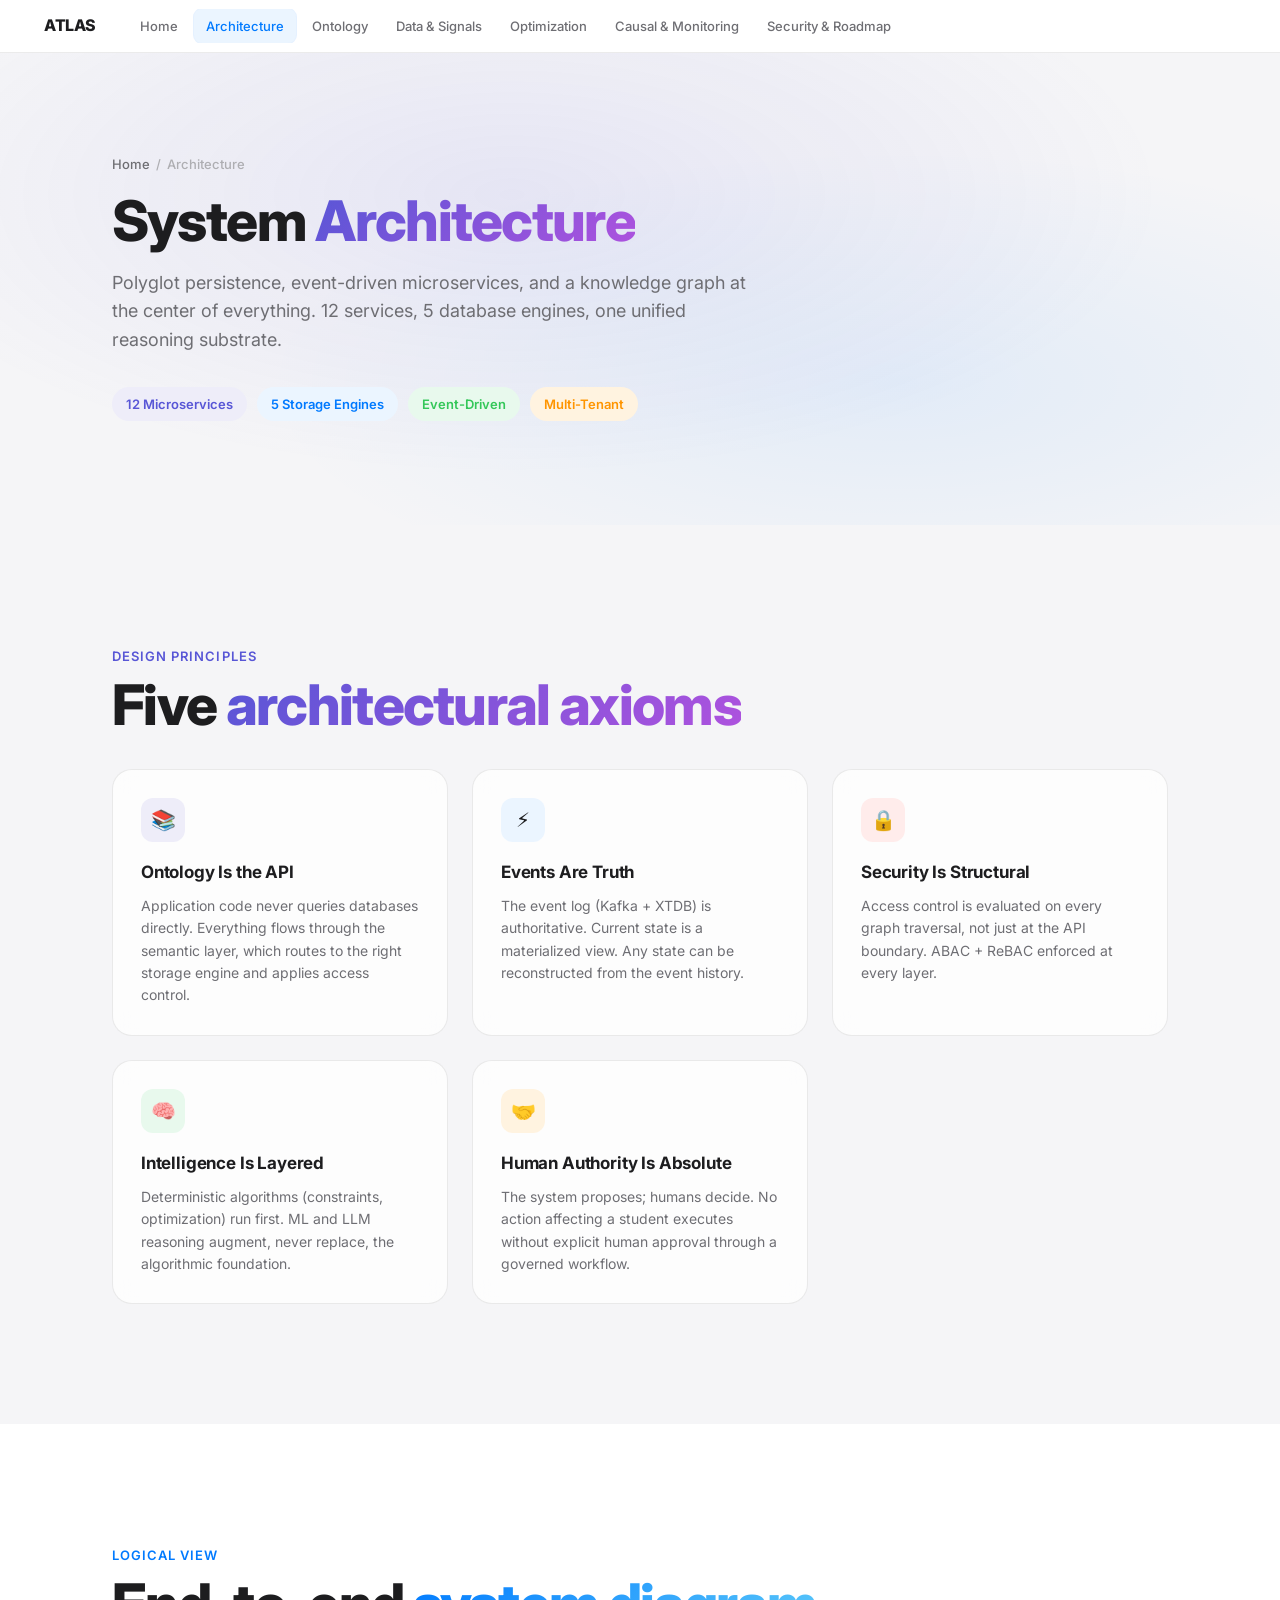
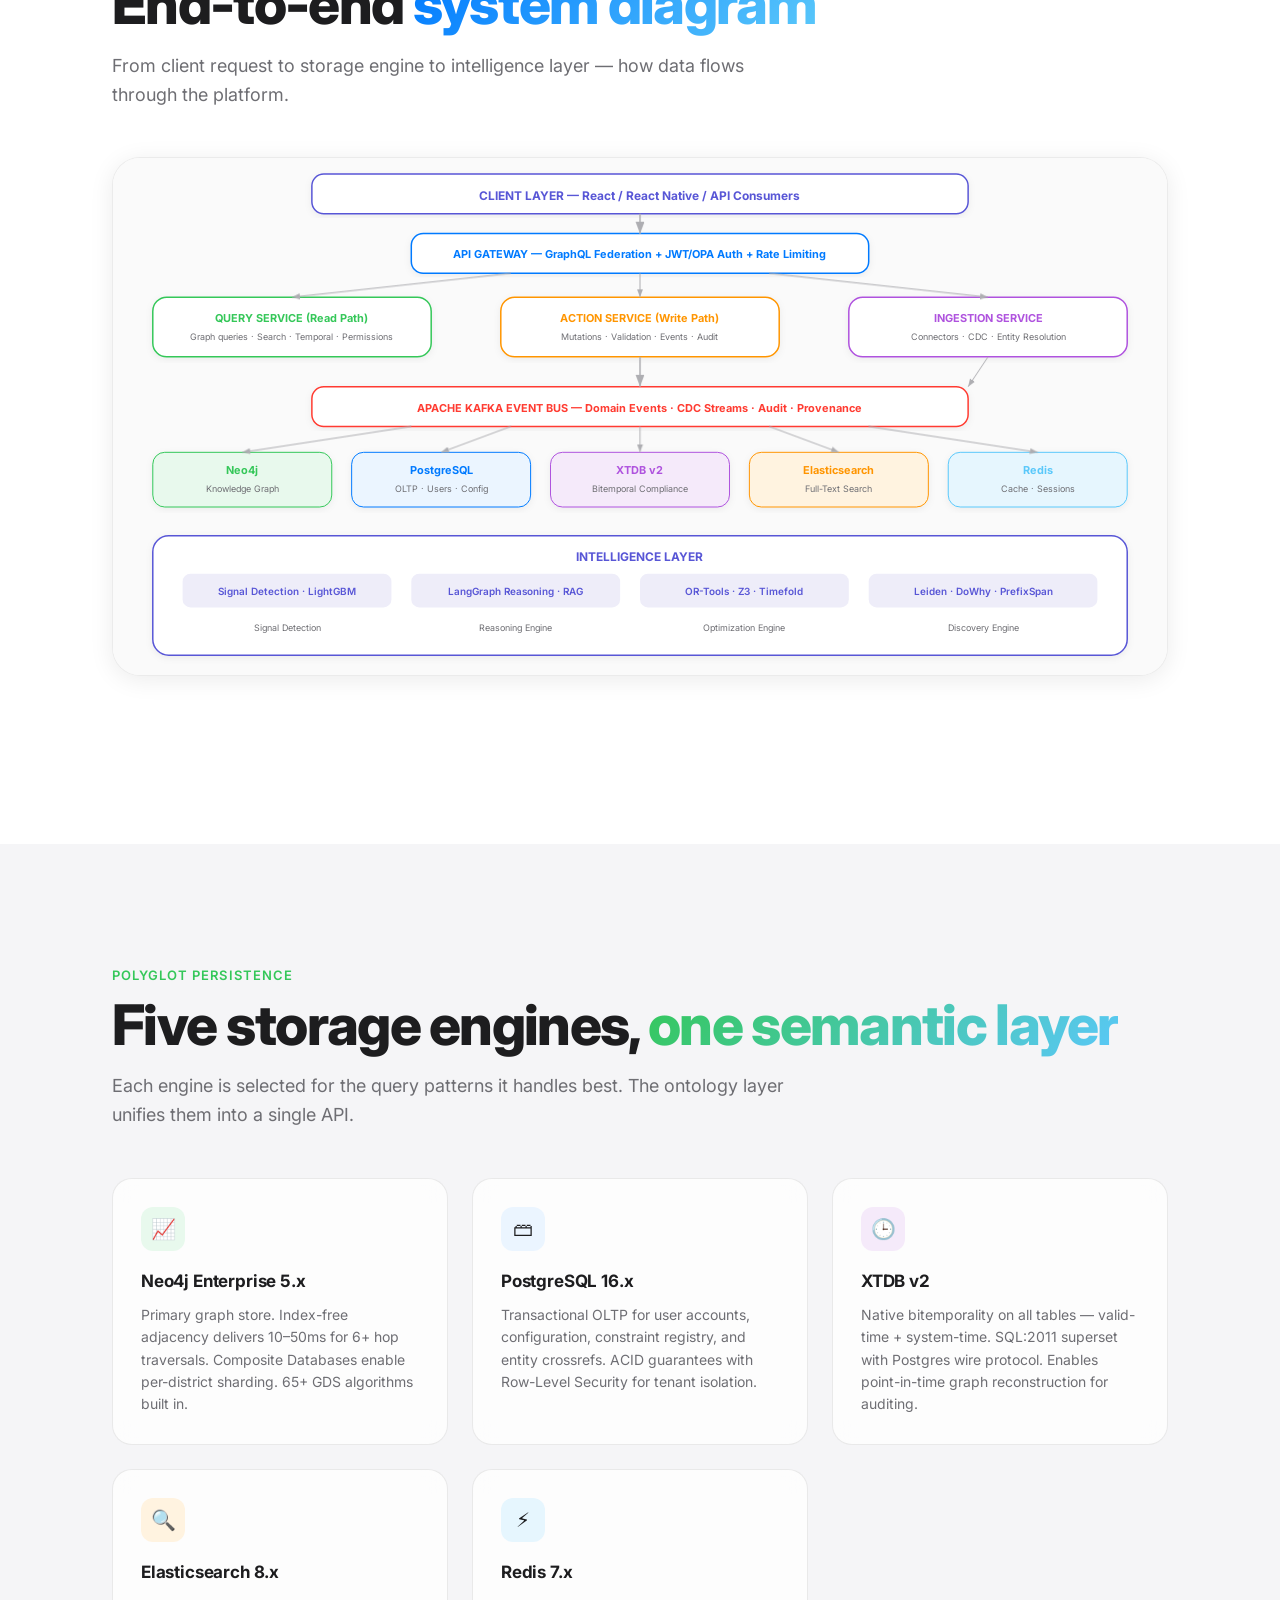
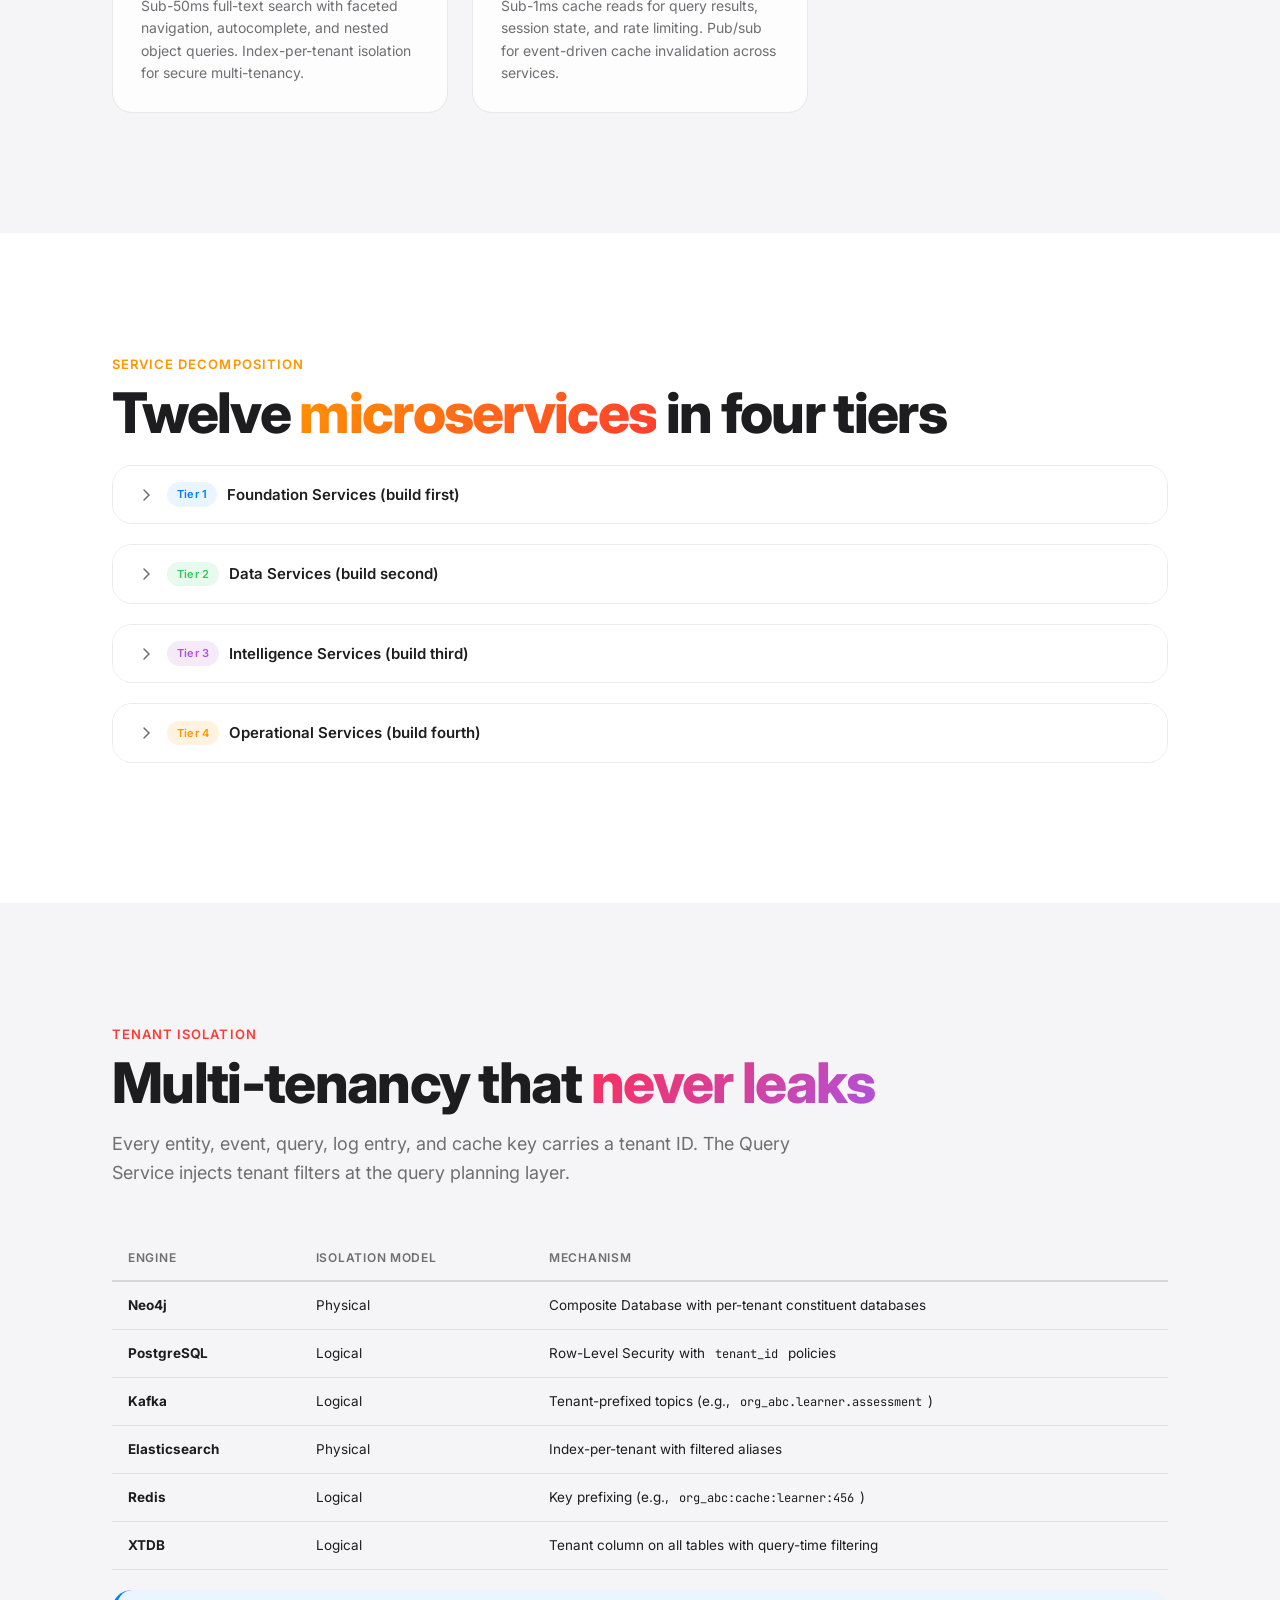
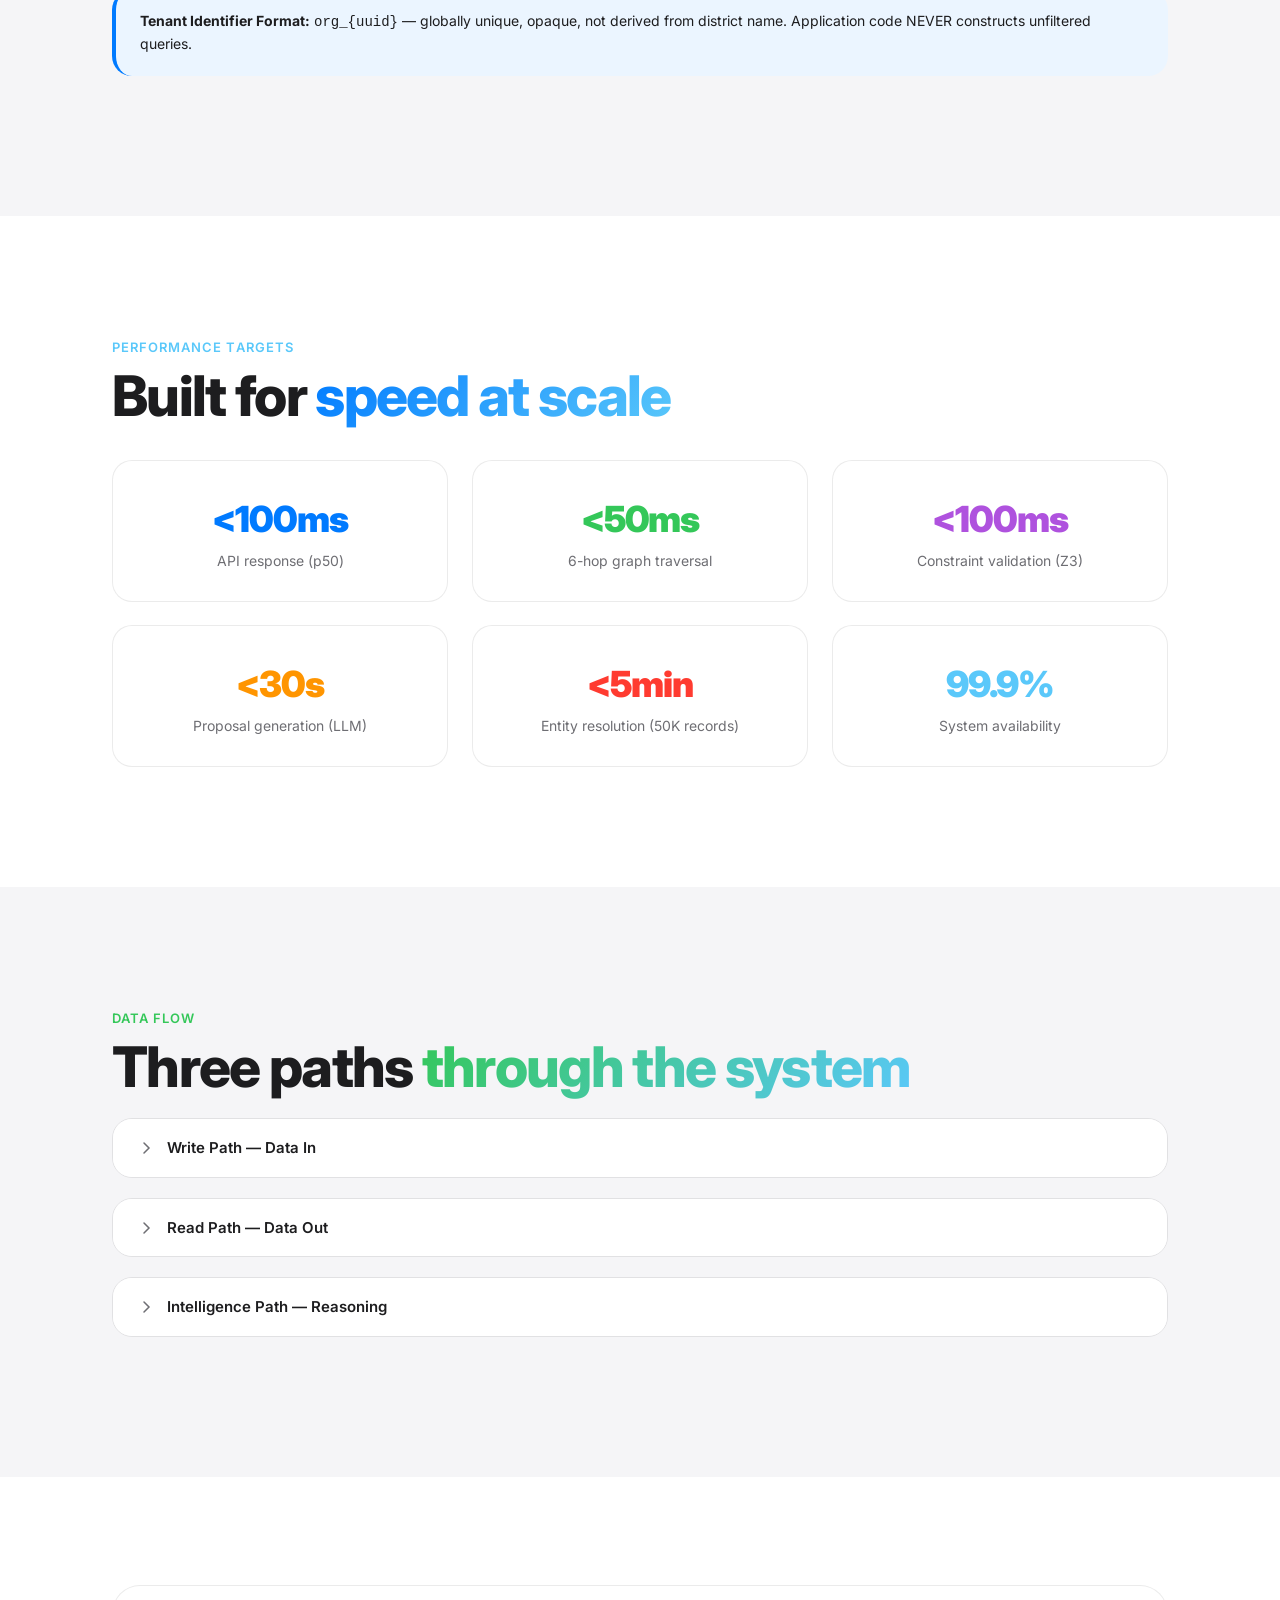
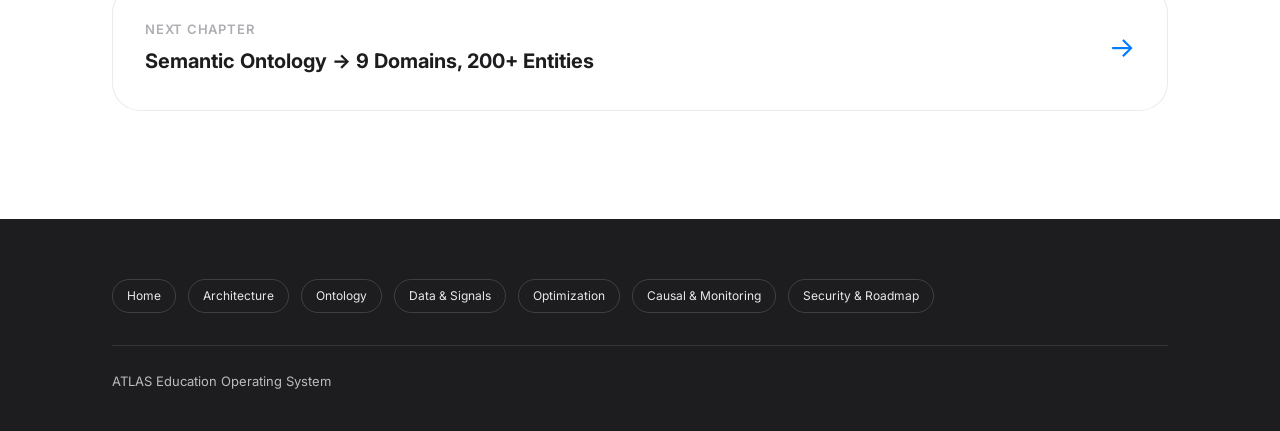
==== architecture.html @ ad6c28cb "Add all 6 ATLAS sub-pages: architecture, ontology, data pipeline, optimization, causal analysis, and" ====
<!DOCTYPE html>
<html lang="en">
<head>
<meta charset="UTF-8">
<meta name="viewport" content="width=device-width, initial-scale=1.0">
<title>System Architecture — ATLAS</title>
<link rel="stylesheet" href="atlas-design-system.css">
</head>
<body>
<div id="progress" style="width:0%"></div>

<!-- ═══════════════════════════════════ NAVIGATION ═══════════════════════════════════ -->
<nav>
<div class="nav-inner">
  <a href="index.html" class="nav-logo">ATLAS</a>
  <div class="nav-links">
    <a href="index.html">Home</a>
    <a href="architecture.html" class="active">Architecture</a>
    <a href="ontology.html">Ontology</a>
    <a href="data-intelligence.html">Data &amp; Signals</a>
    <a href="optimization.html">Optimization</a>
    <a href="causal-monitoring.html">Causal &amp; Monitoring</a>
    <a href="security-roadmap.html">Security &amp; Roadmap</a>
  </div>
  <button class="nav-hamburger" onclick="document.querySelector('.nav-links').classList.toggle('open')" aria-label="Menu">&#9776;</button>
</div>
</nav>

<!-- ═══════════════════════════════════ PAGE HERO ═══════════════════════════════════ -->
<section class="page-hero" style="background:var(--bg2)">
<div class="page-bg" style="background:radial-gradient(ellipse at 40% 30%, rgba(88,86,214,.1) 0%, transparent 60%),radial-gradient(ellipse at 70% 70%, rgba(0,122,255,.08) 0%, transparent 50%);"></div>
<div class="con">
  <div class="breadcrumb reveal"><a href="index.html">Home</a> <span class="sep">/</span> Architecture</div>
  <h1 class="page-title reveal">System <span class="grad-purple">Architecture</span></h1>
  <p class="page-sub reveal">Polyglot persistence, event-driven microservices, and a knowledge graph at the center of everything. 12 services, 5 database engines, one unified reasoning substrate.</p>
  <div class="pills reveal">
    <span class="mp" style="background:var(--indigo-bg);color:var(--indigo)">12 Microservices</span>
    <span class="mp" style="background:var(--blue-bg);color:var(--blue)">5 Storage Engines</span>
    <span class="mp" style="background:var(--green-bg);color:var(--green)">Event-Driven</span>
    <span class="mp" style="background:var(--orange-bg);color:var(--orange)">Multi-Tenant</span>
  </div>
</div>
</section>

<!-- ═══════════════════════════════════ PHILOSOPHY ═══════════════════════════════════ -->
<section>
<div class="con">
  <p class="sec-label reveal" style="color:var(--indigo)">Design Principles</p>
  <h2 class="sec-title reveal">Five <span class="grad-purple">architectural axioms</span></h2>
  <div class="g3 reveal" style="margin-top:32px">
    <div class="card">
      <div class="card-icon" style="background:var(--indigo-bg)">&#128218;</div>
      <h3>Ontology Is the API</h3>
      <p>Application code never queries databases directly. Everything flows through the semantic layer, which routes to the right storage engine and applies access control.</p>
    </div>
    <div class="card">
      <div class="card-icon" style="background:var(--blue-bg)">&#9889;</div>
      <h3>Events Are Truth</h3>
      <p>The event log (Kafka + XTDB) is authoritative. Current state is a materialized view. Any state can be reconstructed from the event history.</p>
    </div>
    <div class="card">
      <div class="card-icon" style="background:var(--red-bg)">&#128274;</div>
      <h3>Security Is Structural</h3>
      <p>Access control is evaluated on every graph traversal, not just at the API boundary. ABAC + ReBAC enforced at every layer.</p>
    </div>
    <div class="card">
      <div class="card-icon" style="background:var(--green-bg)">&#129504;</div>
      <h3>Intelligence Is Layered</h3>
      <p>Deterministic algorithms (constraints, optimization) run first. ML and LLM reasoning augment, never replace, the algorithmic foundation.</p>
    </div>
    <div class="card">
      <div class="card-icon" style="background:var(--orange-bg)">&#129309;</div>
      <h3>Human Authority Is Absolute</h3>
      <p>The system proposes; humans decide. No action affecting a student executes without explicit human approval through a governed workflow.</p>
    </div>
  </div>
</div>
</section>

<!-- ═══════════════════════════════════ LOGICAL ARCHITECTURE ═══════════════════════════════════ -->
<section>
<div class="con">
  <p class="sec-label reveal" style="color:var(--blue)">Logical View</p>
  <h2 class="sec-title reveal">End-to-end <span class="grad-blue">system diagram</span></h2>
  <p class="sec-sub reveal">From client request to storage engine to intelligence layer &mdash; how data flows through the platform.</p>

  <div class="dia dia-lg reveal">
    <svg viewBox="0 0 1060 520" xmlns="http://www.w3.org/2000/svg">
      <defs>
        <filter id="ds"><feDropShadow dx="0" dy="2" stdDeviation="4" flood-opacity=".06"/></filter>
        <marker id="arr" markerWidth="8" markerHeight="6" refX="8" refY="3" orient="auto">
          <path d="M0,0 L8,3 L0,6" fill="#AEAEB2"/>
        </marker>
      </defs>
      <rect width="1060" height="520" rx="20" fill="#FAFAFA"/>

      <!-- Client Layer -->
      <g class="svg-fade-in stagger-1" filter="url(#ds)">
        <rect x="200" y="16" width="660" height="40" rx="12" fill="#FFF" stroke="#5856D6" stroke-width="1.5"/>
        <text x="530" y="42" text-anchor="middle" font-family="Inter" font-size="12" font-weight="700" fill="#5856D6">CLIENT LAYER &mdash; React / React Native / API Consumers</text>
      </g>

      <!-- API Gateway -->
      <g class="svg-fade-in stagger-2" filter="url(#ds)">
        <rect x="300" y="76" width="460" height="40" rx="12" fill="#FFF" stroke="#007AFF" stroke-width="1.5"/>
        <text x="530" y="101" text-anchor="middle" font-family="Inter" font-size="11" font-weight="700" fill="#007AFF">API GATEWAY &mdash; GraphQL Federation + JWT/OPA Auth + Rate Limiting</text>
      </g>
      <line x1="530" y1="56" x2="530" y2="76" stroke="#AEAEB2" stroke-width="1.5" marker-end="url(#arr)"/>

      <!-- Three core services -->
      <g class="svg-fade-in stagger-3" filter="url(#ds)">
        <rect x="40" y="140" width="280" height="60" rx="14" fill="#FFF" stroke="#34C759" stroke-width="1.5"/>
        <text x="180" y="165" text-anchor="middle" font-family="Inter" font-size="11" font-weight="700" fill="#34C759">QUERY SERVICE (Read Path)</text>
        <text x="180" y="183" text-anchor="middle" font-family="Inter" font-size="9" fill="#6E6E73">Graph queries &middot; Search &middot; Temporal &middot; Permissions</text>
      </g>
      <g class="svg-fade-in stagger-3" filter="url(#ds)">
        <rect x="390" y="140" width="280" height="60" rx="14" fill="#FFF" stroke="#FF9500" stroke-width="1.5"/>
        <text x="530" y="165" text-anchor="middle" font-family="Inter" font-size="11" font-weight="700" fill="#FF9500">ACTION SERVICE (Write Path)</text>
        <text x="530" y="183" text-anchor="middle" font-family="Inter" font-size="9" fill="#6E6E73">Mutations &middot; Validation &middot; Events &middot; Audit</text>
      </g>
      <g class="svg-fade-in stagger-3" filter="url(#ds)">
        <rect x="740" y="140" width="280" height="60" rx="14" fill="#FFF" stroke="#AF52DE" stroke-width="1.5"/>
        <text x="880" y="165" text-anchor="middle" font-family="Inter" font-size="11" font-weight="700" fill="#AF52DE">INGESTION SERVICE</text>
        <text x="880" y="183" text-anchor="middle" font-family="Inter" font-size="9" fill="#6E6E73">Connectors &middot; CDC &middot; Entity Resolution</text>
      </g>
      <line x1="400" y1="116" x2="180" y2="140" stroke="#AEAEB2" stroke-width="1" marker-end="url(#arr)"/>
      <line x1="530" y1="116" x2="530" y2="140" stroke="#AEAEB2" stroke-width="1" marker-end="url(#arr)"/>
      <line x1="660" y1="116" x2="880" y2="140" stroke="#AEAEB2" stroke-width="1" marker-end="url(#arr)"/>

      <!-- Kafka Event Bus -->
      <g class="svg-fade-in stagger-4" filter="url(#ds)">
        <rect x="200" y="230" width="660" height="40" rx="12" fill="#FFF" stroke="#FF3B30" stroke-width="1.5"/>
        <text x="530" y="255" text-anchor="middle" font-family="Inter" font-size="11" font-weight="700" fill="#FF3B30">APACHE KAFKA EVENT BUS &mdash; Domain Events &middot; CDC Streams &middot; Audit &middot; Provenance</text>
      </g>
      <line x1="530" y1="200" x2="530" y2="230" stroke="#AEAEB2" stroke-width="1.5" marker-end="url(#arr)"/>
      <line x1="880" y1="200" x2="860" y2="230" stroke="#AEAEB2" stroke-width="1" marker-end="url(#arr)"/>

      <!-- Storage engines -->
      <g class="svg-fade-in stagger-5" filter="url(#ds)">
        <rect x="40" y="296" width="180" height="55" rx="12" fill="#E8F9ED" stroke="#34C759" stroke-width="1"/>
        <text x="130" y="318" text-anchor="middle" font-family="Inter" font-size="11" font-weight="700" fill="#34C759">Neo4j</text>
        <text x="130" y="336" text-anchor="middle" font-family="Inter" font-size="9" fill="#6E6E73">Knowledge Graph</text>
      </g>
      <g class="svg-fade-in stagger-5" filter="url(#ds)">
        <rect x="240" y="296" width="180" height="55" rx="12" fill="#EBF5FF" stroke="#007AFF" stroke-width="1"/>
        <text x="330" y="318" text-anchor="middle" font-family="Inter" font-size="11" font-weight="700" fill="#007AFF">PostgreSQL</text>
        <text x="330" y="336" text-anchor="middle" font-family="Inter" font-size="9" fill="#6E6E73">OLTP &middot; Users &middot; Config</text>
      </g>
      <g class="svg-fade-in stagger-6" filter="url(#ds)">
        <rect x="440" y="296" width="180" height="55" rx="12" fill="#F5EAFA" stroke="#AF52DE" stroke-width="1"/>
        <text x="530" y="318" text-anchor="middle" font-family="Inter" font-size="11" font-weight="700" fill="#AF52DE">XTDB v2</text>
        <text x="530" y="336" text-anchor="middle" font-family="Inter" font-size="9" fill="#6E6E73">Bitemporal Compliance</text>
      </g>
      <g class="svg-fade-in stagger-6" filter="url(#ds)">
        <rect x="640" y="296" width="180" height="55" rx="12" fill="#FFF3E0" stroke="#FF9500" stroke-width="1"/>
        <text x="730" y="318" text-anchor="middle" font-family="Inter" font-size="11" font-weight="700" fill="#FF9500">Elasticsearch</text>
        <text x="730" y="336" text-anchor="middle" font-family="Inter" font-size="9" fill="#6E6E73">Full-Text Search</text>
      </g>
      <g class="svg-fade-in stagger-7" filter="url(#ds)">
        <rect x="840" y="296" width="180" height="55" rx="12" fill="#E6F6FE" stroke="#5AC8FA" stroke-width="1"/>
        <text x="930" y="318" text-anchor="middle" font-family="Inter" font-size="11" font-weight="700" fill="#5AC8FA">Redis</text>
        <text x="930" y="336" text-anchor="middle" font-family="Inter" font-size="9" fill="#6E6E73">Cache &middot; Sessions</text>
      </g>

      <!-- Lines from Kafka to storage -->
      <line x1="300" y1="270" x2="130" y2="296" stroke="#AEAEB2" stroke-width="1" marker-end="url(#arr)"/>
      <line x1="400" y1="270" x2="330" y2="296" stroke="#AEAEB2" stroke-width="1" marker-end="url(#arr)"/>
      <line x1="530" y1="270" x2="530" y2="296" stroke="#AEAEB2" stroke-width="1" marker-end="url(#arr)"/>
      <line x1="660" y1="270" x2="730" y2="296" stroke="#AEAEB2" stroke-width="1" marker-end="url(#arr)"/>
      <line x1="760" y1="270" x2="930" y2="296" stroke="#AEAEB2" stroke-width="1" marker-end="url(#arr)"/>

      <!-- Intelligence Layer -->
      <g class="svg-fade-in stagger-8" filter="url(#ds)">
        <rect x="40" y="380" width="980" height="120" rx="16" fill="#FFF" stroke="#5856D6" stroke-width="1.5"/>
        <text x="530" y="405" text-anchor="middle" font-family="Inter" font-size="12" font-weight="700" fill="#5856D6">INTELLIGENCE LAYER</text>
        <rect x="70" y="418" width="210" height="34" rx="8" fill="#EEEDF9"/>
        <text x="175" y="440" text-anchor="middle" font-family="Inter" font-size="10" font-weight="600" fill="#5856D6">Signal Detection &middot; LightGBM</text>
        <rect x="300" y="418" width="210" height="34" rx="8" fill="#EEEDF9"/>
        <text x="405" y="440" text-anchor="middle" font-family="Inter" font-size="10" font-weight="600" fill="#5856D6">LangGraph Reasoning &middot; RAG</text>
        <rect x="530" y="418" width="210" height="34" rx="8" fill="#EEEDF9"/>
        <text x="635" y="440" text-anchor="middle" font-family="Inter" font-size="10" font-weight="600" fill="#5856D6">OR-Tools &middot; Z3 &middot; Timefold</text>
        <rect x="760" y="418" width="230" height="34" rx="8" fill="#EEEDF9"/>
        <text x="875" y="440" text-anchor="middle" font-family="Inter" font-size="10" font-weight="600" fill="#5856D6">Leiden &middot; DoWhy &middot; PrefixSpan</text>
        <text x="175" y="476" text-anchor="middle" font-family="Inter" font-size="9" fill="#6E6E73">Signal Detection</text>
        <text x="405" y="476" text-anchor="middle" font-family="Inter" font-size="9" fill="#6E6E73">Reasoning Engine</text>
        <text x="635" y="476" text-anchor="middle" font-family="Inter" font-size="9" fill="#6E6E73">Optimization Engine</text>
        <text x="875" y="476" text-anchor="middle" font-family="Inter" font-size="9" fill="#6E6E73">Discovery Engine</text>
      </g>
    </svg>
  </div>
</div>
</section>

<!-- ═══════════════════════════════════ STORAGE ENGINES ═══════════════════════════════════ -->
<section>
<div class="con">
  <p class="sec-label reveal" style="color:var(--green)">Polyglot Persistence</p>
  <h2 class="sec-title reveal">Five storage engines, <span class="grad-green">one semantic layer</span></h2>
  <p class="sec-sub reveal">Each engine is selected for the query patterns it handles best. The ontology layer unifies them into a single API.</p>

  <div class="g3 reveal" style="margin-top:32px">
    <div class="card">
      <div class="card-icon" style="background:var(--green-bg)">&#128200;</div>
      <h3>Neo4j Enterprise 5.x</h3>
      <p>Primary graph store. Index-free adjacency delivers 10&ndash;50ms for 6+ hop traversals. Composite Databases enable per-district sharding. 65+ GDS algorithms built in.</p>
    </div>
    <div class="card">
      <div class="card-icon" style="background:var(--blue-bg)">&#128451;</div>
      <h3>PostgreSQL 16.x</h3>
      <p>Transactional OLTP for user accounts, configuration, constraint registry, and entity crossrefs. ACID guarantees with Row-Level Security for tenant isolation.</p>
    </div>
    <div class="card">
      <div class="card-icon" style="background:var(--purple-bg)">&#128338;</div>
      <h3>XTDB v2</h3>
      <p>Native bitemporality on all tables &mdash; valid-time + system-time. SQL:2011 superset with Postgres wire protocol. Enables point-in-time graph reconstruction for auditing.</p>
    </div>
    <div class="card">
      <div class="card-icon" style="background:var(--orange-bg)">&#128269;</div>
      <h3>Elasticsearch 8.x</h3>
      <p>Sub-50ms full-text search with faceted navigation, autocomplete, and nested object queries. Index-per-tenant isolation for secure multi-tenancy.</p>
    </div>
    <div class="card">
      <div class="card-icon" style="background:var(--teal-bg)">&#9889;</div>
      <h3>Redis 7.x</h3>
      <p>Sub-1ms cache reads for query results, session state, and rate limiting. Pub/sub for event-driven cache invalidation across services.</p>
    </div>
  </div>
</div>
</section>

<!-- ═══════════════════════════════════ MICROSERVICES ═══════════════════════════════════ -->
<section>
<div class="con">
  <p class="sec-label reveal" style="color:var(--orange)">Service Decomposition</p>
  <h2 class="sec-title reveal">Twelve <span class="grad-orange">microservices</span> in four tiers</h2>

  <details class="deep reveal">
    <summary><span class="tag" style="background:var(--blue-bg);color:var(--blue)">Tier 1</span> Foundation Services (build first)</summary>
    <div class="deep-body">
      <h4>1. Ontology Metadata Service</h4>
      <p>Schema registry, entity type definitions, version control. Powers schema evolution without downtime. PostgreSQL + Redis.</p>
      <h4>2. Auth &amp; Security Service</h4>
      <p>Authentication (Keycloak/Auth0), authorization (OPA Rego policies), tenant management. Evaluates ABAC + ReBAC on every request. PostgreSQL.</p>
      <h4>3. Object Storage Service</h4>
      <p>CRUD operations on ontology objects, graph writes, relationship management. The primary interface to Neo4j for all application code.</p>
    </div>
  </details>

  <details class="deep reveal">
    <summary><span class="tag" style="background:var(--green-bg);color:var(--green)">Tier 2</span> Data Services (build second)</summary>
    <div class="deep-body">
      <h4>4. Ingestion Service</h4>
      <p>Source system connectors (Clever, PowerSchool, SEIS, MAP, Star), CDC consumers via Debezium, batch ETL, raw data landing zone in S3.</p>
      <h4>5. Entity Resolution Service</h4>
      <p>Splink probabilistic matching pipeline, golden record construction, crossref management. Resolves &ldquo;Johnathan Smith&rdquo; across 5 systems. Python + DuckDB.</p>
      <h4>6. Search Service</h4>
      <p>Full-text indexing, faceted filtering, autocomplete. Elasticsearch with index-per-tenant isolation.</p>
    </div>
  </details>

  <details class="deep reveal">
    <summary><span class="tag" style="background:var(--purple-bg);color:var(--purple)">Tier 3</span> Intelligence Services (build third)</summary>
    <div class="deep-body">
      <h4>7. Signal Detection Service</h4>
      <p>Feature engineering (48+ features per learner), threshold/trend/anomaly/convergent detection, LightGBM risk scoring. Python.</p>
      <h4>8. Reasoning Service</h4>
      <p>LLM agent orchestration via LangGraph, Think-on-Graph traversal, Graph-RAG, Graph-Constrained Reasoning, explanation generation. Python + Claude/GPT.</p>
      <h4>9. Constraint &amp; Optimization Service</h4>
      <p>Z3 real-time validation (&lt;100ms), OR-Tools scheduling, Timefold assignment, Drools rule engine. Python + Java.</p>
    </div>
  </details>

  <details class="deep reveal">
    <summary><span class="tag" style="background:var(--orange-bg);color:var(--orange)">Tier 4</span> Operational Services (build fourth)</summary>
    <div class="deep-body">
      <h4>10. Case &amp; Workflow Service</h4>
      <p>Case state machine (12 states), task management, Playbook execution engine. The operational backbone for managing student support cases.</p>
      <h4>11. Monitoring &amp; Adaptation Service</h4>
      <p>Bayesian growth projections, CUSUM divergence detection, adaptation triggers, Impact Ledger. The closed-loop intelligence layer.</p>
      <h4>12. Discovery Service</h4>
      <p>Leiden community detection, GraMi subgraph mining, PrefixSpan temporal patterns, causal analysis (DoWhy + EconML). Python + Neo4j GDS.</p>
    </div>
  </details>
</div>
</section>

<!-- ═══════════════════════════════════ MULTI-TENANCY ═══════════════════════════════════ -->
<section>
<div class="con">
  <p class="sec-label reveal" style="color:var(--red)">Tenant Isolation</p>
  <h2 class="sec-title reveal">Multi-tenancy that <span class="grad-pink">never leaks</span></h2>
  <p class="sec-sub reveal">Every entity, event, query, log entry, and cache key carries a tenant ID. The Query Service injects tenant filters at the query planning layer.</p>

  <table class="tbl reveal">
    <thead>
      <tr><th>Engine</th><th>Isolation Model</th><th>Mechanism</th></tr>
    </thead>
    <tbody>
      <tr><td><strong>Neo4j</strong></td><td>Physical</td><td>Composite Database with per-tenant constituent databases</td></tr>
      <tr><td><strong>PostgreSQL</strong></td><td>Logical</td><td>Row-Level Security with <code>tenant_id</code> policies</td></tr>
      <tr><td><strong>Kafka</strong></td><td>Logical</td><td>Tenant-prefixed topics (e.g., <code>org_abc.learner.assessment</code>)</td></tr>
      <tr><td><strong>Elasticsearch</strong></td><td>Physical</td><td>Index-per-tenant with filtered aliases</td></tr>
      <tr><td><strong>Redis</strong></td><td>Logical</td><td>Key prefixing (e.g., <code>org_abc:cache:learner:456</code>)</td></tr>
      <tr><td><strong>XTDB</strong></td><td>Logical</td><td>Tenant column on all tables with query-time filtering</td></tr>
    </tbody>
  </table>

  <div class="co co-blue reveal">
    <strong>Tenant Identifier Format:</strong> <code>org_{uuid}</code> &mdash; globally unique, opaque, not derived from district name. Application code NEVER constructs unfiltered queries.
  </div>
</div>
</section>

<!-- ═══════════════════════════════════ PERFORMANCE ═══════════════════════════════════ -->
<section>
<div class="con">
  <p class="sec-label reveal" style="color:var(--teal)">Performance Targets</p>
  <h2 class="sec-title reveal">Built for <span class="grad-blue">speed at scale</span></h2>

  <div class="g3 reveal" style="margin-top:32px">
    <div class="card" style="text-align:center">
      <div style="font-size:36px;font-weight:900;color:var(--blue);letter-spacing:-.03em">&lt;100ms</div>
      <p>API response (p50)</p>
    </div>
    <div class="card" style="text-align:center">
      <div style="font-size:36px;font-weight:900;color:var(--green);letter-spacing:-.03em">&lt;50ms</div>
      <p>6-hop graph traversal</p>
    </div>
    <div class="card" style="text-align:center">
      <div style="font-size:36px;font-weight:900;color:var(--purple);letter-spacing:-.03em">&lt;100ms</div>
      <p>Constraint validation (Z3)</p>
    </div>
    <div class="card" style="text-align:center">
      <div style="font-size:36px;font-weight:900;color:var(--orange);letter-spacing:-.03em">&lt;30s</div>
      <p>Proposal generation (LLM)</p>
    </div>
    <div class="card" style="text-align:center">
      <div style="font-size:36px;font-weight:900;color:var(--red);letter-spacing:-.03em">&lt;5min</div>
      <p>Entity resolution (50K records)</p>
    </div>
    <div class="card" style="text-align:center">
      <div style="font-size:36px;font-weight:900;color:var(--teal);letter-spacing:-.03em">99.9%</div>
      <p>System availability</p>
    </div>
  </div>
</div>
</section>

<!-- ═══════════════════════════════════ DATA FLOW ═══════════════════════════════════ -->
<section>
<div class="con">
  <p class="sec-label reveal" style="color:var(--green)">Data Flow</p>
  <h2 class="sec-title reveal">Three paths <span class="grad-green">through the system</span></h2>

  <details class="deep reveal">
    <summary>Write Path &mdash; Data In</summary>
    <div class="deep-body">
      <p>Source System &rarr; Connector &rarr; Raw Landing (S3) &rarr; Processing Pipeline (Kafka Streams) &rarr; Parse &amp; Validate &rarr; Normalize &rarr; Enrich &rarr; Entity Resolution &rarr; Graph Write</p>
      <p>Every write produces: a <strong>domain event</strong> on Kafka, a <strong>bitemporal record</strong> in XTDB, an <strong>audit log entry</strong>, and a <strong>search index update</strong> in Elasticsearch.</p>
    </div>
  </details>

  <details class="deep reveal">
    <summary>Read Path &mdash; Data Out</summary>
    <div class="deep-body">
      <p>Client Request &rarr; API Gateway &rarr; Auth Check (OPA) &rarr; Query Service &rarr; Route to appropriate store (Neo4j for graph traversal, Elasticsearch for search, XTDB for temporal, Redis for cache) &rarr; Apply field-level access control &rarr; Return.</p>
    </div>
  </details>

  <details class="deep reveal">
    <summary>Intelligence Path &mdash; Reasoning</summary>
    <div class="deep-body">
      <p>Signal Detected &rarr; Case created &rarr; LangGraph agent invoked &rarr; Agent queries ontology via governed tools &rarr; Think-on-Graph traversal &rarr; Constraint evaluation (Z3) &rarr; Resource matching &rarr; Proposal generation &rarr; Human review (LangGraph interrupt) &rarr; Action plan &rarr; Monitoring setup &rarr; CUSUM tracking.</p>
    </div>
  </details>
</div>
</section>

<!-- ═══════════════════════════════════ NEXT ═══════════════════════════════════ -->
<section style="padding:60px 0">
<div class="con">
  <a href="ontology.html" class="next-topic reveal">
    <div>
      <div class="next-label">Next Chapter</div>
      <div class="next-title">Semantic Ontology &rarr; 9 Domains, 200+ Entities</div>
    </div>
    <span class="next-arrow">&rarr;</span>
  </a>
</div>
</section>

<!-- ═══════════════════════════════════ FOOTER ═══════════════════════════════════ -->
<footer>
<div class="con">
  <div class="footer-grid">
    <a href="index.html" class="footer-pill">Home</a>
    <a href="architecture.html" class="footer-pill">Architecture</a>
    <a href="ontology.html" class="footer-pill">Ontology</a>
    <a href="data-intelligence.html" class="footer-pill">Data &amp; Signals</a>
    <a href="optimization.html" class="footer-pill">Optimization</a>
    <a href="causal-monitoring.html" class="footer-pill">Causal &amp; Monitoring</a>
    <a href="security-roadmap.html" class="footer-pill">Security &amp; Roadmap</a>
  </div>
  <div class="footer-bottom">ATLAS Education Operating System</div>
</div>
</footer>

<button id="top-btn" onclick="window.scrollTo({top:0,behavior:'smooth'})" aria-label="Back to top">&uarr;</button>

<script>
const obs=new IntersectionObserver(e=>{e.forEach(el=>{if(el.isIntersecting){el.target.classList.add('visible');obs.unobserve(el.target)}})},{threshold:.08,rootMargin:'0px 0px -60px 0px'});
document.querySelectorAll('.reveal').forEach(el=>obs.observe(el));
let t=false;window.addEventListener('scroll',()=>{if(!t){requestAnimationFrame(()=>{const h=document.documentElement.scrollHeight-window.innerHeight;if(h>0)document.getElementById('progress').style.width=(window.scrollY/h*100)+'%';t=false});t=true}});
const topBtn=document.getElementById('top-btn');let tt=false;window.addEventListener('scroll',()=>{if(!tt){requestAnimationFrame(()=>{topBtn.classList.toggle('show',window.scrollY>600);tt=false});tt=true}});
document.querySelectorAll('details.deep').forEach(d=>{d.addEventListener('toggle',()=>{if(d.open)setTimeout(()=>d.scrollIntoView({behavior:'smooth',block:'nearest'}),120)})});
</script>
</body>
</html>
---- atlas-design-system.css ----
/* ═══════════════════════════════════════════════════════════════
   ATLAS DESIGN SYSTEM v5 — Shared Multi-Page Light Mode
   Apple-inspired aesthetic  ·  Inter + JetBrains Mono
   ═══════════════════════════════════════════════════════════════ */

@import url('https://fonts.googleapis.com/css2?family=Inter:wght@300;400;500;600;700;800;900&family=JetBrains+Mono:wght@400;500;600&display=swap');

/* ── 1. Design Tokens ──────────────────────────────────── */
:root {
  /* Primary Palette */
  --blue:    #007AFF;  --blue2:   #409CFF;  --blue-bg:   #EBF5FF;
  --indigo:  #5856D6;  --indigo-bg: #EEEDF9;
  --purple:  #AF52DE;  --purple-bg: #F5EAFA;
  --red:     #FF3B30;  --red-bg:  #FFECEB;
  --orange:  #FF9500;  --orange-bg: #FFF3E0;
  --green:   #34C759;  --green-bg: #E8F9ED;
  --teal:    #5AC8FA;  --teal-bg: #E6F6FE;
  --pink:    #FF2D55;  --pink-bg: #FFE5EB;

  /* Surfaces */
  --bg:  #FFFFFF;  --bg2: #F5F5F7;  --bg3: #E8E8ED;
  --text: #1D1D1F;  --text2: #6E6E73;  --text3: #AEAEB2;
  --border:  rgba(0,0,0,.08);
  --border2: rgba(0,0,0,.12);

  /* Radius Scale */
  --r-s:  12px;  --r-m:  20px;  --r-l:  28px;  --r-xl: 36px;

  /* Shadow Scale */
  --shadow-s:  0 2px 8px rgba(0,0,0,.06);
  --shadow-m:  0 4px 24px rgba(0,0,0,.08);
  --shadow-l:  0 12px 48px rgba(0,0,0,.12);
  --shadow-xl: 0 24px 64px rgba(0,0,0,.16);

  /* Timing */
  --ease: cubic-bezier(.25,.46,.45,.94);
  --ease-out: cubic-bezier(.16,1,.3,1);
  --ease-spring: cubic-bezier(.34,1.56,.64,1);
}

/* ── 2. Reset & Base ───────────────────────────────────── */
*, *::before, *::after { margin: 0; padding: 0; box-sizing: border-box; }
html { scroll-behavior: smooth; scroll-padding-top: 80px; }
body {
  font-family: 'Inter', system-ui, -apple-system, sans-serif;
  color: var(--text); background: var(--bg);
  line-height: 1.7; -webkit-font-smoothing: antialiased;
  -moz-osx-font-smoothing: grayscale;
}
img, svg { display: block; max-width: 100%; }
a { color: var(--blue); text-decoration: none; }
a:hover { text-decoration: underline; }

/* ── 3. Progress Bar ───────────────────────────────────── */
#progress {
  position: fixed; top: 0; left: 0; height: 3px;
  background: linear-gradient(90deg, var(--blue), var(--purple), var(--blue));
  background-size: 200% 100%;
  animation: progressShimmer 3s ease-in-out infinite;
  z-index: 1001; transition: width .3s var(--ease);
  pointer-events: none;
}
@keyframes progressShimmer {
  0%   { background-position: 0% 0; }
  50%  { background-position: 100% 0; }
  100% { background-position: 0% 0; }
}

/* ── 4. Navigation ─────────────────────────────────────── */
nav {
  position: sticky; top: 0; z-index: 1000;
  background: rgba(255,255,255,.82);
  backdrop-filter: blur(20px); -webkit-backdrop-filter: blur(20px);
  border-bottom: 1px solid var(--border);
  padding: 0 32px;
}
nav .nav-inner {
  max-width: 1280px; margin: 0 auto;
  display: flex; align-items: center; height: 52px;
  gap: 4px; overflow-x: auto; scrollbar-width: none;
}
nav .nav-inner::-webkit-scrollbar { display: none; }
.nav-logo {
  font-weight: 800; font-size: 16px; color: var(--text);
  margin-right: 16px; letter-spacing: -.03em;
  text-decoration: none; flex-shrink: 0;
}
nav a {
  font-size: 13px; font-weight: 500; color: var(--text2);
  text-decoration: none; padding: 6px 12px; border-radius: 8px;
  white-space: nowrap; transition: all .25s var(--ease); flex-shrink: 0;
}
nav a:hover { color: var(--text); background: var(--bg2); text-decoration: none; }
nav a.active { color: var(--blue); background: var(--blue-bg); box-shadow: 0 0 0 1px rgba(0,122,255,.1); }

/* Hamburger (mobile) */
.nav-hamburger {
  display: none; background: none; border: none; cursor: pointer;
  width: 36px; height: 36px; border-radius: 8px;
  align-items: center; justify-content: center;
  color: var(--text); font-size: 20px; margin-left: auto;
}
.nav-hamburger:hover { background: var(--bg2); }
@media (max-width: 768px) {
  .nav-hamburger { display: flex; }
  nav .nav-links { display: none; }
  nav .nav-links.open {
    display: flex; flex-direction: column;
    position: absolute; top: 52px; left: 0; right: 0;
    background: rgba(255,255,255,.96); backdrop-filter: blur(20px);
    padding: 16px; border-bottom: 1px solid var(--border);
    gap: 4px; z-index: 999;
  }
}
@media (min-width: 769px) {
  nav .nav-links { display: flex; align-items: center; gap: 4px; overflow-x: auto; scrollbar-width: none; }
  nav .nav-links::-webkit-scrollbar { display: none; }
}

/* ── 5. Layout ─────────────────────────────────────────── */
.con { max-width: 1120px; margin: 0 auto; padding: 0 32px; }
.con-wide { max-width: 1280px; margin: 0 auto; padding: 0 32px; }
section { padding: 120px 0; }
section:nth-child(even of section) { background: var(--bg2); }
.sec-label {
  font-size: 13px; font-weight: 600; text-transform: uppercase;
  letter-spacing: .08em; margin-bottom: 8px;
}
.sec-title {
  font-size: clamp(36px, 5vw, 56px); font-weight: 800;
  letter-spacing: -.03em; line-height: 1.1; margin-bottom: 16px;
}
.sec-sub {
  font-size: 18px; color: var(--text2); max-width: 680px;
  line-height: 1.6; margin-bottom: 48px;
}
.text-center { text-align: center; }
.mx-auto { margin-left: auto; margin-right: auto; }

/* ── 6. Gradient Text ──────────────────────────────────── */
.grad-blue   { background: linear-gradient(135deg, var(--blue), var(--teal));   -webkit-background-clip: text; -webkit-text-fill-color: transparent; background-clip: text; }
.grad-purple { background: linear-gradient(135deg, var(--indigo), var(--purple));-webkit-background-clip: text; -webkit-text-fill-color: transparent; background-clip: text; }
.grad-green  { background: linear-gradient(135deg, var(--green), var(--teal));  -webkit-background-clip: text; -webkit-text-fill-color: transparent; background-clip: text; }
.grad-orange { background: linear-gradient(135deg, var(--orange), var(--red));  -webkit-background-clip: text; -webkit-text-fill-color: transparent; background-clip: text; }
.grad-pink   { background: linear-gradient(135deg, var(--pink), var(--purple)); -webkit-background-clip: text; -webkit-text-fill-color: transparent; background-clip: text; }

/* ── 7. Grid System ────────────────────────────────────── */
.g2 { display: grid; grid-template-columns: repeat(2, 1fr); gap: 24px; }
.g3 { display: grid; grid-template-columns: repeat(3, 1fr); gap: 24px; }
.g4 { display: grid; grid-template-columns: repeat(4, 1fr); gap: 20px; }
.g6 { display: grid; grid-template-columns: repeat(3, 1fr); gap: 24px; }
@media (max-width: 900px)  { .g2, .g3, .g4, .g6 { grid-template-columns: 1fr; } }
@media (min-width: 901px) and (max-width: 1100px) { .g3, .g6 { grid-template-columns: repeat(2, 1fr); } .g4 { grid-template-columns: repeat(2, 1fr); } }

/* ── 8. Cards ──────────────────────────────────────────── */
.card {
  background: rgba(255,255,255,.75); backdrop-filter: blur(12px);
  border: 1px solid var(--border); border-radius: var(--r-m);
  padding: 28px; transition: all .4s var(--ease-out);
  position: relative;
}
.card:hover { transform: translateY(-4px) scale(1.01); box-shadow: var(--shadow-l); border-color: var(--border2); }
.card-icon {
  width: 44px; height: 44px; border-radius: 12px;
  display: flex; align-items: center; justify-content: center;
  font-size: 20px; margin-bottom: 16px;
}
.card h3 { font-size: 17px; font-weight: 700; margin-bottom: 8px; letter-spacing: -.01em; }
.card p  { font-size: 14px; color: var(--text2); line-height: 1.6; }

/* ── Persona Cards (Homepage) ──────────────────────────── */
.persona-card {
  background: rgba(255,255,255,.85); backdrop-filter: blur(16px);
  border: 1px solid var(--border); border-radius: var(--r-l);
  padding: 36px; transition: all .4s var(--ease);
  position: relative; overflow: hidden;
}
.persona-card::before {
  content: ''; position: absolute; top: 0; left: 0; right: 0;
  height: 4px; opacity: 0; transition: opacity .3s;
}
.persona-card:hover { transform: translateY(-6px) scale(1.01); box-shadow: var(--shadow-xl); }
.persona-card:hover::before { opacity: 1; }
.persona-card .persona-emoji { font-size: 40px; margin-bottom: 16px; display: block; }
.persona-card h3 { font-size: 20px; font-weight: 800; margin-bottom: 8px; letter-spacing: -.02em; }
.persona-card p  { font-size: 15px; color: var(--text2); line-height: 1.6; }
.persona-card.blue::before  { background: linear-gradient(90deg, var(--blue), var(--teal)); }
.persona-card.indigo::before { background: linear-gradient(90deg, var(--indigo), var(--purple)); }
.persona-card.green::before { background: linear-gradient(90deg, var(--green), var(--teal)); }
.persona-card.orange::before { background: linear-gradient(90deg, var(--orange), var(--red)); }

/* ── Section Preview Cards (Homepage) ──────────────────── */
.preview-card {
  background: var(--bg); border: 1px solid var(--border);
  border-radius: var(--r-l); padding: 0; overflow: hidden;
  transition: all .4s var(--ease); display: flex; flex-direction: column;
  text-decoration: none; color: var(--text);
}
.preview-card:hover { transform: translateY(-6px) scale(1.01); box-shadow: var(--shadow-xl); text-decoration: none; border-color: var(--border2); }
.preview-card:hover .preview-visual svg { transform: scale(1.05); }
.preview-card .preview-visual svg { transition: transform .5s var(--ease-out); }
.preview-card .preview-visual {
  height: 200px; overflow: hidden; position: relative;
  display: flex; align-items: center; justify-content: center;
}
.preview-card .preview-visual svg { width: 90%; height: auto; max-height: 180px; }
.preview-card .preview-body { padding: 24px 28px 28px; flex: 1; display: flex; flex-direction: column; }
.preview-card .preview-label { font-size: 12px; font-weight: 600; text-transform: uppercase; letter-spacing: .06em; margin-bottom: 6px; }
.preview-card h3 { font-size: 19px; font-weight: 700; margin-bottom: 8px; letter-spacing: -.01em; }
.preview-card p  { font-size: 14px; color: var(--text2); line-height: 1.6; margin-bottom: 16px; flex: 1; }
.preview-card .cta { font-size: 14px; font-weight: 600; color: var(--blue); display: flex; align-items: center; gap: 6px; }
.preview-card .cta::after { content: '→'; transition: transform .2s; }
.preview-card:hover .cta::after { transform: translateX(4px); }

/* ── 9. Metric Pills ──────────────────────────────────── */
.mp {
  display: inline-flex; align-items: center; gap: 6px;
  padding: 6px 14px; border-radius: 100px;
  font-size: 13px; font-weight: 600;
}
.pills { display: flex; flex-wrap: wrap; gap: 10px; margin: 24px 0; }

/* ── 10. Diagram Container ─────────────────────────────── */
.dia {
  border-radius: var(--r-l); overflow: hidden; margin: 32px 0;
  box-shadow: var(--shadow-s); border: 1px solid var(--border);
  background: var(--bg); transition: box-shadow .4s var(--ease), border-color .4s;
}
.dia:hover { box-shadow: var(--shadow-m); border-color: var(--border2); }
.dia svg { display: block; width: 100%; height: auto; }
.dia-lg { margin: 48px 0; box-shadow: var(--shadow-m); }
.dia-lg:hover { box-shadow: var(--shadow-l); }

/* ── 11. Deep Dive (Details/Summary) ───────────────────── */
details.deep {
  margin: 20px 0; border: 1px solid var(--border);
  border-radius: var(--r-m); overflow: hidden; transition: all .3s;
}
details.deep[open] { box-shadow: var(--shadow-s); border-color: var(--border2); }
details.deep summary {
  padding: 16px 24px; font-size: 15px; font-weight: 600;
  cursor: pointer; display: flex; align-items: center; gap: 10px;
  background: var(--bg); transition: background .2s; list-style: none;
}
details.deep summary::-webkit-details-marker { display: none; }
details.deep summary::before {
  content: ''; width: 20px; height: 20px;
  background: url("data:image/svg+xml,%3Csvg viewBox='0 0 20 20' fill='%236E6E73' xmlns='http://www.w3.org/2000/svg'%3E%3Cpath d='M7 5l5 5-5 5' stroke='%236E6E73' stroke-width='1.5' fill='none' stroke-linecap='round'/%3E%3C/svg%3E") center/contain no-repeat;
  transition: transform .3s; flex-shrink: 0;
}
details.deep[open] summary::before { transform: rotate(90deg); }
details.deep summary:hover { background: var(--bg2); }
details.deep .deep-body {
  padding: 24px; background: var(--bg);
  border-top: 1px solid var(--border);
}
details.deep .deep-body p  { margin-bottom: 12px; font-size: 14px; color: var(--text2); line-height: 1.7; }
details.deep .deep-body h4 { font-size: 15px; font-weight: 700; margin: 20px 0 8px; color: var(--text); }
details.deep .deep-body h4:first-child { margin-top: 0; }

/* ── 12. Code Blocks ───────────────────────────────────── */
.code-block {
  background: var(--bg2); border: 1px solid var(--border);
  border-radius: var(--r-s); padding: 16px 20px; margin: 12px 0;
  overflow-x: auto; font-family: 'JetBrains Mono', monospace;
  font-size: 12.5px; line-height: 1.7; color: var(--text);
  white-space: pre-wrap;
}

/* ── 13. Tables ────────────────────────────────────────── */
.tbl { width: 100%; border-collapse: collapse; margin: 16px 0; font-size: 13.5px; }
.tbl th {
  text-align: left; padding: 12px 16px; background: var(--bg2);
  font-weight: 600; font-size: 12px; text-transform: uppercase;
  letter-spacing: .06em; color: var(--text2);
  border-bottom: 2px solid var(--border2);
}
.tbl td { padding: 12px 16px; border-bottom: 1px solid var(--border); vertical-align: top; }
.tbl tr:hover td { background: rgba(0,122,255,.03); }
.tbl code {
  font-family: 'JetBrains Mono', monospace; font-size: 12px;
  background: var(--bg2); padding: 2px 6px; border-radius: 4px;
}

/* ── 14. Journey Cards ─────────────────────────────────── */
.journey {
  background: linear-gradient(135deg, var(--blue-bg), var(--indigo-bg));
  border: 1px solid rgba(88,86,214,.15);
  border-radius: var(--r-m); padding: 28px; margin: 20px 0;
}
.journey h4 { font-size: 14px; font-weight: 700; color: var(--indigo); margin-bottom: 12px; }
.journey .steps { display: flex; flex-direction: column; gap: 12px; }
.journey .step { display: flex; gap: 12px; align-items: flex-start; }
.journey .step-num {
  width: 28px; height: 28px; border-radius: 50%;
  background: var(--indigo); color: #fff;
  display: flex; align-items: center; justify-content: center;
  font-size: 12px; font-weight: 700; flex-shrink: 0;
}
.journey .step-text { font-size: 14px; color: var(--text); line-height: 1.5; }

/* ── 15. Before / After ────────────────────────────────── */
.ba { display: grid; grid-template-columns: 1fr 1fr; gap: 24px; margin: 24px 0; }
.ba-before, .ba-after { padding: 24px; border-radius: var(--r-m); }
.ba-before { background: var(--red-bg); border: 1px solid rgba(255,59,48,.15); }
.ba-after  { background: var(--green-bg); border: 1px solid rgba(52,199,89,.15); }
.ba h4 { font-size: 13px; font-weight: 700; text-transform: uppercase; letter-spacing: .06em; margin-bottom: 12px; }
.ba-before h4 { color: var(--red); }
.ba-after  h4 { color: var(--green); }
.ba p, .ba li { font-size: 14px; color: var(--text2); line-height: 1.6; }
.ba ul { list-style: none; padding: 0; }
.ba li { padding: 4px 0; }
.ba li::before { content: '→ '; color: var(--text3); }
@media (max-width: 700px) { .ba { grid-template-columns: 1fr; } }

/* ── 16. Callouts ──────────────────────────────────────── */
.co { padding: 20px 24px; border-radius: var(--r-m); margin: 20px 0; font-size: 14px; line-height: 1.6; }
.co-blue   { background: var(--blue-bg);   border-left: 4px solid var(--blue);   color: var(--text); }
.co-green  { background: var(--green-bg);  border-left: 4px solid var(--green);  color: var(--text); }
.co-orange { background: var(--orange-bg); border-left: 4px solid var(--orange); color: var(--text); }
.co-purple { background: var(--purple-bg); border-left: 4px solid var(--purple); color: var(--text); }
.co-red    { background: var(--red-bg);    border-left: 4px solid var(--red);    color: var(--text); }
.co strong { font-weight: 700; }

/* ── 17. Feature Rows ──────────────────────────────────── */
.feat-row { display: flex; gap: 20px; align-items: flex-start; padding: 20px 0; border-bottom: 1px solid var(--border); }
.feat-row:last-child { border-bottom: none; }
.feat-icon {
  width: 40px; height: 40px; border-radius: 10px;
  display: flex; align-items: center; justify-content: center;
  flex-shrink: 0; font-size: 18px;
}
.feat-content h4 { font-size: 15px; font-weight: 700; margin-bottom: 4px; }
.feat-content p  { font-size: 13.5px; color: var(--text2); line-height: 1.6; }

/* ── 18. Defense Stack ─────────────────────────────────── */
.def-stack { display: flex; flex-direction: column; gap: 8px; margin: 20px 0; }
.def-layer {
  display: flex; align-items: center; gap: 16px;
  padding: 14px 20px; border-radius: var(--r-s);
  font-size: 14px; font-weight: 500;
  transition: transform .2s;
}
.def-layer:hover { transform: translateX(4px); }

/* ── 19. Tags ──────────────────────────────────────────── */
.tag {
  display: inline-block; padding: 3px 10px; border-radius: 100px;
  font-size: 11px; font-weight: 600; letter-spacing: .02em;
}

/* ── 20. CTA Buttons ───────────────────────────────────── */
.cta-btn {
  display: inline-flex; align-items: center; gap: 8px;
  padding: 14px 28px; border-radius: 100px;
  font-size: 15px; font-weight: 600; text-decoration: none;
  transition: all .3s var(--ease); cursor: pointer; border: none;
}
.cta-btn:hover { text-decoration: none; }
.cta-primary {
  background: var(--text); color: #fff;
  position: relative; overflow: hidden;
}
.cta-primary::after {
  content: ''; position: absolute; inset: 0;
  background: linear-gradient(90deg, transparent, rgba(255,255,255,.1), transparent);
  transform: translateX(-100%); transition: transform .5s;
}
.cta-primary:hover { background: #000; transform: translateY(-2px); box-shadow: var(--shadow-l); }
.cta-primary:hover::after { transform: translateX(100%); }
.cta-secondary {
  background: transparent; color: var(--blue);
  border: 1.5px solid var(--blue);
}
.cta-secondary:hover { background: var(--blue-bg); }

/* ── 21. Hero (Homepage) ───────────────────────────────── */
.hero {
  padding: 140px 0 120px; position: relative; overflow: hidden;
}
.hero-bg {
  position: absolute; inset: -20%; width: 140%; height: 140%;
  background:
    radial-gradient(ellipse at 30% 20%, rgba(0,122,255,.1) 0%, transparent 50%),
    radial-gradient(ellipse at 70% 80%, rgba(175,82,222,.1) 0%, transparent 50%),
    radial-gradient(ellipse at 80% 20%, rgba(90,200,250,.08) 0%, transparent 40%);
  z-index: 0;
  animation: heroBgDrift 20s ease-in-out infinite alternate;
}
@keyframes heroBgDrift {
  0%   { transform: translate(0, 0) scale(1); }
  33%  { transform: translate(-2%, 1%) scale(1.02); }
  66%  { transform: translate(1%, -1%) scale(0.99); }
  100% { transform: translate(-1%, 2%) scale(1.01); }
}
.hero .con { position: relative; z-index: 1; }
.hero-badge {
  display: inline-flex; align-items: center; gap: 8px;
  padding: 8px 16px; border-radius: 100px;
  background: rgba(0,122,255,.08); border: 1px solid rgba(0,122,255,.15);
  font-size: 13px; font-weight: 600; color: var(--blue);
  margin-bottom: 24px;
  animation: badgeFadeIn .8s var(--ease-out) both;
}
@keyframes badgeFadeIn {
  from { opacity: 0; transform: translateY(12px) scale(.95); }
  to   { opacity: 1; transform: translateY(0) scale(1); }
}
.hero-title {
  font-size: clamp(44px, 6.5vw, 72px); font-weight: 900;
  letter-spacing: -.04em; line-height: 1.05; margin-bottom: 20px;
}
.hero-sub {
  font-size: 20px; color: var(--text2); max-width: 600px;
  line-height: 1.6; margin-bottom: 32px;
}
.hero-actions { display: flex; gap: 16px; flex-wrap: wrap; margin-bottom: 48px; }

/* ── 22. Page Header (Deep-dive pages) ─────────────────── */
.page-hero {
  padding: 100px 0 80px; position: relative; overflow: hidden;
}
.page-hero .page-bg {
  position: absolute; inset: 0; z-index: 0;
}
.page-hero .con { position: relative; z-index: 1; }
.breadcrumb {
  font-size: 13px; font-weight: 500; color: var(--text3);
  margin-bottom: 16px; display: flex; align-items: center; gap: 6px;
}
.breadcrumb a { color: var(--text2); text-decoration: none; }
.breadcrumb a:hover { color: var(--blue); }
.breadcrumb .sep { color: var(--text3); }
.page-title {
  font-size: clamp(36px, 5vw, 56px); font-weight: 800;
  letter-spacing: -.03em; line-height: 1.1; margin-bottom: 16px;
}
.page-sub {
  font-size: 18px; color: var(--text2); max-width: 640px;
  line-height: 1.6; margin-bottom: 32px;
}

/* ── 23. Next Topic Link ───────────────────────────────── */
.next-topic {
  display: flex; align-items: center; justify-content: space-between;
  padding: 32px; border-radius: var(--r-l);
  background: var(--bg); border: 1px solid var(--border);
  margin: 48px 0; transition: all .3s var(--ease);
  text-decoration: none; color: var(--text);
}
.next-topic:hover { transform: translateY(-2px); box-shadow: var(--shadow-m); border-color: var(--border2); text-decoration: none; }
.next-topic .next-label { font-size: 13px; font-weight: 600; color: var(--text3); text-transform: uppercase; letter-spacing: .06em; margin-bottom: 4px; }
.next-topic .next-title { font-size: 20px; font-weight: 700; }
.next-topic .next-arrow { font-size: 28px; color: var(--blue); transition: transform .2s; }
.next-topic:hover .next-arrow { transform: translateX(6px); }

/* ── 24. Footer ────────────────────────────────────────── */
footer {
  background: var(--text); color: rgba(255,255,255,.7);
  padding: 60px 0 40px;
}
footer a { color: rgba(255,255,255,.9); text-decoration: none; }
footer a:hover { text-decoration: underline; }
.footer-grid { display: flex; flex-wrap: wrap; gap: 12px; margin-bottom: 32px; }
.footer-pill {
  padding: 6px 14px; border-radius: 100px;
  border: 1px solid rgba(255,255,255,.15); font-size: 12px;
  transition: all .3s var(--ease);
}
.footer-pill:hover { background: rgba(255,255,255,.1); border-color: rgba(255,255,255,.3); transform: translateY(-1px); }
.footer-bottom {
  border-top: 1px solid rgba(255,255,255,.1);
  padding-top: 24px; font-size: 13px;
}

/* ── 25. Back to Top ───────────────────────────────────── */
#top-btn {
  position: fixed; bottom: 32px; right: 32px;
  width: 44px; height: 44px; border-radius: 50%;
  background: var(--text); color: #fff; border: none;
  cursor: pointer; align-items: center;
  justify-content: center; box-shadow: var(--shadow-m);
  z-index: 999; font-size: 18px;
  transition: transform .3s var(--ease-spring), opacity .3s var(--ease);
  opacity: 0; pointer-events: none; display: flex;
}
#top-btn.show { opacity: 1; pointer-events: auto; }
#top-btn:hover { transform: scale(1.15) translateY(-2px); box-shadow: var(--shadow-l); }

/* ── 26. Scroll Reveal ─────────────────────────────────── */
.reveal {
  opacity: 0; transform: translateY(28px);
  transition: opacity .8s var(--ease-out), transform .8s var(--ease-out);
}
.reveal.visible { opacity: 1; transform: translateY(0); }
.reveal-delay-1 { transition-delay: .1s; }
.reveal-delay-2 { transition-delay: .2s; }
.reveal-delay-3 { transition-delay: .3s; }
.reveal-delay-4 { transition-delay: .4s; }

/* Staggered children — grids and card groups animate in sequence */
.reveal.visible > .card:nth-child(1),
.reveal.visible > .persona-card:nth-child(1),
.reveal.visible > .preview-card:nth-child(1) { animation: cardIn .6s var(--ease-out) .05s both; }
.reveal.visible > .card:nth-child(2),
.reveal.visible > .persona-card:nth-child(2),
.reveal.visible > .preview-card:nth-child(2) { animation: cardIn .6s var(--ease-out) .12s both; }
.reveal.visible > .card:nth-child(3),
.reveal.visible > .persona-card:nth-child(3),
.reveal.visible > .preview-card:nth-child(3) { animation: cardIn .6s var(--ease-out) .19s both; }
.reveal.visible > .card:nth-child(4),
.reveal.visible > .persona-card:nth-child(4),
.reveal.visible > .preview-card:nth-child(4) { animation: cardIn .6s var(--ease-out) .26s both; }
.reveal.visible > .card:nth-child(5),
.reveal.visible > .preview-card:nth-child(5) { animation: cardIn .6s var(--ease-out) .33s both; }
.reveal.visible > .card:nth-child(6),
.reveal.visible > .preview-card:nth-child(6) { animation: cardIn .6s var(--ease-out) .40s both; }
@keyframes cardIn {
  from { opacity: 0; transform: translateY(20px) scale(.97); }
  to   { opacity: 1; transform: translateY(0) scale(1); }
}

/* Flow steps stagger */
.reveal.visible > .flow-step:nth-child(1) { animation: stepIn .5s var(--ease-out) .1s both; }
.reveal.visible > .flow-step:nth-child(2) { animation: stepIn .5s var(--ease-out) .2s both; }
.reveal.visible > .flow-step:nth-child(3) { animation: stepIn .5s var(--ease-out) .3s both; }
.reveal.visible > .flow-step:nth-child(4) { animation: stepIn .5s var(--ease-out) .4s both; }
.reveal.visible > .flow-step:nth-child(5) { animation: stepIn .5s var(--ease-out) .5s both; }
@keyframes stepIn {
  from { opacity: 0; transform: translateX(-16px); }
  to   { opacity: 1; transform: translateX(0); }
}

/* Hero stat pills stagger */
.reveal.visible > .hero-stat:nth-child(1) { animation: pillIn .5s var(--ease-spring) .1s both; }
.reveal.visible > .hero-stat:nth-child(2) { animation: pillIn .5s var(--ease-spring) .18s both; }
.reveal.visible > .hero-stat:nth-child(3) { animation: pillIn .5s var(--ease-spring) .26s both; }
.reveal.visible > .hero-stat:nth-child(4) { animation: pillIn .5s var(--ease-spring) .34s both; }
.reveal.visible > .hero-stat:nth-child(5) { animation: pillIn .5s var(--ease-spring) .42s both; }
.reveal.visible > .hero-stat:nth-child(6) { animation: pillIn .5s var(--ease-spring) .50s both; }
@keyframes pillIn {
  from { opacity: 0; transform: translateY(12px) scale(.9); }
  to   { opacity: 1; transform: translateY(0) scale(1); }
}

/* ── 27. SVG Animations ────────────────────────────────── */
@keyframes fadeInUp {
  from { opacity: 0; transform: translateY(16px); }
  to   { opacity: 1; transform: translateY(0); }
}
@keyframes fadeIn {
  from { opacity: 0; }
  to   { opacity: 1; }
}
@keyframes slideRight {
  from { opacity: 0; transform: translateX(-20px); }
  to   { opacity: 1; transform: translateX(0); }
}
@keyframes scaleIn {
  from { opacity: 0; transform: scale(.85); }
  to   { opacity: 1; transform: scale(1); }
}
@keyframes flowPulse {
  0%, 100% { opacity: .3; }
  50%      { opacity: 1; }
}
@keyframes drawLine {
  from { stroke-dashoffset: 1000; }
  to   { stroke-dashoffset: 0; }
}
@keyframes float {
  0%, 100% { transform: translateY(0); }
  50%      { transform: translateY(-8px); }
}
@keyframes shimmer {
  0%   { background-position: -200% 0; }
  100% { background-position: 200% 0; }
}
@keyframes spin {
  from { transform: rotate(0deg); }
  to   { transform: rotate(360deg); }
}

/* SVG animation utility classes */
.svg-fade-in   { animation: fadeIn .8s var(--ease) both; }
.svg-scale-in  { animation: scaleIn .6s var(--ease-out) both; }
.svg-slide-r   { animation: slideRight .6s var(--ease-out) both; }
.svg-float     { animation: float 3s ease-in-out infinite; }
.svg-pulse     { animation: flowPulse 2s ease-in-out infinite; }
.svg-draw      { stroke-dasharray: 1000; stroke-dashoffset: 1000; animation: drawLine 2s var(--ease) forwards; }

/* Staggered animation delays for SVG groups */
.stagger-1 { animation-delay: .1s; }
.stagger-2 { animation-delay: .2s; }
.stagger-3 { animation-delay: .3s; }
.stagger-4 { animation-delay: .4s; }
.stagger-5 { animation-delay: .5s; }
.stagger-6 { animation-delay: .6s; }
.stagger-7 { animation-delay: .7s; }
.stagger-8 { animation-delay: .8s; }

/* ── 28. Stat Counter (Homepage) ───────────────────────── */
.stat-row {
  display: flex; justify-content: center; flex-wrap: wrap;
  gap: 40px; margin: 40px 0;
}
.stat-item {
  text-align: center; transition: transform .3s var(--ease);
}
.stat-item:hover { transform: translateY(-4px); }
.stat-num {
  font-size: clamp(36px, 4.5vw, 52px); font-weight: 900;
  letter-spacing: -.03em; line-height: 1;
  transition: transform .3s var(--ease-spring);
}
.stat-item:hover .stat-num { transform: scale(1.05); }
.stat-label { font-size: 13px; color: var(--text2); margin-top: 8px; font-weight: 500; letter-spacing: .01em; }

/* ── 29. Print Styles ──────────────────────────────────── */
@media print {
  nav, #progress, #top-btn { display: none !important; }
  body { font-size: 12px; }
  .card, .persona-card, .preview-card { break-inside: avoid; }
  details.deep { break-inside: avoid; }
  .reveal { opacity: 1 !important; transform: none !important; }
}

/* ── 30. Reduced Motion ────────────────────────────────── */
@media (prefers-reduced-motion: reduce) {
  *, *::before, *::after {
    animation-duration: 0.01ms !important;
    animation-iteration-count: 1 !important;
    transition-duration: 0.01ms !important;
  }
  .reveal { opacity: 1; transform: none; }
  html { scroll-behavior: auto; }
}
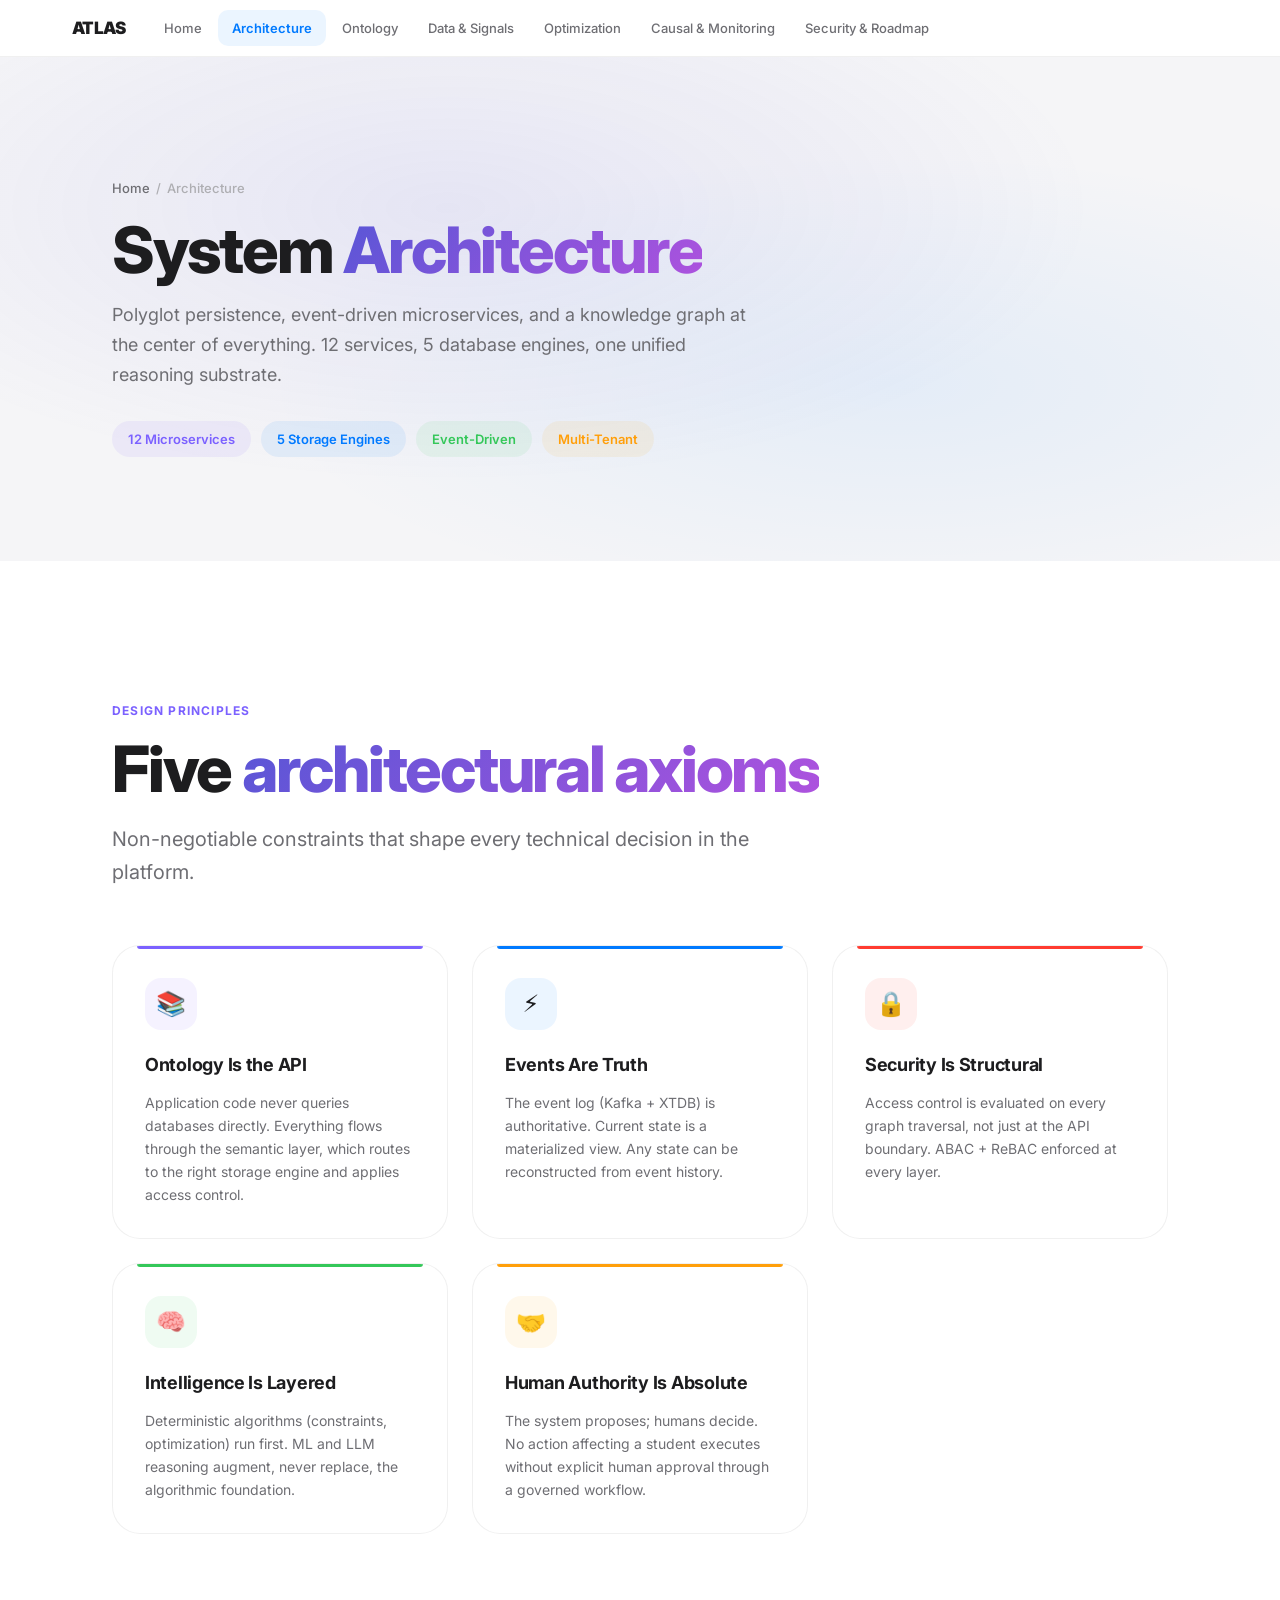
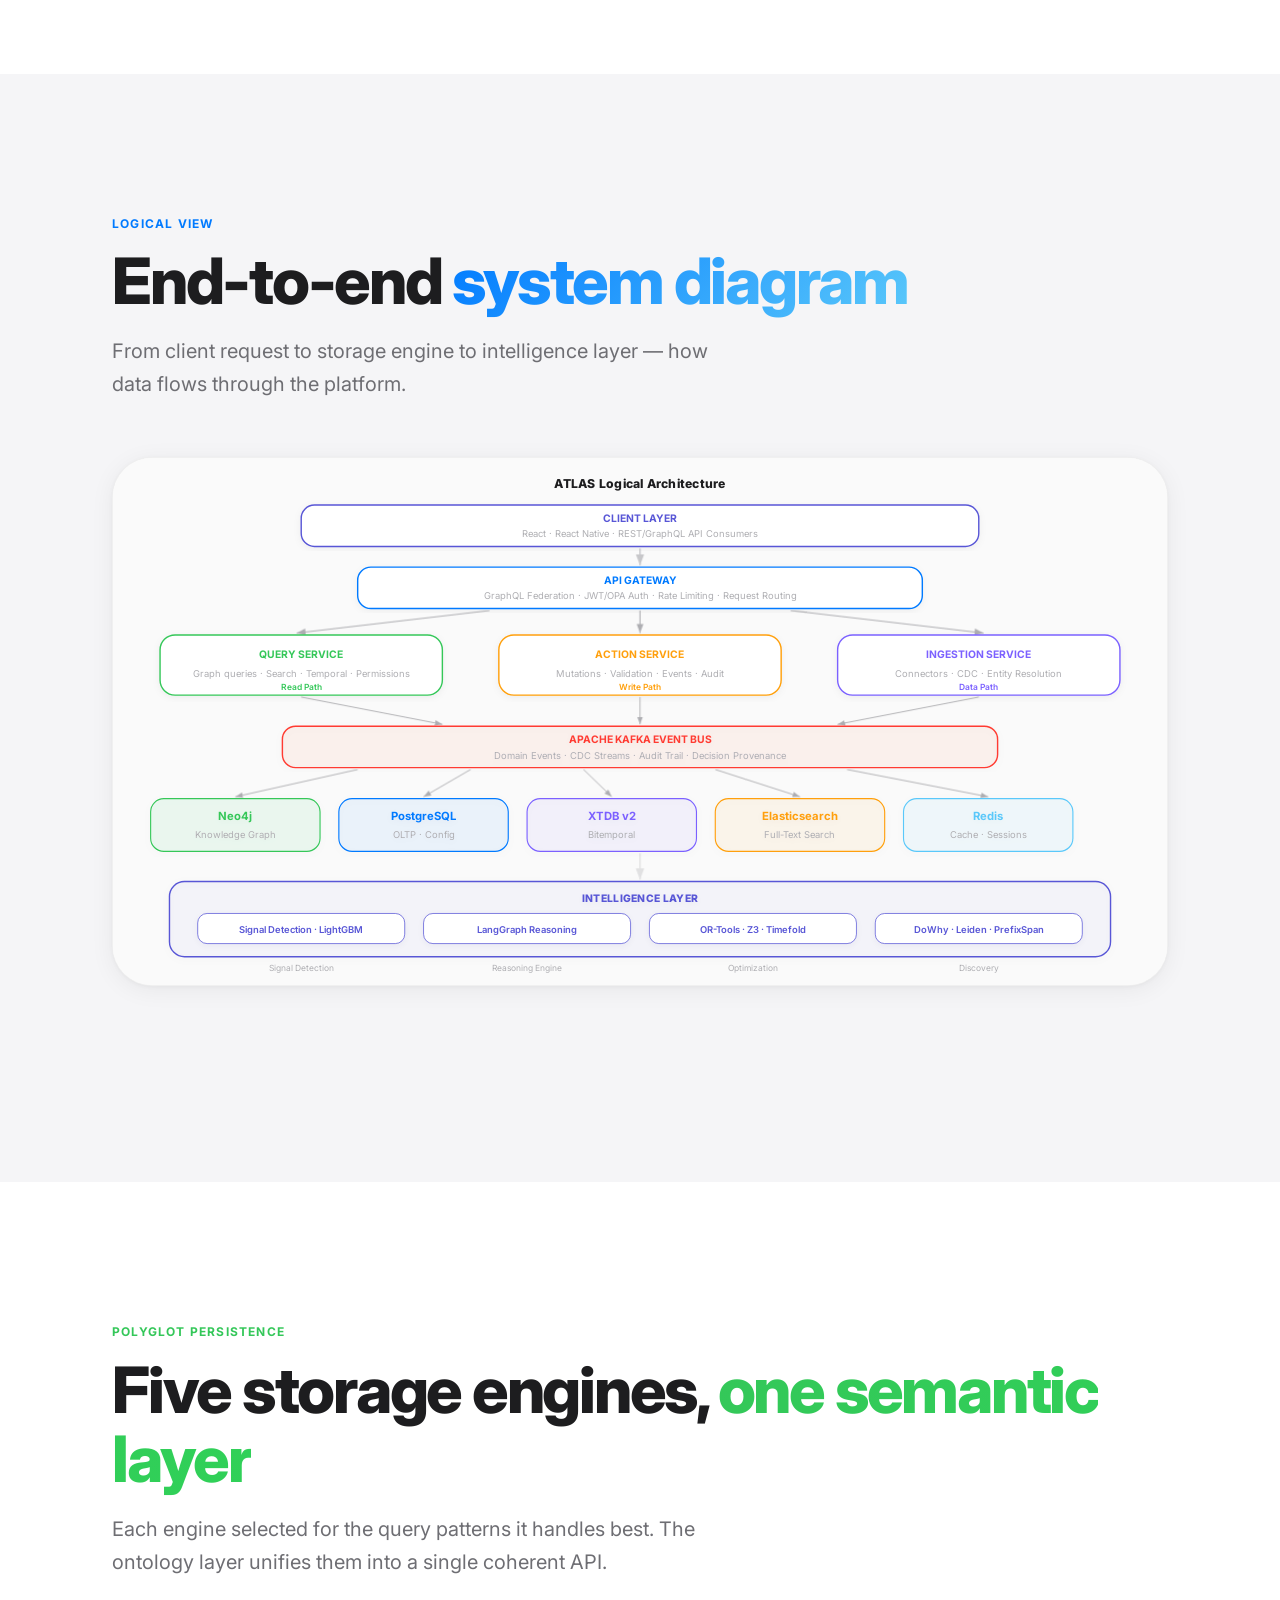
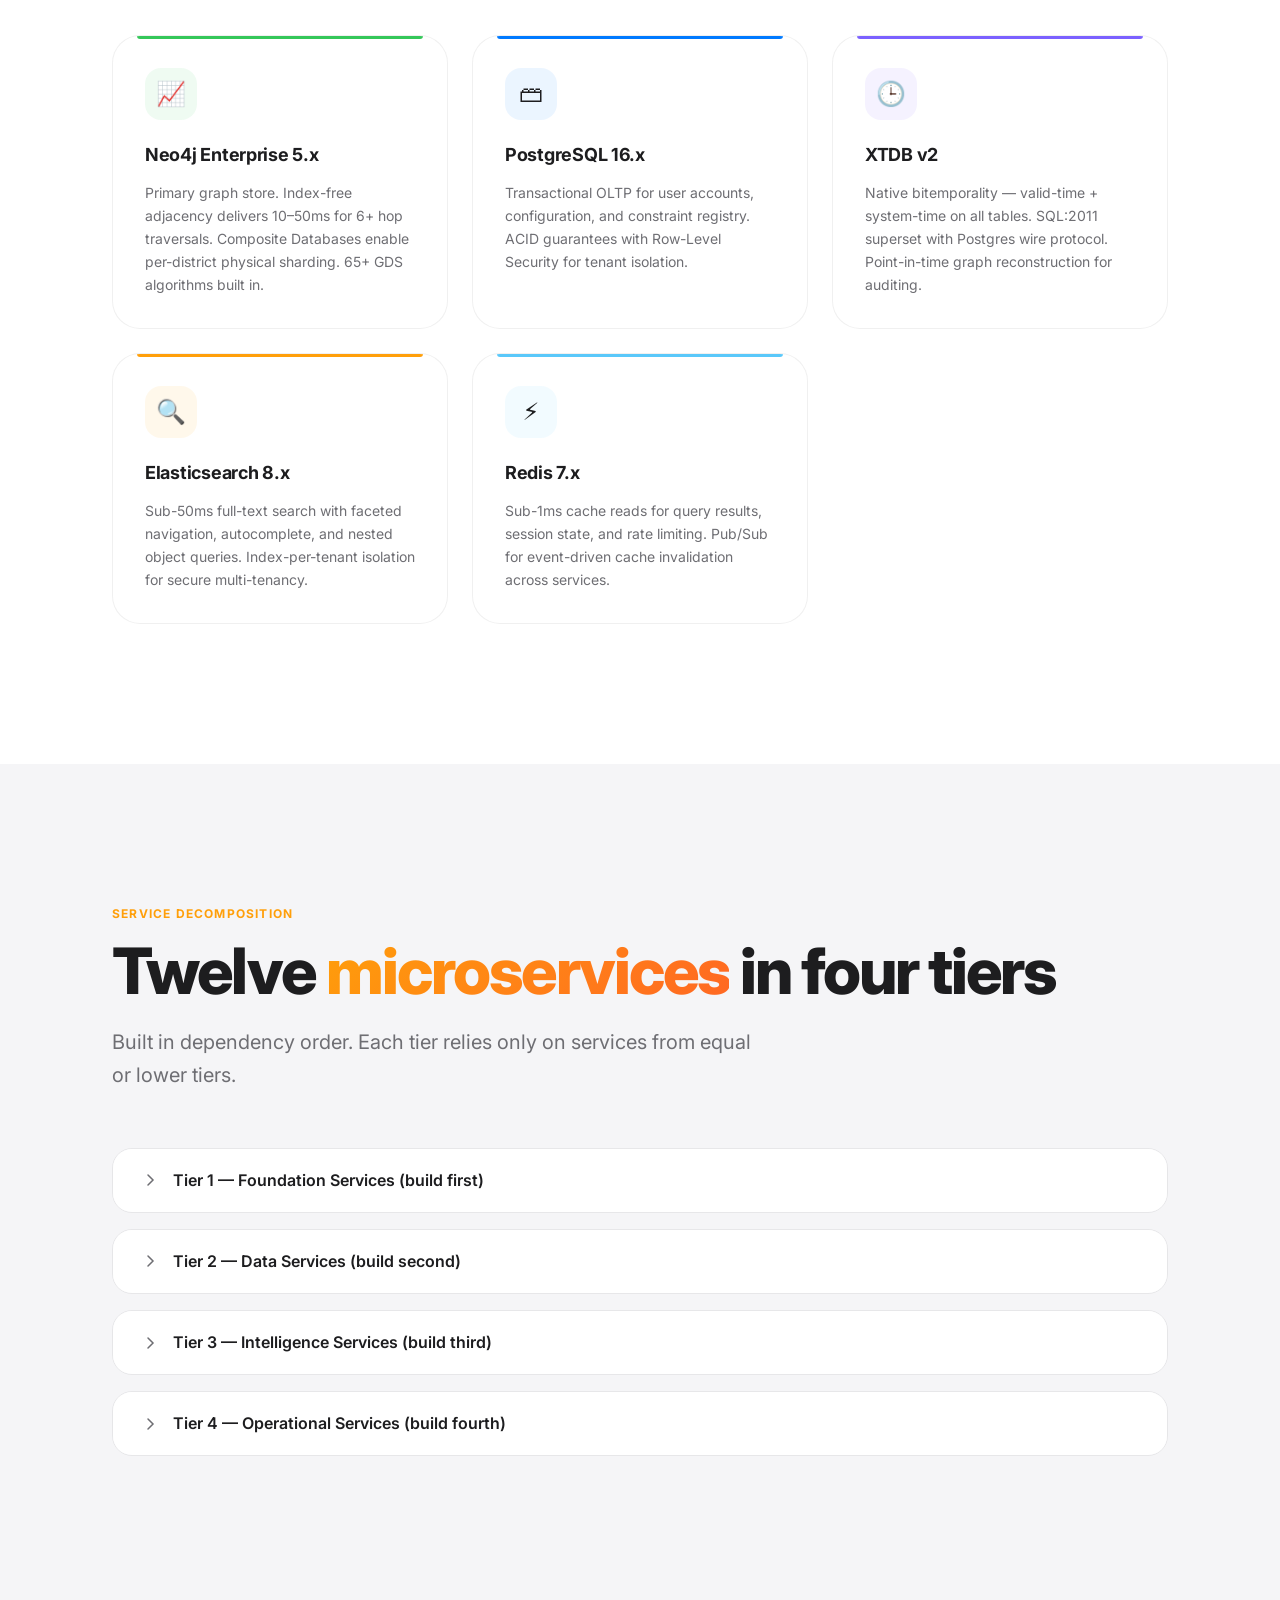
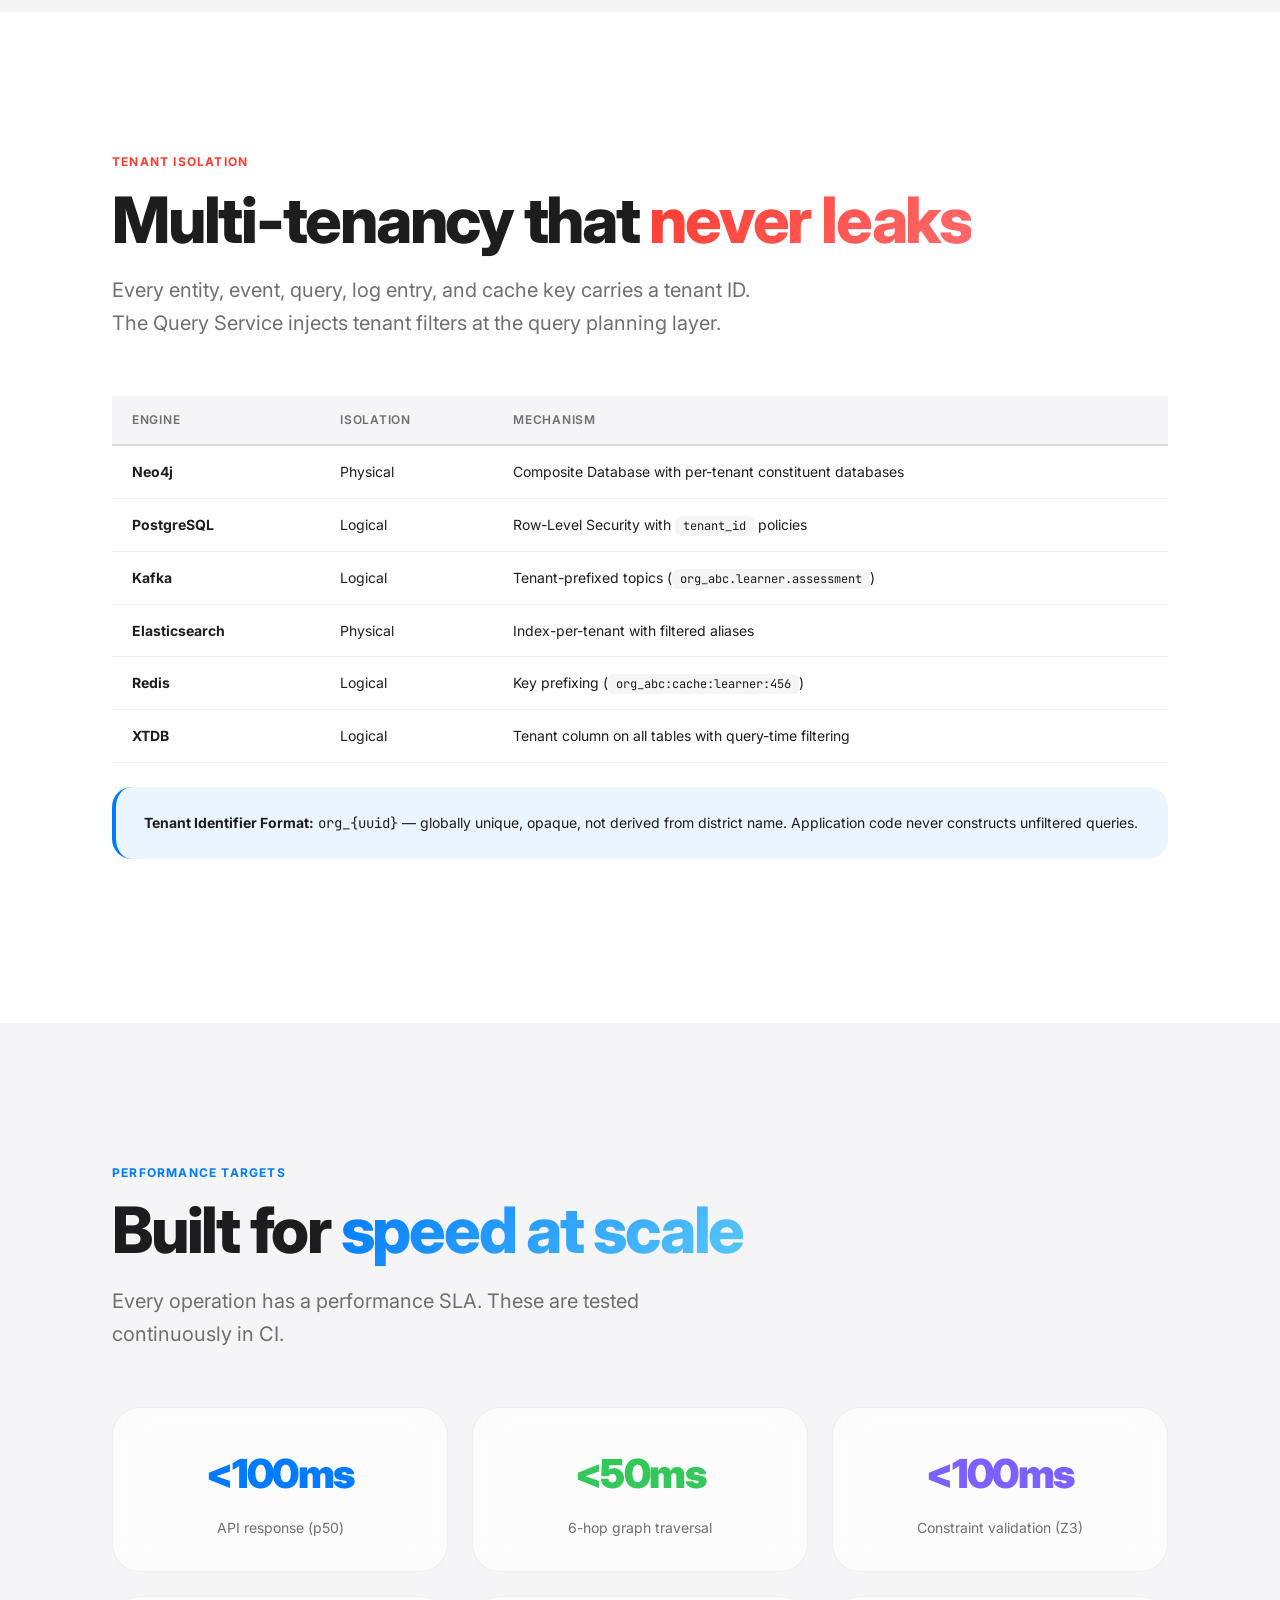
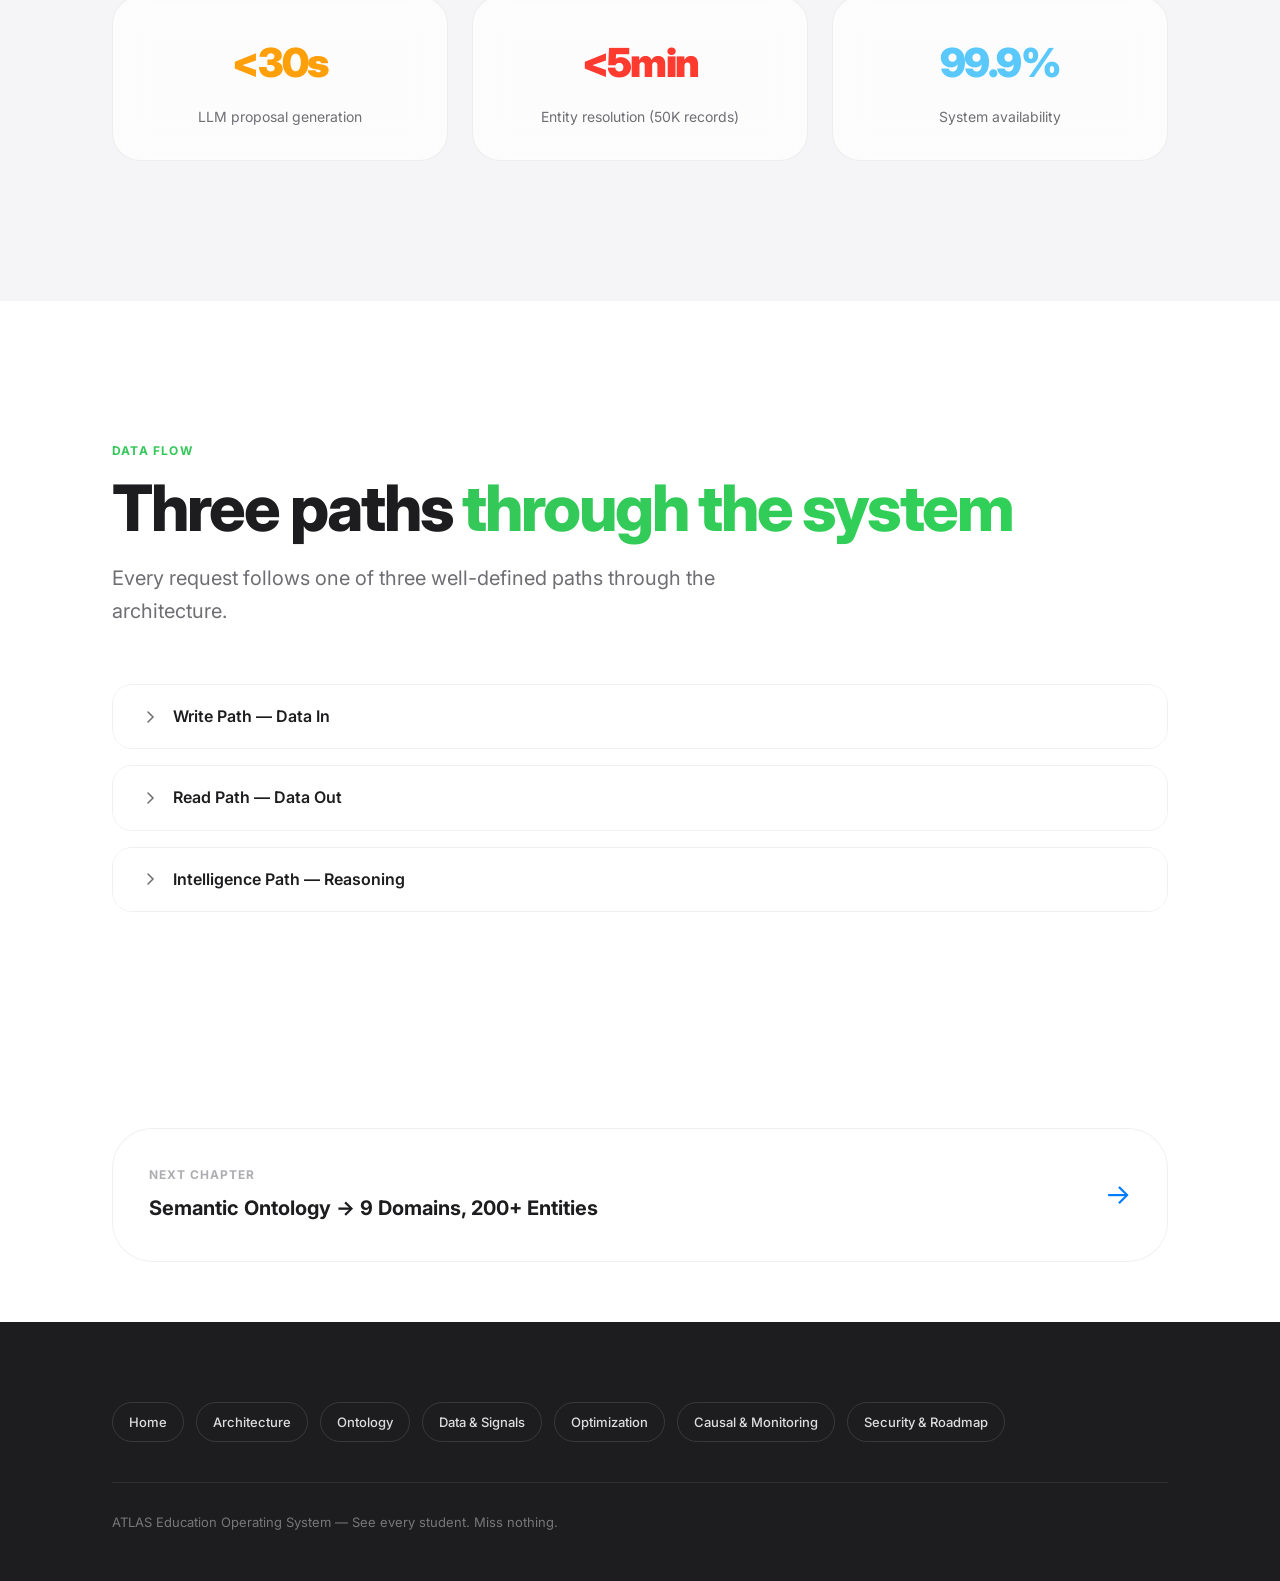
==== commit d4b708cf: "Redesign: rewrite architecture.html with unified design system v6 - Updated to use new CSS classes (" ====
--- a/architecture.html
+++ b/architecture.html
@@ -9,7 +9,6 @@
 <body>
 <div id="progress" style="width:0%"></div>
 
-<!-- ═══════════════════════════════════ NAVIGATION ═══════════════════════════════════ -->
 <nav>
 <div class="nav-inner">
   <a href="index.html" class="nav-logo">ATLAS</a>
@@ -28,48 +27,55 @@
 
 <!-- ═══════════════════════════════════ PAGE HERO ═══════════════════════════════════ -->
 <section class="page-hero" style="background:var(--bg2)">
-<div class="page-bg" style="background:radial-gradient(ellipse at 40% 30%, rgba(88,86,214,.1) 0%, transparent 60%),radial-gradient(ellipse at 70% 70%, rgba(0,122,255,.08) 0%, transparent 50%);"></div>
+<div class="page-bg" style="background:radial-gradient(ellipse at 35% 30%, rgba(88,86,214,.1) 0%, transparent 55%),radial-gradient(ellipse at 70% 65%, rgba(0,122,255,.07) 0%, transparent 50%);"></div>
 <div class="con">
   <div class="breadcrumb reveal"><a href="index.html">Home</a> <span class="sep">/</span> Architecture</div>
   <h1 class="page-title reveal">System <span class="grad-purple">Architecture</span></h1>
   <p class="page-sub reveal">Polyglot persistence, event-driven microservices, and a knowledge graph at the center of everything. 12 services, 5 database engines, one unified reasoning substrate.</p>
   <div class="pills reveal">
-    <span class="mp" style="background:var(--indigo-bg);color:var(--indigo)">12 Microservices</span>
+    <span class="mp" style="background:var(--purple-bg);color:var(--purple)">12 Microservices</span>
     <span class="mp" style="background:var(--blue-bg);color:var(--blue)">5 Storage Engines</span>
     <span class="mp" style="background:var(--green-bg);color:var(--green)">Event-Driven</span>
-    <span class="mp" style="background:var(--orange-bg);color:var(--orange)">Multi-Tenant</span>
-  </div>
-</div>
-</section>
-
-<!-- ═══════════════════════════════════ PHILOSOPHY ═══════════════════════════════════ -->
+    <span class="mp" style="background:var(--amber-bg);color:var(--amber)">Multi-Tenant</span>
+  </div>
+</div>
+</section>
+
+<!-- ═══════════════════════════════════ DESIGN PRINCIPLES ═══════════════════════════════════ -->
 <section>
 <div class="con">
-  <p class="sec-label reveal" style="color:var(--indigo)">Design Principles</p>
+  <p class="sec-label reveal" style="color:var(--purple)">Design Principles</p>
   <h2 class="sec-title reveal">Five <span class="grad-purple">architectural axioms</span></h2>
-  <div class="g3 reveal" style="margin-top:32px">
-    <div class="card">
-      <div class="card-icon" style="background:var(--indigo-bg)">&#128218;</div>
+  <p class="sec-sub reveal">Non-negotiable constraints that shape every technical decision in the platform.</p>
+
+  <div class="g3 reveal" style="margin-top:40px">
+    <div class="card" style="position:relative;overflow:hidden">
+      <div style="position:absolute;top:0;left:24px;right:24px;height:3px;border-radius:0 0 3px 3px;background:var(--purple)"></div>
+      <div class="card-icon" style="background:var(--purple-bg)">&#128218;</div>
       <h3>Ontology Is the API</h3>
       <p>Application code never queries databases directly. Everything flows through the semantic layer, which routes to the right storage engine and applies access control.</p>
     </div>
-    <div class="card">
+    <div class="card" style="position:relative;overflow:hidden">
+      <div style="position:absolute;top:0;left:24px;right:24px;height:3px;border-radius:0 0 3px 3px;background:var(--blue)"></div>
       <div class="card-icon" style="background:var(--blue-bg)">&#9889;</div>
       <h3>Events Are Truth</h3>
-      <p>The event log (Kafka + XTDB) is authoritative. Current state is a materialized view. Any state can be reconstructed from the event history.</p>
-    </div>
-    <div class="card">
+      <p>The event log (Kafka + XTDB) is authoritative. Current state is a materialized view. Any state can be reconstructed from event history.</p>
+    </div>
+    <div class="card" style="position:relative;overflow:hidden">
+      <div style="position:absolute;top:0;left:24px;right:24px;height:3px;border-radius:0 0 3px 3px;background:var(--red)"></div>
       <div class="card-icon" style="background:var(--red-bg)">&#128274;</div>
       <h3>Security Is Structural</h3>
       <p>Access control is evaluated on every graph traversal, not just at the API boundary. ABAC + ReBAC enforced at every layer.</p>
     </div>
-    <div class="card">
+    <div class="card" style="position:relative;overflow:hidden">
+      <div style="position:absolute;top:0;left:24px;right:24px;height:3px;border-radius:0 0 3px 3px;background:var(--green)"></div>
       <div class="card-icon" style="background:var(--green-bg)">&#129504;</div>
       <h3>Intelligence Is Layered</h3>
       <p>Deterministic algorithms (constraints, optimization) run first. ML and LLM reasoning augment, never replace, the algorithmic foundation.</p>
     </div>
-    <div class="card">
-      <div class="card-icon" style="background:var(--orange-bg)">&#129309;</div>
+    <div class="card" style="position:relative;overflow:hidden">
+      <div style="position:absolute;top:0;left:24px;right:24px;height:3px;border-radius:0 0 3px 3px;background:var(--amber)"></div>
+      <div class="card-icon" style="background:var(--amber-bg)">&#129309;</div>
       <h3>Human Authority Is Absolute</h3>
       <p>The system proposes; humans decide. No action affecting a student executes without explicit human approval through a governed workflow.</p>
     </div>
@@ -78,114 +84,137 @@
 </section>
 
 <!-- ═══════════════════════════════════ LOGICAL ARCHITECTURE ═══════════════════════════════════ -->
-<section>
+<section class="section-alt">
 <div class="con">
   <p class="sec-label reveal" style="color:var(--blue)">Logical View</p>
   <h2 class="sec-title reveal">End-to-end <span class="grad-blue">system diagram</span></h2>
   <p class="sec-sub reveal">From client request to storage engine to intelligence layer &mdash; how data flows through the platform.</p>
 
-  <div class="dia dia-lg reveal">
-    <svg viewBox="0 0 1060 520" xmlns="http://www.w3.org/2000/svg">
+  <div class="dia dia-hero reveal">
+    <svg viewBox="0 0 1120 560" xmlns="http://www.w3.org/2000/svg">
       <defs>
-        <filter id="ds"><feDropShadow dx="0" dy="2" stdDeviation="4" flood-opacity=".06"/></filter>
-        <marker id="arr" markerWidth="8" markerHeight="6" refX="8" refY="3" orient="auto">
-          <path d="M0,0 L8,3 L0,6" fill="#AEAEB2"/>
-        </marker>
+        <filter id="ds"><feDropShadow dx="0" dy="2" stdDeviation="4" flood-opacity=".05"/></filter>
+        <marker id="arr" markerWidth="8" markerHeight="6" refX="8" refY="3" orient="auto"><path d="M0,0 L8,3 L0,6" fill="#AEAEB2"/></marker>
       </defs>
-      <rect width="1060" height="520" rx="20" fill="#FAFAFA"/>
-
-      <!-- Client Layer -->
-      <g class="svg-fade-in stagger-1" filter="url(#ds)">
-        <rect x="200" y="16" width="660" height="40" rx="12" fill="#FFF" stroke="#5856D6" stroke-width="1.5"/>
-        <text x="530" y="42" text-anchor="middle" font-family="Inter" font-size="12" font-weight="700" fill="#5856D6">CLIENT LAYER &mdash; React / React Native / API Consumers</text>
-      </g>
-
-      <!-- API Gateway -->
-      <g class="svg-fade-in stagger-2" filter="url(#ds)">
-        <rect x="300" y="76" width="460" height="40" rx="12" fill="#FFF" stroke="#007AFF" stroke-width="1.5"/>
-        <text x="530" y="101" text-anchor="middle" font-family="Inter" font-size="11" font-weight="700" fill="#007AFF">API GATEWAY &mdash; GraphQL Federation + JWT/OPA Auth + Rate Limiting</text>
-      </g>
-      <line x1="530" y1="56" x2="530" y2="76" stroke="#AEAEB2" stroke-width="1.5" marker-end="url(#arr)"/>
-
-      <!-- Three core services -->
-      <g class="svg-fade-in stagger-3" filter="url(#ds)">
-        <rect x="40" y="140" width="280" height="60" rx="14" fill="#FFF" stroke="#34C759" stroke-width="1.5"/>
-        <text x="180" y="165" text-anchor="middle" font-family="Inter" font-size="11" font-weight="700" fill="#34C759">QUERY SERVICE (Read Path)</text>
-        <text x="180" y="183" text-anchor="middle" font-family="Inter" font-size="9" fill="#6E6E73">Graph queries &middot; Search &middot; Temporal &middot; Permissions</text>
-      </g>
-      <g class="svg-fade-in stagger-3" filter="url(#ds)">
-        <rect x="390" y="140" width="280" height="60" rx="14" fill="#FFF" stroke="#FF9500" stroke-width="1.5"/>
-        <text x="530" y="165" text-anchor="middle" font-family="Inter" font-size="11" font-weight="700" fill="#FF9500">ACTION SERVICE (Write Path)</text>
-        <text x="530" y="183" text-anchor="middle" font-family="Inter" font-size="9" fill="#6E6E73">Mutations &middot; Validation &middot; Events &middot; Audit</text>
-      </g>
-      <g class="svg-fade-in stagger-3" filter="url(#ds)">
-        <rect x="740" y="140" width="280" height="60" rx="14" fill="#FFF" stroke="#AF52DE" stroke-width="1.5"/>
-        <text x="880" y="165" text-anchor="middle" font-family="Inter" font-size="11" font-weight="700" fill="#AF52DE">INGESTION SERVICE</text>
-        <text x="880" y="183" text-anchor="middle" font-family="Inter" font-size="9" fill="#6E6E73">Connectors &middot; CDC &middot; Entity Resolution</text>
-      </g>
-      <line x1="400" y1="116" x2="180" y2="140" stroke="#AEAEB2" stroke-width="1" marker-end="url(#arr)"/>
-      <line x1="530" y1="116" x2="530" y2="140" stroke="#AEAEB2" stroke-width="1" marker-end="url(#arr)"/>
-      <line x1="660" y1="116" x2="880" y2="140" stroke="#AEAEB2" stroke-width="1" marker-end="url(#arr)"/>
-
-      <!-- Kafka Event Bus -->
-      <g class="svg-fade-in stagger-4" filter="url(#ds)">
-        <rect x="200" y="230" width="660" height="40" rx="12" fill="#FFF" stroke="#FF3B30" stroke-width="1.5"/>
-        <text x="530" y="255" text-anchor="middle" font-family="Inter" font-size="11" font-weight="700" fill="#FF3B30">APACHE KAFKA EVENT BUS &mdash; Domain Events &middot; CDC Streams &middot; Audit &middot; Provenance</text>
-      </g>
-      <line x1="530" y1="200" x2="530" y2="230" stroke="#AEAEB2" stroke-width="1.5" marker-end="url(#arr)"/>
-      <line x1="880" y1="200" x2="860" y2="230" stroke="#AEAEB2" stroke-width="1" marker-end="url(#arr)"/>
-
-      <!-- Storage engines -->
-      <g class="svg-fade-in stagger-5" filter="url(#ds)">
-        <rect x="40" y="296" width="180" height="55" rx="12" fill="#E8F9ED" stroke="#34C759" stroke-width="1"/>
-        <text x="130" y="318" text-anchor="middle" font-family="Inter" font-size="11" font-weight="700" fill="#34C759">Neo4j</text>
-        <text x="130" y="336" text-anchor="middle" font-family="Inter" font-size="9" fill="#6E6E73">Knowledge Graph</text>
-      </g>
-      <g class="svg-fade-in stagger-5" filter="url(#ds)">
-        <rect x="240" y="296" width="180" height="55" rx="12" fill="#EBF5FF" stroke="#007AFF" stroke-width="1"/>
-        <text x="330" y="318" text-anchor="middle" font-family="Inter" font-size="11" font-weight="700" fill="#007AFF">PostgreSQL</text>
-        <text x="330" y="336" text-anchor="middle" font-family="Inter" font-size="9" fill="#6E6E73">OLTP &middot; Users &middot; Config</text>
-      </g>
-      <g class="svg-fade-in stagger-6" filter="url(#ds)">
-        <rect x="440" y="296" width="180" height="55" rx="12" fill="#F5EAFA" stroke="#AF52DE" stroke-width="1"/>
-        <text x="530" y="318" text-anchor="middle" font-family="Inter" font-size="11" font-weight="700" fill="#AF52DE">XTDB v2</text>
-        <text x="530" y="336" text-anchor="middle" font-family="Inter" font-size="9" fill="#6E6E73">Bitemporal Compliance</text>
-      </g>
-      <g class="svg-fade-in stagger-6" filter="url(#ds)">
-        <rect x="640" y="296" width="180" height="55" rx="12" fill="#FFF3E0" stroke="#FF9500" stroke-width="1"/>
-        <text x="730" y="318" text-anchor="middle" font-family="Inter" font-size="11" font-weight="700" fill="#FF9500">Elasticsearch</text>
-        <text x="730" y="336" text-anchor="middle" font-family="Inter" font-size="9" fill="#6E6E73">Full-Text Search</text>
-      </g>
-      <g class="svg-fade-in stagger-7" filter="url(#ds)">
-        <rect x="840" y="296" width="180" height="55" rx="12" fill="#E6F6FE" stroke="#5AC8FA" stroke-width="1"/>
-        <text x="930" y="318" text-anchor="middle" font-family="Inter" font-size="11" font-weight="700" fill="#5AC8FA">Redis</text>
-        <text x="930" y="336" text-anchor="middle" font-family="Inter" font-size="9" fill="#6E6E73">Cache &middot; Sessions</text>
-      </g>
-
-      <!-- Lines from Kafka to storage -->
-      <line x1="300" y1="270" x2="130" y2="296" stroke="#AEAEB2" stroke-width="1" marker-end="url(#arr)"/>
-      <line x1="400" y1="270" x2="330" y2="296" stroke="#AEAEB2" stroke-width="1" marker-end="url(#arr)"/>
-      <line x1="530" y1="270" x2="530" y2="296" stroke="#AEAEB2" stroke-width="1" marker-end="url(#arr)"/>
-      <line x1="660" y1="270" x2="730" y2="296" stroke="#AEAEB2" stroke-width="1" marker-end="url(#arr)"/>
-      <line x1="760" y1="270" x2="930" y2="296" stroke="#AEAEB2" stroke-width="1" marker-end="url(#arr)"/>
-
-      <!-- Intelligence Layer -->
-      <g class="svg-fade-in stagger-8" filter="url(#ds)">
-        <rect x="40" y="380" width="980" height="120" rx="16" fill="#FFF" stroke="#5856D6" stroke-width="1.5"/>
-        <text x="530" y="405" text-anchor="middle" font-family="Inter" font-size="12" font-weight="700" fill="#5856D6">INTELLIGENCE LAYER</text>
-        <rect x="70" y="418" width="210" height="34" rx="8" fill="#EEEDF9"/>
-        <text x="175" y="440" text-anchor="middle" font-family="Inter" font-size="10" font-weight="600" fill="#5856D6">Signal Detection &middot; LightGBM</text>
-        <rect x="300" y="418" width="210" height="34" rx="8" fill="#EEEDF9"/>
-        <text x="405" y="440" text-anchor="middle" font-family="Inter" font-size="10" font-weight="600" fill="#5856D6">LangGraph Reasoning &middot; RAG</text>
-        <rect x="530" y="418" width="210" height="34" rx="8" fill="#EEEDF9"/>
-        <text x="635" y="440" text-anchor="middle" font-family="Inter" font-size="10" font-weight="600" fill="#5856D6">OR-Tools &middot; Z3 &middot; Timefold</text>
-        <rect x="760" y="418" width="230" height="34" rx="8" fill="#EEEDF9"/>
-        <text x="875" y="440" text-anchor="middle" font-family="Inter" font-size="10" font-weight="600" fill="#5856D6">Leiden &middot; DoWhy &middot; PrefixSpan</text>
-        <text x="175" y="476" text-anchor="middle" font-family="Inter" font-size="9" fill="#6E6E73">Signal Detection</text>
-        <text x="405" y="476" text-anchor="middle" font-family="Inter" font-size="9" fill="#6E6E73">Reasoning Engine</text>
-        <text x="635" y="476" text-anchor="middle" font-family="Inter" font-size="9" fill="#6E6E73">Optimization Engine</text>
-        <text x="875" y="476" text-anchor="middle" font-family="Inter" font-size="9" fill="#6E6E73">Discovery Engine</text>
-      </g>
+      <rect width="1120" height="560" fill="#FAFAFA"/>
+
+      <!-- Title -->
+      <text x="560" y="32" text-anchor="middle" font-family="Inter" font-size="13" font-weight="800" fill="#1D1D1F" letter-spacing=".02em">ATLAS Logical Architecture</text>
+
+      <!-- Layer 1: Client -->
+      <g class="svg-fade stagger-1" filter="url(#ds)">
+        <rect x="200" y="50" width="720" height="44" rx="14" fill="#FFF" stroke="#5856D6" stroke-width="1.5"/>
+        <text x="560" y="68" text-anchor="middle" font-family="Inter" font-size="11" font-weight="700" fill="#5856D6">CLIENT LAYER</text>
+        <text x="560" y="84" text-anchor="middle" font-family="Inter" font-size="10" fill="#AEAEB2">React &#183; React Native &#183; REST/GraphQL API Consumers</text>
+      </g>
+
+      <!-- Arrow -->
+      <line x1="560" y1="96" x2="560" y2="114" stroke="#AEAEB2" stroke-width="1.5" marker-end="url(#arr)">
+        <animate attributeName="opacity" values=".3;.8;.3" dur="2.5s" repeatCount="indefinite"/>
+      </line>
+
+      <!-- Layer 2: Gateway -->
+      <g class="svg-fade stagger-2" filter="url(#ds)">
+        <rect x="260" y="116" width="600" height="44" rx="14" fill="#FFF" stroke="#007AFF" stroke-width="1.5"/>
+        <text x="560" y="134" text-anchor="middle" font-family="Inter" font-size="11" font-weight="700" fill="#007AFF">API GATEWAY</text>
+        <text x="560" y="150" text-anchor="middle" font-family="Inter" font-size="10" fill="#AEAEB2">GraphQL Federation &#183; JWT/OPA Auth &#183; Rate Limiting &#183; Request Routing</text>
+      </g>
+
+      <!-- Arrows to 3 services -->
+      <line x1="400" y1="162" x2="195" y2="186" stroke="#AEAEB2" stroke-width="1.2" marker-end="url(#arr)"/>
+      <line x1="560" y1="162" x2="560" y2="186" stroke="#AEAEB2" stroke-width="1.2" marker-end="url(#arr)"/>
+      <line x1="720" y1="162" x2="925" y2="186" stroke="#AEAEB2" stroke-width="1.2" marker-end="url(#arr)"/>
+
+      <!-- Layer 3: Core Services -->
+      <g class="svg-fade stagger-3" filter="url(#ds)">
+        <rect x="50" y="188" width="300" height="64" rx="16" fill="#FFF" stroke="#34C759" stroke-width="1.5"/>
+        <text x="200" y="213" text-anchor="middle" font-family="Inter" font-size="11" font-weight="700" fill="#34C759">QUERY SERVICE</text>
+        <text x="200" y="233" text-anchor="middle" font-family="Inter" font-size="10" fill="#AEAEB2">Graph queries &#183; Search &#183; Temporal &#183; Permissions</text>
+        <text x="200" y="246" text-anchor="middle" font-family="Inter" font-size="9" font-weight="600" fill="#34C759">Read Path</text>
+      </g>
+      <g class="svg-fade stagger-4" filter="url(#ds)">
+        <rect x="410" y="188" width="300" height="64" rx="16" fill="#FFF" stroke="#FF9F0A" stroke-width="1.5"/>
+        <text x="560" y="213" text-anchor="middle" font-family="Inter" font-size="11" font-weight="700" fill="#FF9F0A">ACTION SERVICE</text>
+        <text x="560" y="233" text-anchor="middle" font-family="Inter" font-size="10" fill="#AEAEB2">Mutations &#183; Validation &#183; Events &#183; Audit</text>
+        <text x="560" y="246" text-anchor="middle" font-family="Inter" font-size="9" font-weight="600" fill="#FF9F0A">Write Path</text>
+      </g>
+      <g class="svg-fade stagger-5" filter="url(#ds)">
+        <rect x="770" y="188" width="300" height="64" rx="16" fill="#FFF" stroke="#7B61FF" stroke-width="1.5"/>
+        <text x="920" y="213" text-anchor="middle" font-family="Inter" font-size="11" font-weight="700" fill="#7B61FF">INGESTION SERVICE</text>
+        <text x="920" y="233" text-anchor="middle" font-family="Inter" font-size="10" fill="#AEAEB2">Connectors &#183; CDC &#183; Entity Resolution</text>
+        <text x="920" y="246" text-anchor="middle" font-family="Inter" font-size="9" font-weight="600" fill="#7B61FF">Data Path</text>
+      </g>
+
+      <!-- Arrows to Kafka -->
+      <line x1="200" y1="254" x2="350" y2="283" stroke="#AEAEB2" stroke-width="1" marker-end="url(#arr)"/>
+      <line x1="560" y1="254" x2="560" y2="283" stroke="#AEAEB2" stroke-width="1" marker-end="url(#arr)"/>
+      <line x1="920" y1="254" x2="770" y2="283" stroke="#AEAEB2" stroke-width="1" marker-end="url(#arr)"/>
+
+      <!-- Layer 4: Kafka -->
+      <g class="svg-fade stagger-6" filter="url(#ds)">
+        <rect x="180" y="285" width="760" height="44" rx="14" fill="#FF3B30" fill-opacity=".05" stroke="#FF3B30" stroke-width="1.5"/>
+        <text x="560" y="303" text-anchor="middle" font-family="Inter" font-size="11" font-weight="700" fill="#FF3B30">APACHE KAFKA EVENT BUS</text>
+        <text x="560" y="320" text-anchor="middle" font-family="Inter" font-size="10" fill="#AEAEB2">Domain Events &#183; CDC Streams &#183; Audit Trail &#183; Decision Provenance</text>
+      </g>
+
+      <!-- Arrows to databases -->
+      <line x1="260" y1="331" x2="130" y2="360" stroke="#AEAEB2" stroke-width="1" marker-end="url(#arr)"/>
+      <line x1="380" y1="331" x2="330" y2="360" stroke="#AEAEB2" stroke-width="1" marker-end="url(#arr)"/>
+      <line x1="500" y1="331" x2="530" y2="360" stroke="#AEAEB2" stroke-width="1" marker-end="url(#arr)"/>
+      <line x1="640" y1="331" x2="730" y2="360" stroke="#AEAEB2" stroke-width="1" marker-end="url(#arr)"/>
+      <line x1="780" y1="331" x2="930" y2="360" stroke="#AEAEB2" stroke-width="1" marker-end="url(#arr)"/>
+
+      <!-- Layer 5: Storage Engines -->
+      <g class="svg-fade stagger-7" filter="url(#ds)">
+        <rect x="40" y="362" width="180" height="56" rx="14" fill="#34C759" fill-opacity=".06" stroke="#34C759" stroke-width="1.2"/>
+        <text x="130" y="385" text-anchor="middle" font-family="Inter" font-size="12" font-weight="700" fill="#34C759">Neo4j</text>
+        <text x="130" y="404" text-anchor="middle" font-family="Inter" font-size="10" fill="#AEAEB2">Knowledge Graph</text>
+      </g>
+      <g class="svg-fade stagger-7" filter="url(#ds)">
+        <rect x="240" y="362" width="180" height="56" rx="14" fill="#007AFF" fill-opacity=".06" stroke="#007AFF" stroke-width="1.2"/>
+        <text x="330" y="385" text-anchor="middle" font-family="Inter" font-size="12" font-weight="700" fill="#007AFF">PostgreSQL</text>
+        <text x="330" y="404" text-anchor="middle" font-family="Inter" font-size="10" fill="#AEAEB2">OLTP &#183; Config</text>
+      </g>
+      <g class="svg-fade stagger-8" filter="url(#ds)">
+        <rect x="440" y="362" width="180" height="56" rx="14" fill="#7B61FF" fill-opacity=".06" stroke="#7B61FF" stroke-width="1.2"/>
+        <text x="530" y="385" text-anchor="middle" font-family="Inter" font-size="12" font-weight="700" fill="#7B61FF">XTDB v2</text>
+        <text x="530" y="404" text-anchor="middle" font-family="Inter" font-size="10" fill="#AEAEB2">Bitemporal</text>
+      </g>
+      <g class="svg-fade stagger-8" filter="url(#ds)">
+        <rect x="640" y="362" width="180" height="56" rx="14" fill="#FF9F0A" fill-opacity=".06" stroke="#FF9F0A" stroke-width="1.2"/>
+        <text x="730" y="385" text-anchor="middle" font-family="Inter" font-size="12" font-weight="700" fill="#FF9F0A">Elasticsearch</text>
+        <text x="730" y="404" text-anchor="middle" font-family="Inter" font-size="10" fill="#AEAEB2">Full-Text Search</text>
+      </g>
+      <g class="svg-fade stagger-9" filter="url(#ds)">
+        <rect x="840" y="362" width="180" height="56" rx="14" fill="#5AC8FA" fill-opacity=".06" stroke="#5AC8FA" stroke-width="1.2"/>
+        <text x="930" y="385" text-anchor="middle" font-family="Inter" font-size="12" font-weight="700" fill="#5AC8FA">Redis</text>
+        <text x="930" y="404" text-anchor="middle" font-family="Inter" font-size="10" fill="#AEAEB2">Cache &#183; Sessions</text>
+      </g>
+
+      <!-- Arrows to Intelligence -->
+      <line x1="560" y1="420" x2="560" y2="448" stroke="#AEAEB2" stroke-width="1.5" marker-end="url(#arr)">
+        <animate attributeName="opacity" values=".3;.8;.3" dur="2.5s" begin="1s" repeatCount="indefinite"/>
+      </line>
+
+      <!-- Layer 6: Intelligence -->
+      <g class="svg-fade stagger-10" filter="url(#ds)">
+        <rect x="60" y="450" width="1000" height="80" rx="16" fill="#5856D6" fill-opacity=".04" stroke="#5856D6" stroke-width="1.5"/>
+        <text x="560" y="472" text-anchor="middle" font-family="Inter" font-size="11" font-weight="800" fill="#5856D6" letter-spacing=".03em">INTELLIGENCE LAYER</text>
+        <rect x="90" y="484" width="220" height="32" rx="10" fill="#FFF" stroke="#5856D6" stroke-width=".8"/>
+        <text x="200" y="505" text-anchor="middle" font-family="Inter" font-size="10" font-weight="600" fill="#5856D6">Signal Detection &#183; LightGBM</text>
+        <rect x="330" y="484" width="220" height="32" rx="10" fill="#FFF" stroke="#5856D6" stroke-width=".8"/>
+        <text x="440" y="505" text-anchor="middle" font-family="Inter" font-size="10" font-weight="600" fill="#5856D6">LangGraph Reasoning</text>
+        <rect x="570" y="484" width="220" height="32" rx="10" fill="#FFF" stroke="#5856D6" stroke-width=".8"/>
+        <text x="680" y="505" text-anchor="middle" font-family="Inter" font-size="10" font-weight="600" fill="#5856D6">OR-Tools &#183; Z3 &#183; Timefold</text>
+        <rect x="810" y="484" width="220" height="32" rx="10" fill="#FFF" stroke="#5856D6" stroke-width=".8"/>
+        <text x="920" y="505" text-anchor="middle" font-family="Inter" font-size="10" font-weight="600" fill="#5856D6">DoWhy &#183; Leiden &#183; PrefixSpan</text>
+      </g>
+
+      <!-- Labels -->
+      <text x="200" y="545" text-anchor="middle" font-family="Inter" font-size="9" fill="#AEAEB2">Signal Detection</text>
+      <text x="440" y="545" text-anchor="middle" font-family="Inter" font-size="9" fill="#AEAEB2">Reasoning Engine</text>
+      <text x="680" y="545" text-anchor="middle" font-family="Inter" font-size="9" fill="#AEAEB2">Optimization</text>
+      <text x="920" y="545" text-anchor="middle" font-family="Inter" font-size="9" fill="#AEAEB2">Discovery</text>
     </svg>
   </div>
 </div>
@@ -196,89 +225,95 @@
 <div class="con">
   <p class="sec-label reveal" style="color:var(--green)">Polyglot Persistence</p>
   <h2 class="sec-title reveal">Five storage engines, <span class="grad-green">one semantic layer</span></h2>
-  <p class="sec-sub reveal">Each engine is selected for the query patterns it handles best. The ontology layer unifies them into a single API.</p>
-
-  <div class="g3 reveal" style="margin-top:32px">
-    <div class="card">
+  <p class="sec-sub reveal">Each engine selected for the query patterns it handles best. The ontology layer unifies them into a single coherent API.</p>
+
+  <div class="g3 reveal" style="margin-top:40px">
+    <div class="card" style="position:relative;overflow:hidden">
+      <div style="position:absolute;top:0;left:24px;right:24px;height:3px;border-radius:0 0 3px 3px;background:var(--green)"></div>
       <div class="card-icon" style="background:var(--green-bg)">&#128200;</div>
       <h3>Neo4j Enterprise 5.x</h3>
-      <p>Primary graph store. Index-free adjacency delivers 10&ndash;50ms for 6+ hop traversals. Composite Databases enable per-district sharding. 65+ GDS algorithms built in.</p>
-    </div>
-    <div class="card">
+      <p>Primary graph store. Index-free adjacency delivers 10&ndash;50ms for 6+ hop traversals. Composite Databases enable per-district physical sharding. 65+ GDS algorithms built in.</p>
+    </div>
+    <div class="card" style="position:relative;overflow:hidden">
+      <div style="position:absolute;top:0;left:24px;right:24px;height:3px;border-radius:0 0 3px 3px;background:var(--blue)"></div>
       <div class="card-icon" style="background:var(--blue-bg)">&#128451;</div>
       <h3>PostgreSQL 16.x</h3>
-      <p>Transactional OLTP for user accounts, configuration, constraint registry, and entity crossrefs. ACID guarantees with Row-Level Security for tenant isolation.</p>
-    </div>
-    <div class="card">
+      <p>Transactional OLTP for user accounts, configuration, and constraint registry. ACID guarantees with Row-Level Security for tenant isolation.</p>
+    </div>
+    <div class="card" style="position:relative;overflow:hidden">
+      <div style="position:absolute;top:0;left:24px;right:24px;height:3px;border-radius:0 0 3px 3px;background:var(--purple)"></div>
       <div class="card-icon" style="background:var(--purple-bg)">&#128338;</div>
       <h3>XTDB v2</h3>
-      <p>Native bitemporality on all tables &mdash; valid-time + system-time. SQL:2011 superset with Postgres wire protocol. Enables point-in-time graph reconstruction for auditing.</p>
-    </div>
-    <div class="card">
-      <div class="card-icon" style="background:var(--orange-bg)">&#128269;</div>
+      <p>Native bitemporality &mdash; valid-time + system-time on all tables. SQL:2011 superset with Postgres wire protocol. Point-in-time graph reconstruction for auditing.</p>
+    </div>
+    <div class="card" style="position:relative;overflow:hidden">
+      <div style="position:absolute;top:0;left:24px;right:24px;height:3px;border-radius:0 0 3px 3px;background:var(--amber)"></div>
+      <div class="card-icon" style="background:var(--amber-bg)">&#128269;</div>
       <h3>Elasticsearch 8.x</h3>
       <p>Sub-50ms full-text search with faceted navigation, autocomplete, and nested object queries. Index-per-tenant isolation for secure multi-tenancy.</p>
     </div>
-    <div class="card">
-      <div class="card-icon" style="background:var(--teal-bg)">&#9889;</div>
+    <div class="card" style="position:relative;overflow:hidden">
+      <div style="position:absolute;top:0;left:24px;right:24px;height:3px;border-radius:0 0 3px 3px;background:#5AC8FA"></div>
+      <div class="card-icon" style="background:rgba(90,200,250,.08)">&#9889;</div>
       <h3>Redis 7.x</h3>
-      <p>Sub-1ms cache reads for query results, session state, and rate limiting. Pub/sub for event-driven cache invalidation across services.</p>
+      <p>Sub-1ms cache reads for query results, session state, and rate limiting. Pub/Sub for event-driven cache invalidation across services.</p>
     </div>
   </div>
 </div>
 </section>
 
 <!-- ═══════════════════════════════════ MICROSERVICES ═══════════════════════════════════ -->
-<section>
-<div class="con">
-  <p class="sec-label reveal" style="color:var(--orange)">Service Decomposition</p>
-  <h2 class="sec-title reveal">Twelve <span class="grad-orange">microservices</span> in four tiers</h2>
-
-  <details class="deep reveal">
-    <summary><span class="tag" style="background:var(--blue-bg);color:var(--blue)">Tier 1</span> Foundation Services (build first)</summary>
+<section class="section-alt">
+<div class="con">
+  <p class="sec-label reveal" style="color:var(--amber)">Service Decomposition</p>
+  <h2 class="sec-title reveal">Twelve <span class="grad-amber">microservices</span> in four tiers</h2>
+  <p class="sec-sub reveal">Built in dependency order. Each tier relies only on services from equal or lower tiers.</p>
+
+  <details class="deep reveal">
+    <summary>Tier 1 &mdash; Foundation Services (build first)</summary>
     <div class="deep-body">
       <h4>1. Ontology Metadata Service</h4>
-      <p>Schema registry, entity type definitions, version control. Powers schema evolution without downtime. PostgreSQL + Redis.</p>
+      <p>Schema registry, entity type definitions, version control. Powers schema evolution without downtime. PostgreSQL + Redis backed.</p>
       <h4>2. Auth &amp; Security Service</h4>
-      <p>Authentication (Keycloak/Auth0), authorization (OPA Rego policies), tenant management. Evaluates ABAC + ReBAC on every request. PostgreSQL.</p>
+      <p>Authentication (Keycloak/Auth0), authorization (OPA Rego policies), tenant management. Evaluates ABAC + ReBAC on every request.</p>
       <h4>3. Object Storage Service</h4>
       <p>CRUD operations on ontology objects, graph writes, relationship management. The primary interface to Neo4j for all application code.</p>
     </div>
   </details>
 
   <details class="deep reveal">
-    <summary><span class="tag" style="background:var(--green-bg);color:var(--green)">Tier 2</span> Data Services (build second)</summary>
+    <summary>Tier 2 &mdash; Data Services (build second)</summary>
     <div class="deep-body">
       <h4>4. Ingestion Service</h4>
-      <p>Source system connectors (Clever, PowerSchool, SEIS, MAP, Star), CDC consumers via Debezium, batch ETL, raw data landing zone in S3.</p>
+      <p>Source system connectors (Clever, PowerSchool, SEIS, MAP, Star), CDC consumers via Debezium, batch ETL. Raw data landing zone in S3.</p>
       <h4>5. Entity Resolution Service</h4>
-      <p>Splink probabilistic matching pipeline, golden record construction, crossref management. Resolves &ldquo;Johnathan Smith&rdquo; across 5 systems. Python + DuckDB.</p>
+      <p>Splink probabilistic matching pipeline, golden record construction, crossref management. Resolves &ldquo;Johnathan Smith&rdquo; across 5 systems.</p>
       <h4>6. Search Service</h4>
       <p>Full-text indexing, faceted filtering, autocomplete. Elasticsearch with index-per-tenant isolation.</p>
     </div>
   </details>
 
   <details class="deep reveal">
-    <summary><span class="tag" style="background:var(--purple-bg);color:var(--purple)">Tier 3</span> Intelligence Services (build third)</summary>
+    <summary>Tier 3 &mdash; Intelligence Services (build third)</summary>
     <div class="deep-body">
       <h4>7. Signal Detection Service</h4>
-      <p>Feature engineering (48+ features per learner), threshold/trend/anomaly/convergent detection, LightGBM risk scoring. Python.</p>
+      <p>Feature engineering (48+ features per learner), threshold/trend/anomaly/convergent/GNN detection, LightGBM risk scoring.</p>
       <h4>8. Reasoning Service</h4>
-      <p>LLM agent orchestration via LangGraph, Think-on-Graph traversal, Graph-RAG, Graph-Constrained Reasoning, explanation generation. Python + Claude/GPT.</p>
+      <p>LLM agent orchestration via LangGraph, Think-on-Graph traversal, Graph-RAG, Graph-Constrained Reasoning, explanation generation.</p>
       <h4>9. Constraint &amp; Optimization Service</h4>
-      <p>Z3 real-time validation (&lt;100ms), OR-Tools scheduling, Timefold assignment, Drools rule engine. Python + Java.</p>
-    </div>
-  </details>
-
-  <details class="deep reveal">
-    <summary><span class="tag" style="background:var(--orange-bg);color:var(--orange)">Tier 4</span> Operational Services (build fourth)</summary>
+      <p>Z3 real-time validation (&lt;100ms), OR-Tools CP-SAT scheduling, Timefold assignment, Gurobi MILP. 12 optimization models.</p>
+    </div>
+  </details>
+
+  <details class="deep reveal">
+    <summary>Tier 4 &mdash; Operational Services (build fourth)</summary>
     <div class="deep-body">
       <h4>10. Case &amp; Workflow Service</h4>
-      <p>Case state machine (12 states), task management, Playbook execution engine. The operational backbone for managing student support cases.</p>
+      <p>Case state machine (12 states), task management, Playbook execution engine. The operational backbone for student support cases.</p>
       <h4>11. Monitoring &amp; Adaptation Service</h4>
       <p>Bayesian growth projections, CUSUM divergence detection, adaptation triggers, Impact Ledger. The closed-loop intelligence layer.</p>
       <h4>12. Discovery Service</h4>
-      <p>Leiden community detection, GraMi subgraph mining, PrefixSpan temporal patterns, causal analysis (DoWhy + EconML). Python + Neo4j GDS.</p>
+      <p>Leiden community detection, GraMi subgraph mining, PrefixSpan temporal patterns, causal analysis (DoWhy + EconML).</p>
     </div>
   </details>
 </div>
@@ -288,59 +323,60 @@
 <section>
 <div class="con">
   <p class="sec-label reveal" style="color:var(--red)">Tenant Isolation</p>
-  <h2 class="sec-title reveal">Multi-tenancy that <span class="grad-pink">never leaks</span></h2>
+  <h2 class="sec-title reveal">Multi-tenancy that <span class="grad-red">never leaks</span></h2>
   <p class="sec-sub reveal">Every entity, event, query, log entry, and cache key carries a tenant ID. The Query Service injects tenant filters at the query planning layer.</p>
 
   <table class="tbl reveal">
     <thead>
-      <tr><th>Engine</th><th>Isolation Model</th><th>Mechanism</th></tr>
+      <tr><th>Engine</th><th>Isolation</th><th>Mechanism</th></tr>
     </thead>
     <tbody>
       <tr><td><strong>Neo4j</strong></td><td>Physical</td><td>Composite Database with per-tenant constituent databases</td></tr>
       <tr><td><strong>PostgreSQL</strong></td><td>Logical</td><td>Row-Level Security with <code>tenant_id</code> policies</td></tr>
-      <tr><td><strong>Kafka</strong></td><td>Logical</td><td>Tenant-prefixed topics (e.g., <code>org_abc.learner.assessment</code>)</td></tr>
+      <tr><td><strong>Kafka</strong></td><td>Logical</td><td>Tenant-prefixed topics (<code>org_abc.learner.assessment</code>)</td></tr>
       <tr><td><strong>Elasticsearch</strong></td><td>Physical</td><td>Index-per-tenant with filtered aliases</td></tr>
-      <tr><td><strong>Redis</strong></td><td>Logical</td><td>Key prefixing (e.g., <code>org_abc:cache:learner:456</code>)</td></tr>
+      <tr><td><strong>Redis</strong></td><td>Logical</td><td>Key prefixing (<code>org_abc:cache:learner:456</code>)</td></tr>
       <tr><td><strong>XTDB</strong></td><td>Logical</td><td>Tenant column on all tables with query-time filtering</td></tr>
     </tbody>
   </table>
 
-  <div class="co co-blue reveal">
-    <strong>Tenant Identifier Format:</strong> <code>org_{uuid}</code> &mdash; globally unique, opaque, not derived from district name. Application code NEVER constructs unfiltered queries.
+  <div class="co reveal" style="background:var(--blue-bg);border-left-color:var(--blue)">
+    <strong>Tenant Identifier Format:</strong> <code>org_{uuid}</code> &mdash; globally unique, opaque, not derived from district name. Application code never constructs unfiltered queries.
   </div>
 </div>
 </section>
 
 <!-- ═══════════════════════════════════ PERFORMANCE ═══════════════════════════════════ -->
-<section>
-<div class="con">
-  <p class="sec-label reveal" style="color:var(--teal)">Performance Targets</p>
+<section class="section-alt">
+<div class="con">
+  <p class="sec-label reveal" style="color:var(--blue)">Performance Targets</p>
   <h2 class="sec-title reveal">Built for <span class="grad-blue">speed at scale</span></h2>
-
-  <div class="g3 reveal" style="margin-top:32px">
-    <div class="card" style="text-align:center">
-      <div style="font-size:36px;font-weight:900;color:var(--blue);letter-spacing:-.03em">&lt;100ms</div>
-      <p>API response (p50)</p>
-    </div>
-    <div class="card" style="text-align:center">
-      <div style="font-size:36px;font-weight:900;color:var(--green);letter-spacing:-.03em">&lt;50ms</div>
-      <p>6-hop graph traversal</p>
-    </div>
-    <div class="card" style="text-align:center">
-      <div style="font-size:36px;font-weight:900;color:var(--purple);letter-spacing:-.03em">&lt;100ms</div>
-      <p>Constraint validation (Z3)</p>
-    </div>
-    <div class="card" style="text-align:center">
-      <div style="font-size:36px;font-weight:900;color:var(--orange);letter-spacing:-.03em">&lt;30s</div>
-      <p>Proposal generation (LLM)</p>
-    </div>
-    <div class="card" style="text-align:center">
-      <div style="font-size:36px;font-weight:900;color:var(--red);letter-spacing:-.03em">&lt;5min</div>
-      <p>Entity resolution (50K records)</p>
-    </div>
-    <div class="card" style="text-align:center">
-      <div style="font-size:36px;font-weight:900;color:var(--teal);letter-spacing:-.03em">99.9%</div>
-      <p>System availability</p>
+  <p class="sec-sub reveal">Every operation has a performance SLA. These are tested continuously in CI.</p>
+
+  <div class="g3 reveal" style="margin-top:40px">
+    <div class="card" style="text-align:center">
+      <div style="font-size:40px;font-weight:900;color:var(--blue);letter-spacing:-.04em">&lt;100ms</div>
+      <p style="margin-top:8px">API response (p50)</p>
+    </div>
+    <div class="card" style="text-align:center">
+      <div style="font-size:40px;font-weight:900;color:var(--green);letter-spacing:-.04em">&lt;50ms</div>
+      <p style="margin-top:8px">6-hop graph traversal</p>
+    </div>
+    <div class="card" style="text-align:center">
+      <div style="font-size:40px;font-weight:900;color:var(--purple);letter-spacing:-.04em">&lt;100ms</div>
+      <p style="margin-top:8px">Constraint validation (Z3)</p>
+    </div>
+    <div class="card" style="text-align:center">
+      <div style="font-size:40px;font-weight:900;color:var(--amber);letter-spacing:-.04em">&lt;30s</div>
+      <p style="margin-top:8px">LLM proposal generation</p>
+    </div>
+    <div class="card" style="text-align:center">
+      <div style="font-size:40px;font-weight:900;color:var(--red);letter-spacing:-.04em">&lt;5min</div>
+      <p style="margin-top:8px">Entity resolution (50K records)</p>
+    </div>
+    <div class="card" style="text-align:center">
+      <div style="font-size:40px;font-weight:900;color:#5AC8FA;letter-spacing:-.04em">99.9%</div>
+      <p style="margin-top:8px">System availability</p>
     </div>
   </div>
 </div>
@@ -351,26 +387,29 @@
 <div class="con">
   <p class="sec-label reveal" style="color:var(--green)">Data Flow</p>
   <h2 class="sec-title reveal">Three paths <span class="grad-green">through the system</span></h2>
+  <p class="sec-sub reveal">Every request follows one of three well-defined paths through the architecture.</p>
 
   <details class="deep reveal">
     <summary>Write Path &mdash; Data In</summary>
     <div class="deep-body">
-      <p>Source System &rarr; Connector &rarr; Raw Landing (S3) &rarr; Processing Pipeline (Kafka Streams) &rarr; Parse &amp; Validate &rarr; Normalize &rarr; Enrich &rarr; Entity Resolution &rarr; Graph Write</p>
-      <p>Every write produces: a <strong>domain event</strong> on Kafka, a <strong>bitemporal record</strong> in XTDB, an <strong>audit log entry</strong>, and a <strong>search index update</strong> in Elasticsearch.</p>
+      <p><strong>Source System &rarr; Connector &rarr; Raw Landing (S3) &rarr; Processing Pipeline &rarr; Parse &amp; Validate &rarr; Normalize &rarr; Enrich &rarr; Entity Resolution &rarr; Graph Write</strong></p>
+      <p>Every write produces: a domain event on Kafka, a bitemporal record in XTDB, an audit log entry, and a search index update in Elasticsearch.</p>
     </div>
   </details>
 
   <details class="deep reveal">
     <summary>Read Path &mdash; Data Out</summary>
     <div class="deep-body">
-      <p>Client Request &rarr; API Gateway &rarr; Auth Check (OPA) &rarr; Query Service &rarr; Route to appropriate store (Neo4j for graph traversal, Elasticsearch for search, XTDB for temporal, Redis for cache) &rarr; Apply field-level access control &rarr; Return.</p>
+      <p><strong>Client Request &rarr; API Gateway &rarr; Auth Check (OPA) &rarr; Query Service &rarr; Route to Store &rarr; Field-Level Access Control &rarr; Response</strong></p>
+      <p>The Query Service routes to Neo4j for graph traversals, Elasticsearch for search, XTDB for temporal queries, and Redis for cached results &mdash; all transparently.</p>
     </div>
   </details>
 
   <details class="deep reveal">
     <summary>Intelligence Path &mdash; Reasoning</summary>
     <div class="deep-body">
-      <p>Signal Detected &rarr; Case created &rarr; LangGraph agent invoked &rarr; Agent queries ontology via governed tools &rarr; Think-on-Graph traversal &rarr; Constraint evaluation (Z3) &rarr; Resource matching &rarr; Proposal generation &rarr; Human review (LangGraph interrupt) &rarr; Action plan &rarr; Monitoring setup &rarr; CUSUM tracking.</p>
+      <p><strong>Signal Detected &rarr; Case Created &rarr; LangGraph Agent &rarr; Graph Traversal via Tools &rarr; Constraint Check (Z3) &rarr; Optimization Solve &rarr; Proposal Generation &rarr; Human Review &rarr; Action Plan &rarr; CUSUM Monitoring</strong></p>
+      <p>The agent operates within strict governance: whitelisted tools, token budgets, hallucination checks, and mandatory human approval at the decision point.</p>
     </div>
   </details>
 </div>
@@ -389,7 +428,6 @@
 </div>
 </section>
 
-<!-- ═══════════════════════════════════ FOOTER ═══════════════════════════════════ -->
 <footer>
 <div class="con">
   <div class="footer-grid">
@@ -401,14 +439,14 @@
     <a href="causal-monitoring.html" class="footer-pill">Causal &amp; Monitoring</a>
     <a href="security-roadmap.html" class="footer-pill">Security &amp; Roadmap</a>
   </div>
-  <div class="footer-bottom">ATLAS Education Operating System</div>
+  <div class="footer-bottom">ATLAS Education Operating System &mdash; See every student. Miss nothing.</div>
 </div>
 </footer>
 
 <button id="top-btn" onclick="window.scrollTo({top:0,behavior:'smooth'})" aria-label="Back to top">&uarr;</button>
 
 <script>
-const obs=new IntersectionObserver(e=>{e.forEach(el=>{if(el.isIntersecting){el.target.classList.add('visible');obs.unobserve(el.target)}})},{threshold:.08,rootMargin:'0px 0px -60px 0px'});
+const obs=new IntersectionObserver(e=>{e.forEach(el=>{if(el.isIntersecting){el.target.classList.add('visible');obs.unobserve(el.target)}})},{threshold:.06,rootMargin:'0px 0px -80px 0px'});
 document.querySelectorAll('.reveal').forEach(el=>obs.observe(el));
 let t=false;window.addEventListener('scroll',()=>{if(!t){requestAnimationFrame(()=>{const h=document.documentElement.scrollHeight-window.innerHeight;if(h>0)document.getElementById('progress').style.width=(window.scrollY/h*100)+'%';t=false});t=true}});
 const topBtn=document.getElementById('top-btn');let tt=false;window.addEventListener('scroll',()=>{if(!tt){requestAnimationFrame(()=>{topBtn.classList.toggle('show',window.scrollY>600);tt=false});tt=true}});
--- a/atlas-design-system.css
+++ b/atlas-design-system.css
@@ -1,41 +1,70 @@
 /* ═══════════════════════════════════════════════════════════════
-   ATLAS DESIGN SYSTEM v5 — Shared Multi-Page Light Mode
-   Apple-inspired aesthetic  ·  Inter + JetBrains Mono
+   ATLAS DESIGN SYSTEM v6 — Unified Cohesive Redesign
+   Apple-grade aesthetic  ·  Inter + JetBrains Mono
+   4 primary colors · 6 type sizes · scroll-driven animations
    ═══════════════════════════════════════════════════════════════ */
 
 @import url('https://fonts.googleapis.com/css2?family=Inter:wght@300;400;500;600;700;800;900&family=JetBrains+Mono:wght@400;500;600&display=swap');
 
 /* ── 1. Design Tokens ──────────────────────────────────── */
 :root {
-  /* Primary Palette */
-  --blue:    #007AFF;  --blue2:   #409CFF;  --blue-bg:   #EBF5FF;
-  --indigo:  #5856D6;  --indigo-bg: #EEEDF9;
-  --purple:  #AF52DE;  --purple-bg: #F5EAFA;
-  --red:     #FF3B30;  --red-bg:  #FFECEB;
-  --orange:  #FF9500;  --orange-bg: #FFF3E0;
-  --green:   #34C759;  --green-bg: #E8F9ED;
-  --teal:    #5AC8FA;  --teal-bg: #E6F6FE;
-  --pink:    #FF2D55;  --pink-bg: #FFE5EB;
+  /* 4 Primary Colors */
+  --blue:    #007AFF;
+  --purple:  #7B61FF;
+  --green:   #34C759;
+  --amber:   #FF9F0A;
+
+  /* Extended (sparingly) */
+  --red:     #FF3B30;
+  --teal:    #5AC8FA;
+  --indigo:  #5856D6;
+
+  /* Tints (8% opacity backgrounds) */
+  --blue-bg:   rgba(0,122,255,.08);
+  --purple-bg: rgba(123,97,255,.08);
+  --green-bg:  rgba(52,199,89,.08);
+  --amber-bg:  rgba(255,159,10,.08);
+  --red-bg:    rgba(255,59,48,.08);
 
   /* Surfaces */
-  --bg:  #FFFFFF;  --bg2: #F5F5F7;  --bg3: #E8E8ED;
-  --text: #1D1D1F;  --text2: #6E6E73;  --text3: #AEAEB2;
-  --border:  rgba(0,0,0,.08);
+  --bg:      #FFFFFF;
+  --bg2:     #F5F5F7;
+  --bg3:     #E8E8ED;
+  --tx:      #1D1D1F;
+  --tx2:     #6E6E73;
+  --tx3:     #AEAEB2;
+  --border:  rgba(0,0,0,.06);
   --border2: rgba(0,0,0,.12);
 
-  /* Radius Scale */
-  --r-s:  12px;  --r-m:  20px;  --r-l:  28px;  --r-xl: 36px;
-
-  /* Shadow Scale */
-  --shadow-s:  0 2px 8px rgba(0,0,0,.06);
-  --shadow-m:  0 4px 24px rgba(0,0,0,.08);
-  --shadow-l:  0 12px 48px rgba(0,0,0,.12);
-  --shadow-xl: 0 24px 64px rgba(0,0,0,.16);
+  /* Glassmorphism */
+  --glass:   rgba(255,255,255,.72);
+  --glass-border: rgba(255,255,255,.5);
+
+  /* Radius */
+  --r-s: 12px;
+  --r-m: 20px;
+  --r-l: 28px;
+  --r-xl: 40px;
+
+  /* Shadows */
+  --sh-s:  0 2px 8px rgba(0,0,0,.04), 0 1px 2px rgba(0,0,0,.06);
+  --sh-m:  0 4px 24px rgba(0,0,0,.06), 0 1px 4px rgba(0,0,0,.04);
+  --sh-l:  0 12px 48px rgba(0,0,0,.08), 0 2px 8px rgba(0,0,0,.04);
+  --sh-xl: 0 24px 80px rgba(0,0,0,.12), 0 4px 16px rgba(0,0,0,.04);
 
   /* Timing */
-  --ease: cubic-bezier(.25,.46,.45,.94);
+  --ease:    cubic-bezier(.25,.46,.45,.94);
   --ease-out: cubic-bezier(.16,1,.3,1);
   --ease-spring: cubic-bezier(.34,1.56,.64,1);
+
+  /* Type Scale (6 sizes) */
+  --t-display: clamp(48px, 7vw, 88px);
+  --t-h1:      clamp(36px, 5vw, 64px);
+  --t-h2:      clamp(24px, 3.5vw, 44px);
+  --t-body-lg: 20px;
+  --t-body:    16px;
+  --t-small:   14px;
+  --t-xs:      12px;
 }
 
 /* ── 2. Reset & Base ───────────────────────────────────── */
@@ -43,508 +72,623 @@
 html { scroll-behavior: smooth; scroll-padding-top: 80px; }
 body {
   font-family: 'Inter', system-ui, -apple-system, sans-serif;
-  color: var(--text); background: var(--bg);
-  line-height: 1.7; -webkit-font-smoothing: antialiased;
+  color: var(--tx); background: var(--bg);
+  font-size: var(--t-body); line-height: 1.7;
+  -webkit-font-smoothing: antialiased;
   -moz-osx-font-smoothing: grayscale;
+  overflow-x: hidden;
 }
 img, svg { display: block; max-width: 100%; }
 a { color: var(--blue); text-decoration: none; }
 a:hover { text-decoration: underline; }
+ul, ol { list-style: none; }
+code { font-family: 'JetBrains Mono', monospace; }
 
 /* ── 3. Progress Bar ───────────────────────────────────── */
 #progress {
   position: fixed; top: 0; left: 0; height: 3px;
-  background: linear-gradient(90deg, var(--blue), var(--purple), var(--blue));
+  background: linear-gradient(90deg, var(--blue), var(--purple), var(--green));
   background-size: 200% 100%;
-  animation: progressShimmer 3s ease-in-out infinite;
+  animation: shimmer 4s ease-in-out infinite;
   z-index: 1001; transition: width .3s var(--ease);
   pointer-events: none;
-}
-@keyframes progressShimmer {
-  0%   { background-position: 0% 0; }
-  50%  { background-position: 100% 0; }
-  100% { background-position: 0% 0; }
 }
 
 /* ── 4. Navigation ─────────────────────────────────────── */
 nav {
   position: sticky; top: 0; z-index: 1000;
   background: rgba(255,255,255,.82);
-  backdrop-filter: blur(20px); -webkit-backdrop-filter: blur(20px);
+  backdrop-filter: blur(24px); -webkit-backdrop-filter: blur(24px);
   border-bottom: 1px solid var(--border);
-  padding: 0 32px;
-}
-nav .nav-inner {
-  max-width: 1280px; margin: 0 auto;
-  display: flex; align-items: center; height: 52px;
-  gap: 4px; overflow-x: auto; scrollbar-width: none;
-}
-nav .nav-inner::-webkit-scrollbar { display: none; }
+}
+.nav-inner {
+  max-width: 1200px; margin: 0 auto;
+  display: flex; align-items: center; height: 56px;
+  padding: 0 32px; gap: 4px;
+}
 .nav-logo {
-  font-weight: 800; font-size: 16px; color: var(--text);
-  margin-right: 16px; letter-spacing: -.03em;
-  text-decoration: none; flex-shrink: 0;
-}
-nav a {
-  font-size: 13px; font-weight: 500; color: var(--text2);
-  text-decoration: none; padding: 6px 12px; border-radius: 8px;
-  white-space: nowrap; transition: all .25s var(--ease); flex-shrink: 0;
-}
-nav a:hover { color: var(--text); background: var(--bg2); text-decoration: none; }
-nav a.active { color: var(--blue); background: var(--blue-bg); box-shadow: 0 0 0 1px rgba(0,122,255,.1); }
-
-/* Hamburger (mobile) */
+  font-weight: 900; font-size: 17px; color: var(--tx);
+  letter-spacing: -.04em; text-decoration: none;
+  margin-right: 20px; flex-shrink: 0;
+}
+.nav-links {
+  display: flex; align-items: center; gap: 2px;
+  overflow-x: auto; scrollbar-width: none;
+}
+.nav-links::-webkit-scrollbar { display: none; }
+.nav-links a {
+  font-size: 13px; font-weight: 500; color: var(--tx2);
+  padding: 7px 14px; border-radius: 10px;
+  white-space: nowrap; transition: all .2s var(--ease);
+  text-decoration: none;
+}
+.nav-links a:hover { color: var(--tx); background: var(--bg2); text-decoration: none; }
+.nav-links a.active {
+  color: var(--blue); background: var(--blue-bg);
+  font-weight: 600;
+}
 .nav-hamburger {
   display: none; background: none; border: none; cursor: pointer;
-  width: 36px; height: 36px; border-radius: 8px;
+  width: 40px; height: 40px; border-radius: 10px;
   align-items: center; justify-content: center;
-  color: var(--text); font-size: 20px; margin-left: auto;
+  color: var(--tx); font-size: 22px; margin-left: auto;
 }
 .nav-hamburger:hover { background: var(--bg2); }
+
 @media (max-width: 768px) {
   .nav-hamburger { display: flex; }
-  nav .nav-links { display: none; }
-  nav .nav-links.open {
+  .nav-links { display: none; }
+  .nav-links.open {
     display: flex; flex-direction: column;
-    position: absolute; top: 52px; left: 0; right: 0;
-    background: rgba(255,255,255,.96); backdrop-filter: blur(20px);
-    padding: 16px; border-bottom: 1px solid var(--border);
-    gap: 4px; z-index: 999;
+    position: absolute; top: 56px; left: 0; right: 0;
+    background: rgba(255,255,255,.96); backdrop-filter: blur(24px);
+    padding: 12px 16px; border-bottom: 1px solid var(--border);
+    gap: 2px; z-index: 999;
   }
-}
-@media (min-width: 769px) {
-  nav .nav-links { display: flex; align-items: center; gap: 4px; overflow-x: auto; scrollbar-width: none; }
-  nav .nav-links::-webkit-scrollbar { display: none; }
 }
 
 /* ── 5. Layout ─────────────────────────────────────────── */
 .con { max-width: 1120px; margin: 0 auto; padding: 0 32px; }
+.con-narrow { max-width: 800px; margin: 0 auto; padding: 0 32px; }
 .con-wide { max-width: 1280px; margin: 0 auto; padding: 0 32px; }
-section { padding: 120px 0; }
-section:nth-child(even of section) { background: var(--bg2); }
+section { padding: 140px 0; position: relative; }
+.section-alt { background: var(--bg2); }
+
+/* ── 6. Typography ─────────────────────────────────────── */
+.t-display {
+  font-size: var(--t-display); font-weight: 900;
+  letter-spacing: -.045em; line-height: 1.0;
+}
+.t-h1 {
+  font-size: var(--t-h1); font-weight: 800;
+  letter-spacing: -.035em; line-height: 1.08;
+}
+.t-h2 {
+  font-size: var(--t-h2); font-weight: 700;
+  letter-spacing: -.025em; line-height: 1.15;
+}
 .sec-label {
-  font-size: 13px; font-weight: 600; text-transform: uppercase;
-  letter-spacing: .08em; margin-bottom: 8px;
+  font-size: var(--t-xs); font-weight: 700;
+  text-transform: uppercase; letter-spacing: .1em;
+  margin-bottom: 12px; display: block;
 }
 .sec-title {
-  font-size: clamp(36px, 5vw, 56px); font-weight: 800;
-  letter-spacing: -.03em; line-height: 1.1; margin-bottom: 16px;
+  font-size: var(--t-h1); font-weight: 800;
+  letter-spacing: -.035em; line-height: 1.08;
+  margin-bottom: 20px;
 }
 .sec-sub {
-  font-size: 18px; color: var(--text2); max-width: 680px;
-  line-height: 1.6; margin-bottom: 48px;
+  font-size: var(--t-body-lg); color: var(--tx2);
+  max-width: 640px; line-height: 1.65;
+  margin-bottom: 56px;
 }
 .text-center { text-align: center; }
 .mx-auto { margin-left: auto; margin-right: auto; }
 
-/* ── 6. Gradient Text ──────────────────────────────────── */
-.grad-blue   { background: linear-gradient(135deg, var(--blue), var(--teal));   -webkit-background-clip: text; -webkit-text-fill-color: transparent; background-clip: text; }
-.grad-purple { background: linear-gradient(135deg, var(--indigo), var(--purple));-webkit-background-clip: text; -webkit-text-fill-color: transparent; background-clip: text; }
-.grad-green  { background: linear-gradient(135deg, var(--green), var(--teal));  -webkit-background-clip: text; -webkit-text-fill-color: transparent; background-clip: text; }
-.grad-orange { background: linear-gradient(135deg, var(--orange), var(--red));  -webkit-background-clip: text; -webkit-text-fill-color: transparent; background-clip: text; }
-.grad-pink   { background: linear-gradient(135deg, var(--pink), var(--purple)); -webkit-background-clip: text; -webkit-text-fill-color: transparent; background-clip: text; }
-
-/* ── 7. Grid System ────────────────────────────────────── */
+/* ── 7. Gradient Text ──────────────────────────────────── */
+.grad-blue   { background: linear-gradient(135deg, #007AFF, #5AC8FA); -webkit-background-clip: text; -webkit-text-fill-color: transparent; background-clip: text; }
+.grad-purple { background: linear-gradient(135deg, #5856D6, #AF52DE); -webkit-background-clip: text; -webkit-text-fill-color: transparent; background-clip: text; }
+.grad-green  { background: linear-gradient(135deg, #34C759, #30D158); -webkit-background-clip: text; -webkit-text-fill-color: transparent; background-clip: text; }
+.grad-amber  { background: linear-gradient(135deg, #FF9F0A, #FF6723); -webkit-background-clip: text; -webkit-text-fill-color: transparent; background-clip: text; }
+.grad-red    { background: linear-gradient(135deg, #FF3B30, #FF6B6B); -webkit-background-clip: text; -webkit-text-fill-color: transparent; background-clip: text; }
+.grad-multi  { background: linear-gradient(135deg, #007AFF, #7B61FF, #34C759); -webkit-background-clip: text; -webkit-text-fill-color: transparent; background-clip: text; }
+
+/* ── 8. Grid System ────────────────────────────────────── */
 .g2 { display: grid; grid-template-columns: repeat(2, 1fr); gap: 24px; }
 .g3 { display: grid; grid-template-columns: repeat(3, 1fr); gap: 24px; }
 .g4 { display: grid; grid-template-columns: repeat(4, 1fr); gap: 20px; }
-.g6 { display: grid; grid-template-columns: repeat(3, 1fr); gap: 24px; }
-@media (max-width: 900px)  { .g2, .g3, .g4, .g6 { grid-template-columns: 1fr; } }
-@media (min-width: 901px) and (max-width: 1100px) { .g3, .g6 { grid-template-columns: repeat(2, 1fr); } .g4 { grid-template-columns: repeat(2, 1fr); } }
-
-/* ── 8. Cards ──────────────────────────────────────────── */
+@media (max-width: 900px)  {
+  .g2, .g3, .g4 { grid-template-columns: 1fr; }
+}
+@media (min-width: 901px) and (max-width: 1100px) {
+  .g3 { grid-template-columns: repeat(2, 1fr); }
+  .g4 { grid-template-columns: repeat(2, 1fr); }
+}
+
+/* ── 9. Cards ──────────────────────────────────────────── */
 .card {
-  background: rgba(255,255,255,.75); backdrop-filter: blur(12px);
-  border: 1px solid var(--border); border-radius: var(--r-m);
-  padding: 28px; transition: all .4s var(--ease-out);
-  position: relative;
-}
-.card:hover { transform: translateY(-4px) scale(1.01); box-shadow: var(--shadow-l); border-color: var(--border2); }
+  background: var(--glass);
+  backdrop-filter: blur(16px); -webkit-backdrop-filter: blur(16px);
+  border: 1px solid var(--border);
+  border-radius: var(--r-l);
+  padding: 32px;
+  transition: transform .5s var(--ease-out), box-shadow .5s var(--ease-out), border-color .5s;
+}
+.card:hover {
+  transform: translateY(-6px);
+  box-shadow: var(--sh-l);
+  border-color: var(--border2);
+}
+.card h3 {
+  font-size: 18px; font-weight: 700;
+  letter-spacing: -.015em; margin-bottom: 10px;
+}
+.card p {
+  font-size: var(--t-small); color: var(--tx2);
+  line-height: 1.65;
+}
 .card-icon {
-  width: 44px; height: 44px; border-radius: 12px;
+  width: 52px; height: 52px; border-radius: 16px;
   display: flex; align-items: center; justify-content: center;
-  font-size: 20px; margin-bottom: 16px;
-}
-.card h3 { font-size: 17px; font-weight: 700; margin-bottom: 8px; letter-spacing: -.01em; }
-.card p  { font-size: 14px; color: var(--text2); line-height: 1.6; }
-
-/* ── Persona Cards (Homepage) ──────────────────────────── */
+  font-size: 24px; margin-bottom: 20px;
+}
+.card-accent {
+  position: absolute; top: 0; left: 24px; right: 24px;
+  height: 3px; border-radius: 0 0 3px 3px;
+}
+
+/* Persona Cards */
 .persona-card {
-  background: rgba(255,255,255,.85); backdrop-filter: blur(16px);
-  border: 1px solid var(--border); border-radius: var(--r-l);
-  padding: 36px; transition: all .4s var(--ease);
+  background: var(--glass);
+  backdrop-filter: blur(16px); -webkit-backdrop-filter: blur(16px);
+  border: 1px solid var(--border);
+  border-radius: var(--r-xl);
+  padding: 40px;
+  transition: all .5s var(--ease-out);
   position: relative; overflow: hidden;
 }
 .persona-card::before {
   content: ''; position: absolute; top: 0; left: 0; right: 0;
   height: 4px; opacity: 0; transition: opacity .3s;
 }
-.persona-card:hover { transform: translateY(-6px) scale(1.01); box-shadow: var(--shadow-xl); }
+.persona-card:hover {
+  transform: translateY(-8px);
+  box-shadow: var(--sh-xl);
+}
 .persona-card:hover::before { opacity: 1; }
-.persona-card .persona-emoji { font-size: 40px; margin-bottom: 16px; display: block; }
-.persona-card h3 { font-size: 20px; font-weight: 800; margin-bottom: 8px; letter-spacing: -.02em; }
-.persona-card p  { font-size: 15px; color: var(--text2); line-height: 1.6; }
-.persona-card.blue::before  { background: linear-gradient(90deg, var(--blue), var(--teal)); }
-.persona-card.indigo::before { background: linear-gradient(90deg, var(--indigo), var(--purple)); }
-.persona-card.green::before { background: linear-gradient(90deg, var(--green), var(--teal)); }
-.persona-card.orange::before { background: linear-gradient(90deg, var(--orange), var(--red)); }
-
-/* ── Section Preview Cards (Homepage) ──────────────────── */
+.persona-emoji { font-size: 48px; margin-bottom: 20px; display: block; }
+.persona-card h3 { font-size: 22px; font-weight: 800; letter-spacing: -.02em; margin-bottom: 10px; }
+.persona-card p { font-size: 16px; color: var(--tx2); line-height: 1.65; }
+.persona-card.blue::before   { background: linear-gradient(90deg, var(--blue), var(--teal)); }
+.persona-card.purple::before { background: linear-gradient(90deg, var(--indigo), var(--purple)); }
+.persona-card.green::before  { background: linear-gradient(90deg, var(--green), var(--teal)); }
+.persona-card.amber::before  { background: linear-gradient(90deg, var(--amber), #FF6723); }
+
+/* Preview Cards (Chapter Grid) */
 .preview-card {
   background: var(--bg); border: 1px solid var(--border);
-  border-radius: var(--r-l); padding: 0; overflow: hidden;
-  transition: all .4s var(--ease); display: flex; flex-direction: column;
-  text-decoration: none; color: var(--text);
-}
-.preview-card:hover { transform: translateY(-6px) scale(1.01); box-shadow: var(--shadow-xl); text-decoration: none; border-color: var(--border2); }
-.preview-card:hover .preview-visual svg { transform: scale(1.05); }
-.preview-card .preview-visual svg { transition: transform .5s var(--ease-out); }
-.preview-card .preview-visual {
-  height: 200px; overflow: hidden; position: relative;
+  border-radius: var(--r-xl); overflow: hidden;
+  transition: all .5s var(--ease-out);
+  display: flex; flex-direction: column;
+  text-decoration: none; color: var(--tx);
+}
+.preview-card:hover {
+  transform: translateY(-8px) scale(1.01);
+  box-shadow: var(--sh-xl);
+  text-decoration: none; border-color: var(--border2);
+}
+.preview-card:hover .preview-visual svg { transform: scale(1.08); }
+.preview-visual {
+  height: 220px; overflow: hidden; position: relative;
   display: flex; align-items: center; justify-content: center;
 }
-.preview-card .preview-visual svg { width: 90%; height: auto; max-height: 180px; }
-.preview-card .preview-body { padding: 24px 28px 28px; flex: 1; display: flex; flex-direction: column; }
-.preview-card .preview-label { font-size: 12px; font-weight: 600; text-transform: uppercase; letter-spacing: .06em; margin-bottom: 6px; }
-.preview-card h3 { font-size: 19px; font-weight: 700; margin-bottom: 8px; letter-spacing: -.01em; }
-.preview-card p  { font-size: 14px; color: var(--text2); line-height: 1.6; margin-bottom: 16px; flex: 1; }
-.preview-card .cta { font-size: 14px; font-weight: 600; color: var(--blue); display: flex; align-items: center; gap: 6px; }
-.preview-card .cta::after { content: '→'; transition: transform .2s; }
-.preview-card:hover .cta::after { transform: translateX(4px); }
-
-/* ── 9. Metric Pills ──────────────────────────────────── */
+.preview-visual svg {
+  width: 88%; height: auto; max-height: 200px;
+  transition: transform .6s var(--ease-out);
+}
+.preview-body {
+  padding: 28px 32px 32px;
+  flex: 1; display: flex; flex-direction: column;
+}
+.preview-label {
+  font-size: 11px; font-weight: 700;
+  text-transform: uppercase; letter-spacing: .08em;
+  margin-bottom: 8px;
+}
+.preview-body h3 {
+  font-size: 20px; font-weight: 700;
+  letter-spacing: -.015em; margin-bottom: 10px;
+}
+.preview-body p {
+  font-size: var(--t-small); color: var(--tx2);
+  line-height: 1.65; margin-bottom: 20px; flex: 1;
+}
+.preview-cta {
+  font-size: var(--t-small); font-weight: 600;
+  color: var(--blue); display: flex; align-items: center; gap: 6px;
+}
+.preview-cta::after { content: '→'; transition: transform .25s var(--ease-out); }
+.preview-card:hover .preview-cta::after { transform: translateX(6px); }
+
+/* ── 10. Metric Pills ─────────────────────────────────── */
 .mp {
   display: inline-flex; align-items: center; gap: 6px;
-  padding: 6px 14px; border-radius: 100px;
+  padding: 7px 16px; border-radius: 100px;
   font-size: 13px; font-weight: 600;
 }
 .pills { display: flex; flex-wrap: wrap; gap: 10px; margin: 24px 0; }
 
-/* ── 10. Diagram Container ─────────────────────────────── */
+/* ── 11. Diagram Container ────────────────────────────── */
 .dia {
-  border-radius: var(--r-l); overflow: hidden; margin: 32px 0;
-  box-shadow: var(--shadow-s); border: 1px solid var(--border);
-  background: var(--bg); transition: box-shadow .4s var(--ease), border-color .4s;
-}
-.dia:hover { box-shadow: var(--shadow-m); border-color: var(--border2); }
+  border-radius: var(--r-l); overflow: hidden;
+  box-shadow: var(--sh-s); border: 1px solid var(--border);
+  background: var(--bg); margin: 40px 0;
+  transition: box-shadow .5s var(--ease-out), border-color .5s;
+}
+.dia:hover { box-shadow: var(--sh-m); border-color: var(--border2); }
 .dia svg { display: block; width: 100%; height: auto; }
-.dia-lg { margin: 48px 0; box-shadow: var(--shadow-m); }
-.dia-lg:hover { box-shadow: var(--shadow-l); }
-
-/* ── 11. Deep Dive (Details/Summary) ───────────────────── */
+.dia-hero { margin: 56px 0; box-shadow: var(--sh-m); border-radius: var(--r-xl); }
+.dia-hero:hover { box-shadow: var(--sh-l); }
+.dia-full {
+  margin: 56px -64px; border-radius: var(--r-xl);
+  box-shadow: var(--sh-l);
+  width: calc(100% + 128px); max-width: none;
+}
+@media (max-width: 900px) {
+  .dia-full { margin: 40px 0; width: 100%; }
+}
+
+/* ── 12. Deep Dive (Details/Summary) ──────────────────── */
 details.deep {
-  margin: 20px 0; border: 1px solid var(--border);
-  border-radius: var(--r-m); overflow: hidden; transition: all .3s;
-}
-details.deep[open] { box-shadow: var(--shadow-s); border-color: var(--border2); }
+  margin: 16px 0; border: 1px solid var(--border);
+  border-radius: var(--r-m); overflow: hidden;
+  transition: all .3s var(--ease-out);
+}
+details.deep[open] { box-shadow: var(--sh-s); border-color: var(--border2); }
 details.deep summary {
-  padding: 16px 24px; font-size: 15px; font-weight: 600;
-  cursor: pointer; display: flex; align-items: center; gap: 10px;
-  background: var(--bg); transition: background .2s; list-style: none;
+  padding: 18px 28px; font-size: 16px; font-weight: 600;
+  cursor: pointer; display: flex; align-items: center; gap: 12px;
+  background: var(--bg); transition: background .2s;
+  list-style: none; user-select: none;
 }
 details.deep summary::-webkit-details-marker { display: none; }
 details.deep summary::before {
-  content: ''; width: 20px; height: 20px;
-  background: url("data:image/svg+xml,%3Csvg viewBox='0 0 20 20' fill='%236E6E73' xmlns='http://www.w3.org/2000/svg'%3E%3Cpath d='M7 5l5 5-5 5' stroke='%236E6E73' stroke-width='1.5' fill='none' stroke-linecap='round'/%3E%3C/svg%3E") center/contain no-repeat;
-  transition: transform .3s; flex-shrink: 0;
+  content: ''; width: 20px; height: 20px; flex-shrink: 0;
+  background: url("data:image/svg+xml,%3Csvg viewBox='0 0 20 20' fill='none' xmlns='http://www.w3.org/2000/svg'%3E%3Cpath d='M7 5l5 5-5 5' stroke='%236E6E73' stroke-width='1.5' stroke-linecap='round'/%3E%3C/svg%3E") center/contain no-repeat;
+  transition: transform .3s var(--ease-out);
 }
 details.deep[open] summary::before { transform: rotate(90deg); }
 details.deep summary:hover { background: var(--bg2); }
-details.deep .deep-body {
-  padding: 24px; background: var(--bg);
+.deep-body {
+  padding: 28px; background: var(--bg);
   border-top: 1px solid var(--border);
 }
-details.deep .deep-body p  { margin-bottom: 12px; font-size: 14px; color: var(--text2); line-height: 1.7; }
-details.deep .deep-body h4 { font-size: 15px; font-weight: 700; margin: 20px 0 8px; color: var(--text); }
-details.deep .deep-body h4:first-child { margin-top: 0; }
-
-/* ── 12. Code Blocks ───────────────────────────────────── */
+.deep-body p  { margin-bottom: 12px; font-size: var(--t-small); color: var(--tx2); line-height: 1.7; }
+.deep-body h4 { font-size: 15px; font-weight: 700; margin: 20px 0 8px; color: var(--tx); }
+.deep-body h4:first-child { margin-top: 0; }
+.deep-body ul { padding-left: 20px; }
+.deep-body li { font-size: var(--t-small); color: var(--tx2); line-height: 1.7; margin-bottom: 4px; list-style: disc; }
+
+/* ── 13. Code Blocks ──────────────────────────────────── */
 .code-block {
   background: var(--bg2); border: 1px solid var(--border);
-  border-radius: var(--r-s); padding: 16px 20px; margin: 12px 0;
+  border-radius: var(--r-s); padding: 20px 24px;
   overflow-x: auto; font-family: 'JetBrains Mono', monospace;
-  font-size: 12.5px; line-height: 1.7; color: var(--text);
-  white-space: pre-wrap;
-}
-
-/* ── 13. Tables ────────────────────────────────────────── */
-.tbl { width: 100%; border-collapse: collapse; margin: 16px 0; font-size: 13.5px; }
+  font-size: 13px; line-height: 1.7; color: var(--tx);
+  white-space: pre-wrap; margin: 16px 0;
+}
+
+/* ── 14. Tables ───────────────────────────────────────── */
+.tbl {
+  width: 100%; border-collapse: collapse;
+  margin: 24px 0; font-size: var(--t-small);
+}
 .tbl th {
-  text-align: left; padding: 12px 16px; background: var(--bg2);
-  font-weight: 600; font-size: 12px; text-transform: uppercase;
-  letter-spacing: .06em; color: var(--text2);
+  text-align: left; padding: 14px 20px;
+  background: var(--bg2); font-weight: 600;
+  font-size: var(--t-xs); text-transform: uppercase;
+  letter-spacing: .06em; color: var(--tx2);
   border-bottom: 2px solid var(--border2);
 }
-.tbl td { padding: 12px 16px; border-bottom: 1px solid var(--border); vertical-align: top; }
+.tbl td {
+  padding: 14px 20px; border-bottom: 1px solid var(--border);
+  vertical-align: top;
+}
 .tbl tr:hover td { background: rgba(0,122,255,.03); }
 .tbl code {
-  font-family: 'JetBrains Mono', monospace; font-size: 12px;
-  background: var(--bg2); padding: 2px 6px; border-radius: 4px;
-}
-
-/* ── 14. Journey Cards ─────────────────────────────────── */
+  font-size: 12px; background: var(--bg2);
+  padding: 2px 8px; border-radius: 6px;
+}
+
+/* ── 15. Journey / Process Steps ──────────────────────── */
 .journey {
-  background: linear-gradient(135deg, var(--blue-bg), var(--indigo-bg));
-  border: 1px solid rgba(88,86,214,.15);
-  border-radius: var(--r-m); padding: 28px; margin: 20px 0;
-}
-.journey h4 { font-size: 14px; font-weight: 700; color: var(--indigo); margin-bottom: 12px; }
-.journey .steps { display: flex; flex-direction: column; gap: 12px; }
-.journey .step { display: flex; gap: 12px; align-items: flex-start; }
-.journey .step-num {
-  width: 28px; height: 28px; border-radius: 50%;
-  background: var(--indigo); color: #fff;
+  background: linear-gradient(135deg, rgba(0,122,255,.05), rgba(123,97,255,.05));
+  border: 1px solid rgba(0,122,255,.1);
+  border-radius: var(--r-l); padding: 36px; margin: 24px 0;
+}
+.journey-step {
+  display: flex; gap: 16px; align-items: flex-start;
+  padding: 16px 0; border-bottom: 1px solid rgba(0,122,255,.08);
+}
+.journey-step:last-child { border-bottom: none; padding-bottom: 0; }
+.journey-step:first-child { padding-top: 0; }
+.journey-num {
+  width: 32px; height: 32px; border-radius: 50%;
+  background: var(--blue); color: #fff;
   display: flex; align-items: center; justify-content: center;
-  font-size: 12px; font-weight: 700; flex-shrink: 0;
-}
-.journey .step-text { font-size: 14px; color: var(--text); line-height: 1.5; }
-
-/* ── 15. Before / After ────────────────────────────────── */
-.ba { display: grid; grid-template-columns: 1fr 1fr; gap: 24px; margin: 24px 0; }
-.ba-before, .ba-after { padding: 24px; border-radius: var(--r-m); }
-.ba-before { background: var(--red-bg); border: 1px solid rgba(255,59,48,.15); }
-.ba-after  { background: var(--green-bg); border: 1px solid rgba(52,199,89,.15); }
-.ba h4 { font-size: 13px; font-weight: 700; text-transform: uppercase; letter-spacing: .06em; margin-bottom: 12px; }
-.ba-before h4 { color: var(--red); }
-.ba-after  h4 { color: var(--green); }
-.ba p, .ba li { font-size: 14px; color: var(--text2); line-height: 1.6; }
-.ba ul { list-style: none; padding: 0; }
-.ba li { padding: 4px 0; }
-.ba li::before { content: '→ '; color: var(--text3); }
+  font-size: 13px; font-weight: 700; flex-shrink: 0;
+}
+.journey-step strong { font-size: 16px; display: block; margin-bottom: 4px; }
+.journey-step p { font-size: var(--t-small); color: var(--tx2); line-height: 1.6; }
+
+/* ── 16. Before / After ──────────────────────────────── */
+.ba { display: grid; grid-template-columns: 1fr 1fr; gap: 24px; margin: 32px 0; }
+.ba-col { padding: 28px; border-radius: var(--r-l); }
+.ba-before { background: rgba(255,59,48,.06); border: 1px solid rgba(255,59,48,.12); }
+.ba-after  { background: rgba(52,199,89,.06); border: 1px solid rgba(52,199,89,.12); }
+.ba-label {
+  font-size: var(--t-xs); font-weight: 700;
+  text-transform: uppercase; letter-spacing: .08em;
+  margin-bottom: 16px;
+}
+.ba-before .ba-label { color: var(--red); }
+.ba-after  .ba-label { color: var(--green); }
+.ba ul { padding: 0; }
+.ba li { font-size: var(--t-small); color: var(--tx2); line-height: 1.65; padding: 4px 0; }
+.ba li::before { content: '→ '; color: var(--tx3); }
 @media (max-width: 700px) { .ba { grid-template-columns: 1fr; } }
 
-/* ── 16. Callouts ──────────────────────────────────────── */
-.co { padding: 20px 24px; border-radius: var(--r-m); margin: 20px 0; font-size: 14px; line-height: 1.6; }
-.co-blue   { background: var(--blue-bg);   border-left: 4px solid var(--blue);   color: var(--text); }
-.co-green  { background: var(--green-bg);  border-left: 4px solid var(--green);  color: var(--text); }
-.co-orange { background: var(--orange-bg); border-left: 4px solid var(--orange); color: var(--text); }
-.co-purple { background: var(--purple-bg); border-left: 4px solid var(--purple); color: var(--text); }
-.co-red    { background: var(--red-bg);    border-left: 4px solid var(--red);    color: var(--text); }
+/* ── 17. Callouts ─────────────────────────────────────── */
+.co {
+  padding: 24px 28px; border-radius: var(--r-m);
+  margin: 24px 0; font-size: var(--t-small);
+  line-height: 1.65; border-left: 4px solid;
+}
 .co strong { font-weight: 700; }
 
-/* ── 17. Feature Rows ──────────────────────────────────── */
-.feat-row { display: flex; gap: 20px; align-items: flex-start; padding: 20px 0; border-bottom: 1px solid var(--border); }
-.feat-row:last-child { border-bottom: none; }
-.feat-icon {
-  width: 40px; height: 40px; border-radius: 10px;
+/* ── 18. Defense Stack ────────────────────────────────── */
+.defense-stack { display: flex; flex-direction: column; gap: 8px; margin: 24px 0; }
+.defense-layer {
+  display: flex; align-items: center; gap: 16px;
+  padding: 16px 24px; border-radius: var(--r-s);
+  border: 1px solid var(--border); background: var(--bg);
+  transition: all .3s var(--ease-out);
+}
+.defense-layer:hover { transform: translateX(6px); box-shadow: var(--sh-s); }
+.defense-num {
+  width: 32px; height: 32px; border-radius: 50%;
+  background: var(--layer-color, var(--blue)); color: #fff;
   display: flex; align-items: center; justify-content: center;
-  flex-shrink: 0; font-size: 18px;
-}
-.feat-content h4 { font-size: 15px; font-weight: 700; margin-bottom: 4px; }
-.feat-content p  { font-size: 13.5px; color: var(--text2); line-height: 1.6; }
-
-/* ── 18. Defense Stack ─────────────────────────────────── */
-.def-stack { display: flex; flex-direction: column; gap: 8px; margin: 20px 0; }
-.def-layer {
-  display: flex; align-items: center; gap: 16px;
-  padding: 14px 20px; border-radius: var(--r-s);
-  font-size: 14px; font-weight: 500;
-  transition: transform .2s;
-}
-.def-layer:hover { transform: translateX(4px); }
-
-/* ── 19. Tags ──────────────────────────────────────────── */
-.tag {
-  display: inline-block; padding: 3px 10px; border-radius: 100px;
-  font-size: 11px; font-weight: 600; letter-spacing: .02em;
-}
-
-/* ── 20. CTA Buttons ───────────────────────────────────── */
+  font-size: 13px; font-weight: 700; flex-shrink: 0;
+}
+
+/* ── 19. CTA Buttons ──────────────────────────────────── */
 .cta-btn {
-  display: inline-flex; align-items: center; gap: 8px;
-  padding: 14px 28px; border-radius: 100px;
-  font-size: 15px; font-weight: 600; text-decoration: none;
-  transition: all .3s var(--ease); cursor: pointer; border: none;
+  display: inline-flex; align-items: center; gap: 10px;
+  padding: 16px 32px; border-radius: 100px;
+  font-size: 16px; font-weight: 600;
+  text-decoration: none; cursor: pointer; border: none;
+  transition: all .4s var(--ease-out);
 }
 .cta-btn:hover { text-decoration: none; }
 .cta-primary {
-  background: var(--text); color: #fff;
+  background: var(--tx); color: #fff;
   position: relative; overflow: hidden;
 }
 .cta-primary::after {
   content: ''; position: absolute; inset: 0;
-  background: linear-gradient(90deg, transparent, rgba(255,255,255,.1), transparent);
-  transform: translateX(-100%); transition: transform .5s;
-}
-.cta-primary:hover { background: #000; transform: translateY(-2px); box-shadow: var(--shadow-l); }
+  background: linear-gradient(90deg, transparent, rgba(255,255,255,.12), transparent);
+  transform: translateX(-100%); transition: transform .6s;
+}
+.cta-primary:hover {
+  transform: translateY(-2px); box-shadow: var(--sh-l);
+}
 .cta-primary:hover::after { transform: translateX(100%); }
 .cta-secondary {
   background: transparent; color: var(--blue);
-  border: 1.5px solid var(--blue);
-}
-.cta-secondary:hover { background: var(--blue-bg); }
-
-/* ── 21. Hero (Homepage) ───────────────────────────────── */
+  border: 2px solid rgba(0,122,255,.25);
+}
+.cta-secondary:hover {
+  background: var(--blue-bg);
+  border-color: var(--blue);
+  transform: translateY(-2px);
+}
+
+/* ── 20. Hero (Homepage) ──────────────────────────────── */
 .hero {
-  padding: 140px 0 120px; position: relative; overflow: hidden;
+  padding: 160px 0 100px;
+  position: relative; overflow: hidden;
+  min-height: 100vh; display: flex; align-items: center;
 }
 .hero-bg {
   position: absolute; inset: -20%; width: 140%; height: 140%;
-  background:
-    radial-gradient(ellipse at 30% 20%, rgba(0,122,255,.1) 0%, transparent 50%),
-    radial-gradient(ellipse at 70% 80%, rgba(175,82,222,.1) 0%, transparent 50%),
-    radial-gradient(ellipse at 80% 20%, rgba(90,200,250,.08) 0%, transparent 40%);
   z-index: 0;
-  animation: heroBgDrift 20s ease-in-out infinite alternate;
-}
-@keyframes heroBgDrift {
-  0%   { transform: translate(0, 0) scale(1); }
-  33%  { transform: translate(-2%, 1%) scale(1.02); }
-  66%  { transform: translate(1%, -1%) scale(0.99); }
-  100% { transform: translate(-1%, 2%) scale(1.01); }
+  animation: heroBgDrift 25s ease-in-out infinite alternate;
 }
 .hero .con { position: relative; z-index: 1; }
 .hero-badge {
   display: inline-flex; align-items: center; gap: 8px;
-  padding: 8px 16px; border-radius: 100px;
-  background: rgba(0,122,255,.08); border: 1px solid rgba(0,122,255,.15);
+  padding: 8px 18px; border-radius: 100px;
+  background: var(--blue-bg); border: 1px solid rgba(0,122,255,.12);
   font-size: 13px; font-weight: 600; color: var(--blue);
-  margin-bottom: 24px;
-  animation: badgeFadeIn .8s var(--ease-out) both;
-}
-@keyframes badgeFadeIn {
-  from { opacity: 0; transform: translateY(12px) scale(.95); }
-  to   { opacity: 1; transform: translateY(0) scale(1); }
+  margin-bottom: 28px;
+  animation: fadeUp .8s var(--ease-out) both;
 }
 .hero-title {
-  font-size: clamp(44px, 6.5vw, 72px); font-weight: 900;
-  letter-spacing: -.04em; line-height: 1.05; margin-bottom: 20px;
+  font-size: var(--t-display); font-weight: 900;
+  letter-spacing: -.045em; line-height: 1.0;
+  margin-bottom: 24px; max-width: 900px;
 }
 .hero-sub {
-  font-size: 20px; color: var(--text2); max-width: 600px;
-  line-height: 1.6; margin-bottom: 32px;
-}
-.hero-actions { display: flex; gap: 16px; flex-wrap: wrap; margin-bottom: 48px; }
-
-/* ── 22. Page Header (Deep-dive pages) ─────────────────── */
+  font-size: var(--t-body-lg); color: var(--tx2);
+  max-width: 560px; line-height: 1.65;
+  margin-bottom: 40px;
+}
+.hero-actions { display: flex; gap: 16px; flex-wrap: wrap; margin-bottom: 0; }
+
+/* ── 21. Page Hero (Deep-dive pages) ──────────────────── */
 .page-hero {
-  padding: 100px 0 80px; position: relative; overflow: hidden;
-}
-.page-hero .page-bg {
+  padding: 120px 0 80px; position: relative; overflow: hidden;
+}
+.page-bg {
   position: absolute; inset: 0; z-index: 0;
 }
 .page-hero .con { position: relative; z-index: 1; }
 .breadcrumb {
-  font-size: 13px; font-weight: 500; color: var(--text3);
+  font-size: 13px; font-weight: 500; color: var(--tx3);
   margin-bottom: 16px; display: flex; align-items: center; gap: 6px;
 }
-.breadcrumb a { color: var(--text2); text-decoration: none; }
+.breadcrumb a { color: var(--tx2); text-decoration: none; }
 .breadcrumb a:hover { color: var(--blue); }
-.breadcrumb .sep { color: var(--text3); }
+.breadcrumb .sep { color: var(--tx3); }
 .page-title {
-  font-size: clamp(36px, 5vw, 56px); font-weight: 800;
-  letter-spacing: -.03em; line-height: 1.1; margin-bottom: 16px;
+  font-size: var(--t-h1); font-weight: 800;
+  letter-spacing: -.035em; line-height: 1.08;
+  margin-bottom: 16px;
 }
 .page-sub {
-  font-size: 18px; color: var(--text2); max-width: 640px;
-  line-height: 1.6; margin-bottom: 32px;
-}
-
-/* ── 23. Next Topic Link ───────────────────────────────── */
+  font-size: 18px; color: var(--tx2); max-width: 640px;
+  line-height: 1.65; margin-bottom: 32px;
+}
+
+/* ── 22. Next Topic Link ──────────────────────────────── */
 .next-topic {
   display: flex; align-items: center; justify-content: space-between;
-  padding: 32px; border-radius: var(--r-l);
+  padding: 36px; border-radius: var(--r-xl);
   background: var(--bg); border: 1px solid var(--border);
-  margin: 48px 0; transition: all .3s var(--ease);
-  text-decoration: none; color: var(--text);
-}
-.next-topic:hover { transform: translateY(-2px); box-shadow: var(--shadow-m); border-color: var(--border2); text-decoration: none; }
-.next-topic .next-label { font-size: 13px; font-weight: 600; color: var(--text3); text-transform: uppercase; letter-spacing: .06em; margin-bottom: 4px; }
-.next-topic .next-title { font-size: 20px; font-weight: 700; }
-.next-topic .next-arrow { font-size: 28px; color: var(--blue); transition: transform .2s; }
-.next-topic:hover .next-arrow { transform: translateX(6px); }
-
-/* ── 24. Footer ────────────────────────────────────────── */
+  transition: all .4s var(--ease-out);
+  text-decoration: none; color: var(--tx);
+}
+.next-topic:hover {
+  transform: translateY(-3px); box-shadow: var(--sh-m);
+  border-color: var(--border2); text-decoration: none;
+}
+.next-label {
+  font-size: var(--t-xs); font-weight: 700; color: var(--tx3);
+  text-transform: uppercase; letter-spacing: .08em; margin-bottom: 6px;
+}
+.next-title { font-size: 20px; font-weight: 700; }
+.next-arrow {
+  font-size: 28px; color: var(--blue);
+  transition: transform .3s var(--ease-out);
+}
+.next-topic:hover .next-arrow { transform: translateX(8px); }
+
+/* ── 23. Footer ───────────────────────────────────────── */
 footer {
-  background: var(--text); color: rgba(255,255,255,.7);
-  padding: 60px 0 40px;
-}
-footer a { color: rgba(255,255,255,.9); text-decoration: none; }
-footer a:hover { text-decoration: underline; }
-.footer-grid { display: flex; flex-wrap: wrap; gap: 12px; margin-bottom: 32px; }
+  background: var(--tx); color: rgba(255,255,255,.65);
+  padding: 80px 0 48px;
+}
+footer a { color: rgba(255,255,255,.85); text-decoration: none; }
+footer a:hover { text-decoration: underline; color: #fff; }
+.footer-grid {
+  display: flex; flex-wrap: wrap; gap: 12px;
+  margin-bottom: 40px;
+}
 .footer-pill {
-  padding: 6px 14px; border-radius: 100px;
-  border: 1px solid rgba(255,255,255,.15); font-size: 12px;
-  transition: all .3s var(--ease);
-}
-.footer-pill:hover { background: rgba(255,255,255,.1); border-color: rgba(255,255,255,.3); transform: translateY(-1px); }
+  padding: 8px 16px; border-radius: 100px;
+  border: 1px solid rgba(255,255,255,.12);
+  font-size: 13px; font-weight: 500;
+  transition: all .3s var(--ease-out);
+}
+.footer-pill:hover {
+  background: rgba(255,255,255,.08);
+  border-color: rgba(255,255,255,.25);
+  transform: translateY(-2px); text-decoration: none;
+}
 .footer-bottom {
-  border-top: 1px solid rgba(255,255,255,.1);
-  padding-top: 24px; font-size: 13px;
-}
-
-/* ── 25. Back to Top ───────────────────────────────────── */
+  border-top: 1px solid rgba(255,255,255,.08);
+  padding-top: 28px; font-size: 13px;
+  color: rgba(255,255,255,.4);
+}
+
+/* ── 24. Back to Top ──────────────────────────────────── */
 #top-btn {
   position: fixed; bottom: 32px; right: 32px;
-  width: 44px; height: 44px; border-radius: 50%;
-  background: var(--text); color: #fff; border: none;
-  cursor: pointer; align-items: center;
-  justify-content: center; box-shadow: var(--shadow-m);
-  z-index: 999; font-size: 18px;
-  transition: transform .3s var(--ease-spring), opacity .3s var(--ease);
-  opacity: 0; pointer-events: none; display: flex;
+  width: 48px; height: 48px; border-radius: 50%;
+  background: var(--tx); color: #fff; border: none;
+  cursor: pointer; display: flex;
+  align-items: center; justify-content: center;
+  box-shadow: var(--sh-m); z-index: 999; font-size: 20px;
+  transition: all .3s var(--ease-spring);
+  opacity: 0; pointer-events: none;
 }
 #top-btn.show { opacity: 1; pointer-events: auto; }
-#top-btn:hover { transform: scale(1.15) translateY(-2px); box-shadow: var(--shadow-l); }
-
-/* ── 26. Scroll Reveal ─────────────────────────────────── */
+#top-btn:hover { transform: scale(1.12) translateY(-3px); box-shadow: var(--sh-l); }
+
+/* ── 25. Stats ────────────────────────────────────────── */
+.stat-row {
+  display: flex; justify-content: center; flex-wrap: wrap;
+  gap: 48px; margin: 48px 0;
+}
+.stat-item {
+  text-align: center;
+  transition: transform .3s var(--ease-out);
+}
+.stat-item:hover { transform: translateY(-4px); }
+.stat-num {
+  font-size: clamp(40px, 5vw, 60px); font-weight: 900;
+  letter-spacing: -.04em; line-height: 1;
+  transition: transform .3s var(--ease-spring);
+}
+.stat-item:hover .stat-num { transform: scale(1.06); }
+.stat-label {
+  font-size: var(--t-small); color: var(--tx2);
+  margin-top: 8px; font-weight: 500;
+}
+
+/* ── 26. Scroll Reveal ────────────────────────────────── */
 .reveal {
-  opacity: 0; transform: translateY(28px);
-  transition: opacity .8s var(--ease-out), transform .8s var(--ease-out);
+  opacity: 0; transform: translateY(32px);
+  transition: opacity .9s var(--ease-out), transform .9s var(--ease-out);
 }
 .reveal.visible { opacity: 1; transform: translateY(0); }
-.reveal-delay-1 { transition-delay: .1s; }
-.reveal-delay-2 { transition-delay: .2s; }
-.reveal-delay-3 { transition-delay: .3s; }
-.reveal-delay-4 { transition-delay: .4s; }
-
-/* Staggered children — grids and card groups animate in sequence */
+.reveal-d1 { transition-delay: .1s; }
+.reveal-d2 { transition-delay: .2s; }
+.reveal-d3 { transition-delay: .3s; }
+.reveal-d4 { transition-delay: .4s; }
+.reveal-d5 { transition-delay: .5s; }
+
+/* Staggered card entrance */
 .reveal.visible > .card:nth-child(1),
 .reveal.visible > .persona-card:nth-child(1),
-.reveal.visible > .preview-card:nth-child(1) { animation: cardIn .6s var(--ease-out) .05s both; }
+.reveal.visible > .preview-card:nth-child(1) { animation: cardIn .7s var(--ease-out) .05s both; }
 .reveal.visible > .card:nth-child(2),
 .reveal.visible > .persona-card:nth-child(2),
-.reveal.visible > .preview-card:nth-child(2) { animation: cardIn .6s var(--ease-out) .12s both; }
+.reveal.visible > .preview-card:nth-child(2) { animation: cardIn .7s var(--ease-out) .12s both; }
 .reveal.visible > .card:nth-child(3),
 .reveal.visible > .persona-card:nth-child(3),
-.reveal.visible > .preview-card:nth-child(3) { animation: cardIn .6s var(--ease-out) .19s both; }
+.reveal.visible > .preview-card:nth-child(3) { animation: cardIn .7s var(--ease-out) .19s both; }
 .reveal.visible > .card:nth-child(4),
 .reveal.visible > .persona-card:nth-child(4),
-.reveal.visible > .preview-card:nth-child(4) { animation: cardIn .6s var(--ease-out) .26s both; }
+.reveal.visible > .preview-card:nth-child(4) { animation: cardIn .7s var(--ease-out) .26s both; }
 .reveal.visible > .card:nth-child(5),
-.reveal.visible > .preview-card:nth-child(5) { animation: cardIn .6s var(--ease-out) .33s both; }
+.reveal.visible > .preview-card:nth-child(5) { animation: cardIn .7s var(--ease-out) .33s both; }
 .reveal.visible > .card:nth-child(6),
-.reveal.visible > .preview-card:nth-child(6) { animation: cardIn .6s var(--ease-out) .40s both; }
-@keyframes cardIn {
-  from { opacity: 0; transform: translateY(20px) scale(.97); }
-  to   { opacity: 1; transform: translateY(0) scale(1); }
-}
+.reveal.visible > .preview-card:nth-child(6) { animation: cardIn .7s var(--ease-out) .40s both; }
+.reveal.visible > .card:nth-child(7) { animation: cardIn .7s var(--ease-out) .47s both; }
+.reveal.visible > .card:nth-child(8) { animation: cardIn .7s var(--ease-out) .54s both; }
 
 /* Flow steps stagger */
-.reveal.visible > .flow-step:nth-child(1) { animation: stepIn .5s var(--ease-out) .1s both; }
-.reveal.visible > .flow-step:nth-child(2) { animation: stepIn .5s var(--ease-out) .2s both; }
-.reveal.visible > .flow-step:nth-child(3) { animation: stepIn .5s var(--ease-out) .3s both; }
-.reveal.visible > .flow-step:nth-child(4) { animation: stepIn .5s var(--ease-out) .4s both; }
-.reveal.visible > .flow-step:nth-child(5) { animation: stepIn .5s var(--ease-out) .5s both; }
-@keyframes stepIn {
-  from { opacity: 0; transform: translateX(-16px); }
-  to   { opacity: 1; transform: translateX(0); }
-}
-
-/* Hero stat pills stagger */
-.reveal.visible > .hero-stat:nth-child(1) { animation: pillIn .5s var(--ease-spring) .1s both; }
-.reveal.visible > .hero-stat:nth-child(2) { animation: pillIn .5s var(--ease-spring) .18s both; }
-.reveal.visible > .hero-stat:nth-child(3) { animation: pillIn .5s var(--ease-spring) .26s both; }
-.reveal.visible > .hero-stat:nth-child(4) { animation: pillIn .5s var(--ease-spring) .34s both; }
-.reveal.visible > .hero-stat:nth-child(5) { animation: pillIn .5s var(--ease-spring) .42s both; }
-.reveal.visible > .hero-stat:nth-child(6) { animation: pillIn .5s var(--ease-spring) .50s both; }
-@keyframes pillIn {
-  from { opacity: 0; transform: translateY(12px) scale(.9); }
-  to   { opacity: 1; transform: translateY(0) scale(1); }
-}
-
-/* ── 27. SVG Animations ────────────────────────────────── */
-@keyframes fadeInUp {
+.reveal.visible > .flow-step:nth-child(1) { animation: stepIn .6s var(--ease-out) .1s both; }
+.reveal.visible > .flow-step:nth-child(2) { animation: stepIn .6s var(--ease-out) .22s both; }
+.reveal.visible > .flow-step:nth-child(3) { animation: stepIn .6s var(--ease-out) .34s both; }
+.reveal.visible > .flow-step:nth-child(4) { animation: stepIn .6s var(--ease-out) .46s both; }
+.reveal.visible > .flow-step:nth-child(5) { animation: stepIn .6s var(--ease-out) .58s both; }
+
+/* ── 27. Keyframe Animations ──────────────────────────── */
+@keyframes shimmer {
+  0%   { background-position: 0% 0; }
+  50%  { background-position: 100% 0; }
+  100% { background-position: 0% 0; }
+}
+@keyframes heroBgDrift {
+  0%   { transform: translate(0, 0) scale(1); }
+  33%  { transform: translate(-2%, 1%) scale(1.03); }
+  66%  { transform: translate(1%, -1%) scale(0.98); }
+  100% { transform: translate(-1%, 2%) scale(1.01); }
+}
+@keyframes fadeUp {
   from { opacity: 0; transform: translateY(16px); }
   to   { opacity: 1; transform: translateY(0); }
 }
@@ -552,7 +696,11 @@
   from { opacity: 0; }
   to   { opacity: 1; }
 }
-@keyframes slideRight {
+@keyframes cardIn {
+  from { opacity: 0; transform: translateY(24px) scale(.96); }
+  to   { opacity: 1; transform: translateY(0) scale(1); }
+}
+@keyframes stepIn {
   from { opacity: 0; transform: translateX(-20px); }
   to   { opacity: 1; transform: translateX(0); }
 }
@@ -560,72 +708,78 @@
   from { opacity: 0; transform: scale(.85); }
   to   { opacity: 1; transform: scale(1); }
 }
+@keyframes float {
+  0%, 100% { transform: translateY(0); }
+  50%      { transform: translateY(-10px); }
+}
+@keyframes pulse {
+  0%, 100% { opacity: 1; transform: scale(1); }
+  50%      { opacity: .5; transform: scale(1.2); }
+}
+@keyframes drawLine {
+  from { stroke-dashoffset: 1000; }
+  to   { stroke-dashoffset: 0; }
+}
 @keyframes flowPulse {
   0%, 100% { opacity: .3; }
   50%      { opacity: 1; }
 }
-@keyframes drawLine {
-  from { stroke-dashoffset: 1000; }
-  to   { stroke-dashoffset: 0; }
-}
-@keyframes float {
-  0%, 100% { transform: translateY(0); }
-  50%      { transform: translateY(-8px); }
-}
-@keyframes shimmer {
-  0%   { background-position: -200% 0; }
-  100% { background-position: 200% 0; }
+@keyframes dotPulse {
+  0%, 100% { opacity: 1; transform: scale(1); }
+  50%      { opacity: .5; transform: scale(1.4); }
+}
+@keyframes arrowBounce {
+  0%, 100% { transform: translateX(0); opacity: .4; }
+  50%      { transform: translateX(5px); opacity: 1; }
 }
 @keyframes spin {
   from { transform: rotate(0deg); }
   to   { transform: rotate(360deg); }
 }
-
-/* SVG animation utility classes */
-.svg-fade-in   { animation: fadeIn .8s var(--ease) both; }
-.svg-scale-in  { animation: scaleIn .6s var(--ease-out) both; }
-.svg-slide-r   { animation: slideRight .6s var(--ease-out) both; }
-.svg-float     { animation: float 3s ease-in-out infinite; }
-.svg-pulse     { animation: flowPulse 2s ease-in-out infinite; }
-.svg-draw      { stroke-dasharray: 1000; stroke-dashoffset: 1000; animation: drawLine 2s var(--ease) forwards; }
-
-/* Staggered animation delays for SVG groups */
-.stagger-1 { animation-delay: .1s; }
-.stagger-2 { animation-delay: .2s; }
-.stagger-3 { animation-delay: .3s; }
-.stagger-4 { animation-delay: .4s; }
-.stagger-5 { animation-delay: .5s; }
-.stagger-6 { animation-delay: .6s; }
-.stagger-7 { animation-delay: .7s; }
-.stagger-8 { animation-delay: .8s; }
-
-/* ── 28. Stat Counter (Homepage) ───────────────────────── */
-.stat-row {
-  display: flex; justify-content: center; flex-wrap: wrap;
-  gap: 40px; margin: 40px 0;
-}
-.stat-item {
-  text-align: center; transition: transform .3s var(--ease);
-}
-.stat-item:hover { transform: translateY(-4px); }
-.stat-num {
-  font-size: clamp(36px, 4.5vw, 52px); font-weight: 900;
-  letter-spacing: -.03em; line-height: 1;
-  transition: transform .3s var(--ease-spring);
-}
-.stat-item:hover .stat-num { transform: scale(1.05); }
-.stat-label { font-size: 13px; color: var(--text2); margin-top: 8px; font-weight: 500; letter-spacing: .01em; }
-
-/* ── 29. Print Styles ──────────────────────────────────── */
+@keyframes orbitCW {
+  from { transform: rotate(0deg) translateX(var(--orbit-r, 120px)) rotate(0deg); }
+  to   { transform: rotate(360deg) translateX(var(--orbit-r, 120px)) rotate(-360deg); }
+}
+@keyframes ringPulse {
+  0%, 100% { r: var(--ring-r1, 60); opacity: .15; }
+  50%      { r: var(--ring-r2, 72); opacity: .06; }
+}
+@keyframes dataParticle {
+  0%   { offset-distance: 0%; opacity: 0; }
+  10%  { opacity: 1; }
+  90%  { opacity: 1; }
+  100% { offset-distance: 100%; opacity: 0; }
+}
+
+/* SVG utility animation classes */
+.svg-fade   { animation: fadeIn .8s var(--ease) both; }
+.svg-scale  { animation: scaleIn .6s var(--ease-out) both; }
+.svg-float  { animation: float 4s ease-in-out infinite; }
+.svg-pulse  { animation: flowPulse 2.5s ease-in-out infinite; }
+.svg-draw   { stroke-dasharray: 1000; stroke-dashoffset: 1000; animation: drawLine 2s var(--ease) forwards; }
+.svg-spin   { animation: spin 20s linear infinite; }
+
+/* Stagger delays */
+.stagger-1  { animation-delay: .1s !important; }
+.stagger-2  { animation-delay: .2s !important; }
+.stagger-3  { animation-delay: .3s !important; }
+.stagger-4  { animation-delay: .4s !important; }
+.stagger-5  { animation-delay: .5s !important; }
+.stagger-6  { animation-delay: .6s !important; }
+.stagger-7  { animation-delay: .7s !important; }
+.stagger-8  { animation-delay: .8s !important; }
+.stagger-9  { animation-delay: .9s !important; }
+.stagger-10 { animation-delay: 1.0s !important; }
+
+/* ── 28. Print Styles ─────────────────────────────────── */
 @media print {
   nav, #progress, #top-btn { display: none !important; }
   body { font-size: 12px; }
-  .card, .persona-card, .preview-card { break-inside: avoid; }
-  details.deep { break-inside: avoid; }
+  .card, .persona-card, .preview-card, details.deep { break-inside: avoid; }
   .reveal { opacity: 1 !important; transform: none !important; }
 }
 
-/* ── 30. Reduced Motion ────────────────────────────────── */
+/* ── 29. Reduced Motion ───────────────────────────────── */
 @media (prefers-reduced-motion: reduce) {
   *, *::before, *::after {
     animation-duration: 0.01ms !important;
@@ -634,4 +788,105 @@
   }
   .reveal { opacity: 1; transform: none; }
   html { scroll-behavior: auto; }
-}
+  .hero-bg { animation: none; }
+}
+
+/* ── 30. Homepage-Specific ────────────────────────────── */
+
+/* Hero stat pills */
+.hero-stats {
+  display: flex; flex-wrap: wrap; gap: 12px;
+  margin: 36px 0 0;
+}
+.hero-stat {
+  display: flex; align-items: center; gap: 8px;
+  padding: 10px 18px; border-radius: 100px;
+  background: var(--glass); backdrop-filter: blur(12px);
+  border: 1px solid var(--border);
+  font-size: var(--t-small); font-weight: 600;
+}
+.hero-stat .dot {
+  width: 7px; height: 7px; border-radius: 50%;
+  animation: dotPulse 2.5s ease-in-out infinite;
+}
+.hero-stat .num { font-weight: 800; }
+.reveal.visible > .hero-stat:nth-child(1) { animation: cardIn .5s var(--ease-spring) .1s both; }
+.reveal.visible > .hero-stat:nth-child(2) { animation: cardIn .5s var(--ease-spring) .18s both; }
+.reveal.visible > .hero-stat:nth-child(3) { animation: cardIn .5s var(--ease-spring) .26s both; }
+.reveal.visible > .hero-stat:nth-child(4) { animation: cardIn .5s var(--ease-spring) .34s both; }
+.reveal.visible > .hero-stat:nth-child(5) { animation: cardIn .5s var(--ease-spring) .42s both; }
+.reveal.visible > .hero-stat:nth-child(6) { animation: cardIn .5s var(--ease-spring) .50s both; }
+
+/* Flow steps */
+.flow-steps {
+  display: flex; gap: 0; align-items: flex-start;
+  margin: 64px 0; position: relative;
+}
+.flow-step {
+  flex: 1; text-align: center; position: relative; padding: 0 16px;
+}
+.flow-icon {
+  width: 72px; height: 72px; border-radius: 22px;
+  margin: 0 auto 18px;
+  display: flex; align-items: center; justify-content: center;
+  font-size: 32px; position: relative; z-index: 1;
+  transition: transform .3s var(--ease-out);
+}
+.flow-step:hover .flow-icon { transform: scale(1.08) translateY(-4px); }
+.flow-step h4 { font-size: 16px; font-weight: 700; margin-bottom: 8px; }
+.flow-step p { font-size: 13px; color: var(--tx2); line-height: 1.55; }
+.flow-arrow {
+  position: absolute; top: 36px; right: -12px; z-index: 2;
+  color: var(--tx3); font-size: 16px;
+  animation: arrowBounce 2.5s ease-in-out infinite;
+}
+@media (max-width: 900px) {
+  .flow-steps { flex-direction: column; gap: 28px; }
+  .flow-arrow { display: none; }
+  .flow-step { text-align: left; display: flex; gap: 16px; align-items: flex-start; padding: 0; }
+  .flow-icon { margin: 0; flex-shrink: 0; }
+}
+
+/* Problem section split */
+.problem-grid {
+  display: grid; grid-template-columns: 1fr 1fr;
+  gap: 0; border-radius: var(--r-xl); overflow: hidden;
+  box-shadow: var(--sh-l); margin-top: 56px;
+}
+.problem-side {
+  padding: 48px 40px;
+}
+.problem-before { background: #FFF5F5; }
+.problem-after  { background: #F0FFF4; }
+.problem-side h3 {
+  font-size: 20px; font-weight: 800;
+  letter-spacing: -.02em; margin-bottom: 24px;
+}
+.problem-before h3 { color: var(--red); }
+.problem-after  h3 { color: var(--green); }
+.problem-item {
+  display: flex; gap: 12px; align-items: flex-start;
+  margin-bottom: 20px;
+}
+.problem-icon {
+  width: 36px; height: 36px; border-radius: 10px;
+  display: flex; align-items: center; justify-content: center;
+  font-size: 18px; flex-shrink: 0;
+}
+.problem-item p { font-size: var(--t-small); color: var(--tx2); line-height: 1.55; }
+.problem-item strong { color: var(--tx); display: block; margin-bottom: 2px; font-size: 15px; }
+@media (max-width: 900px) {
+  .problem-grid { grid-template-columns: 1fr; }
+}
+
+/* Centered hero illustration */
+.hero-illustration {
+  margin-top: 80px;
+  border-radius: var(--r-xl);
+  overflow: hidden;
+  box-shadow: var(--sh-xl);
+  border: 1px solid var(--border);
+}
+.hero-illustration svg {
+  display: block; width: 100%; height: auto;
+}
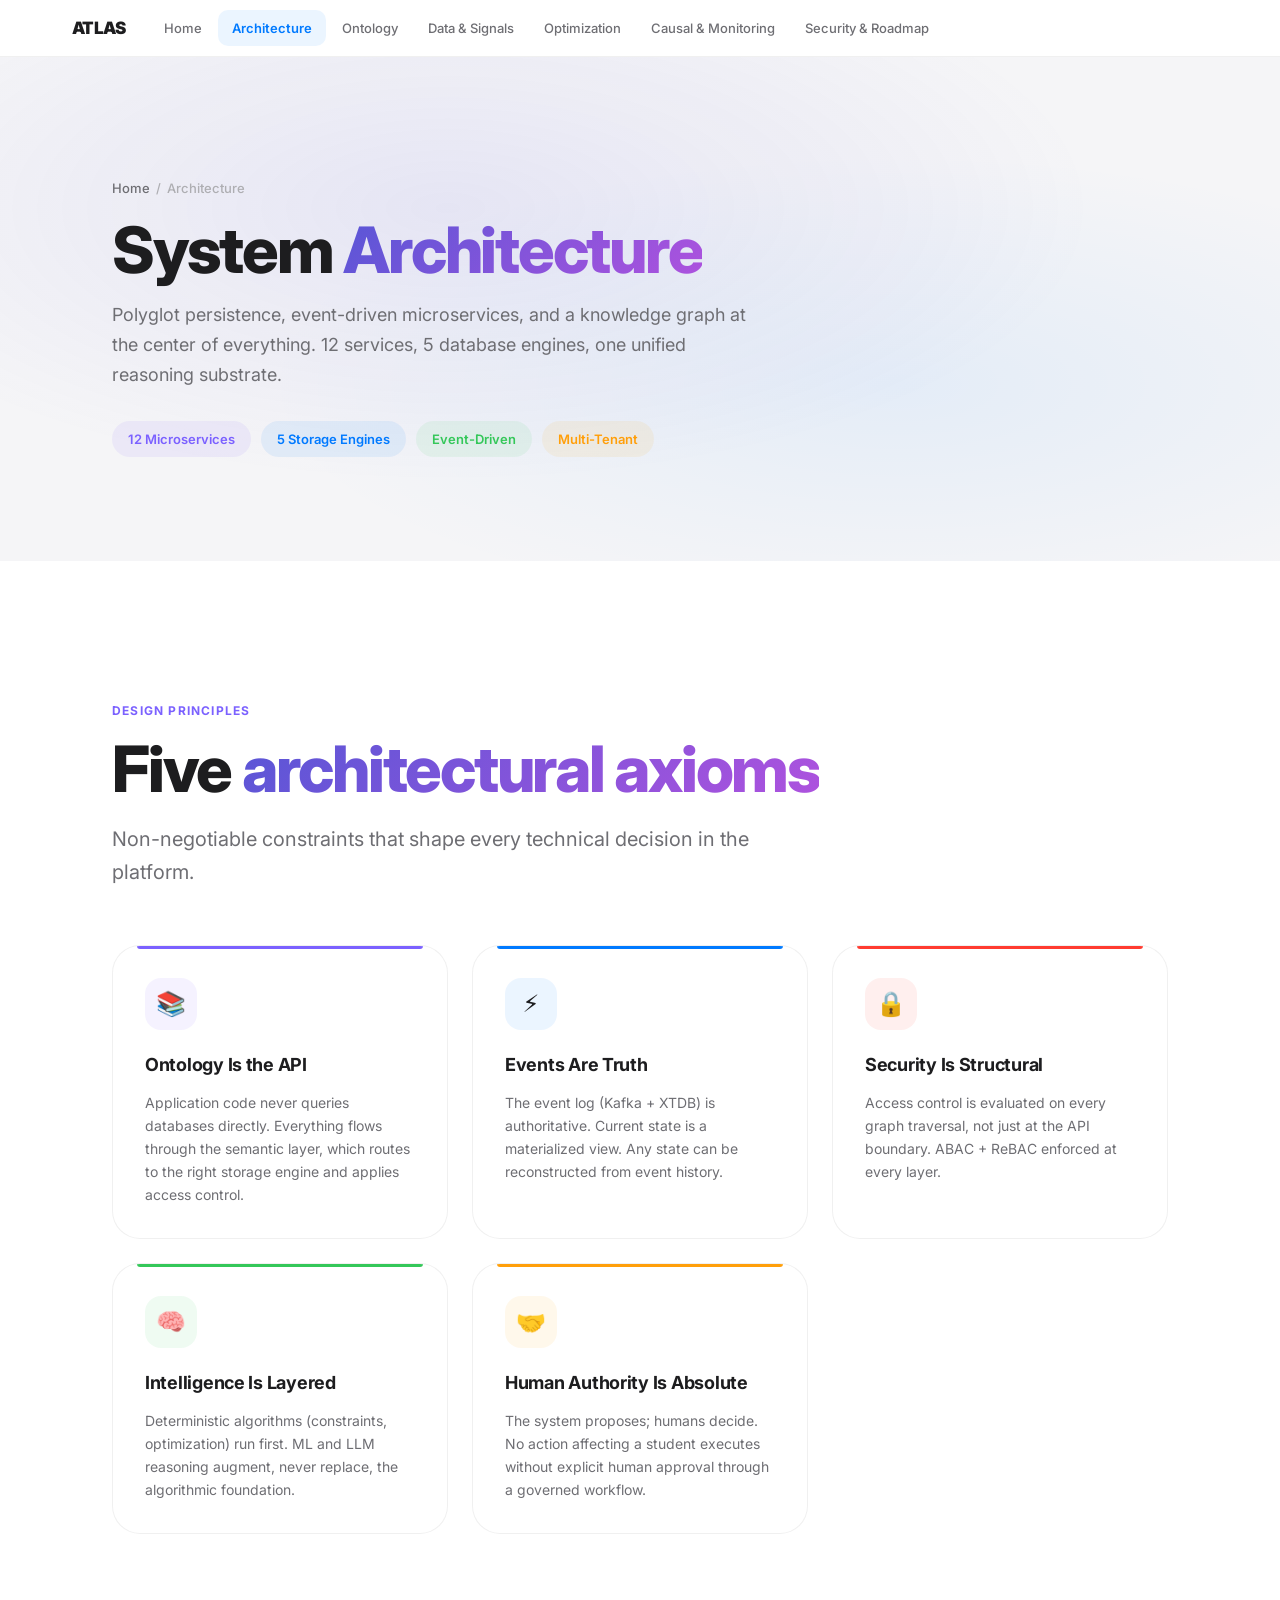
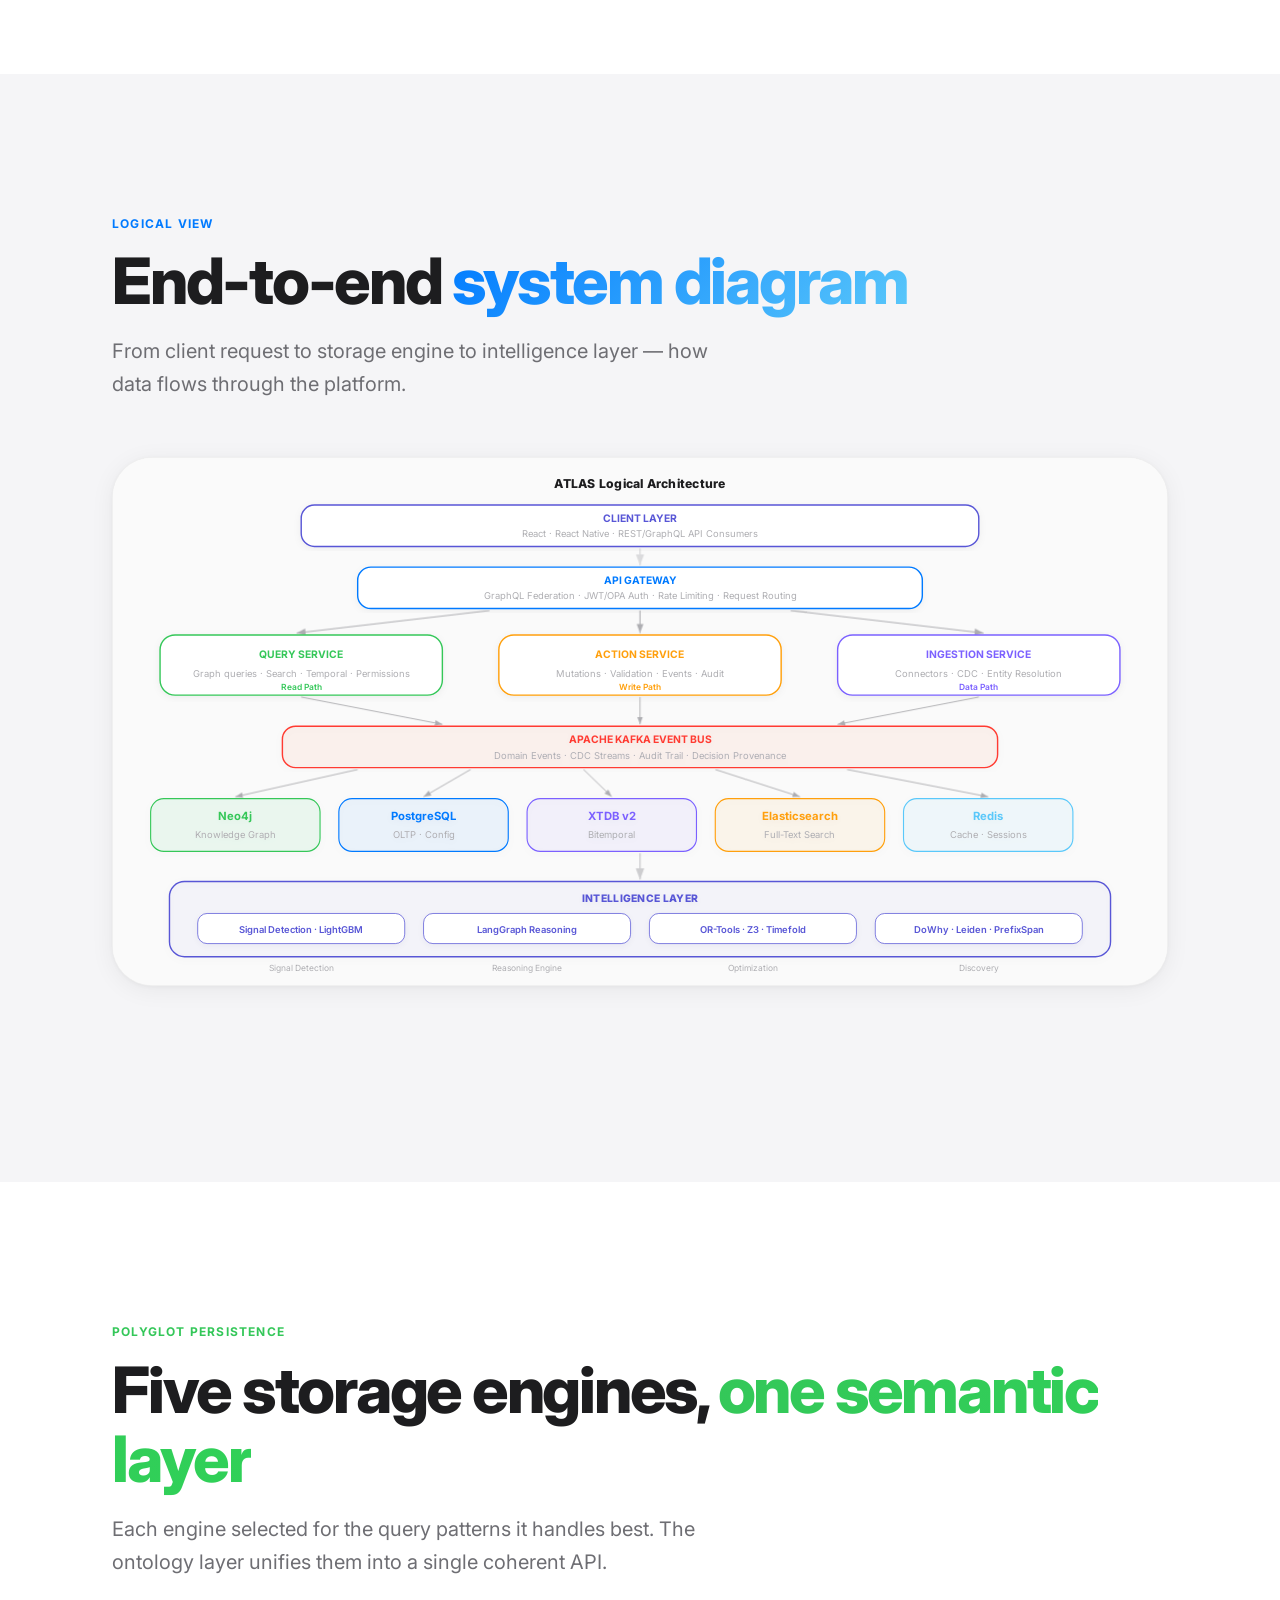
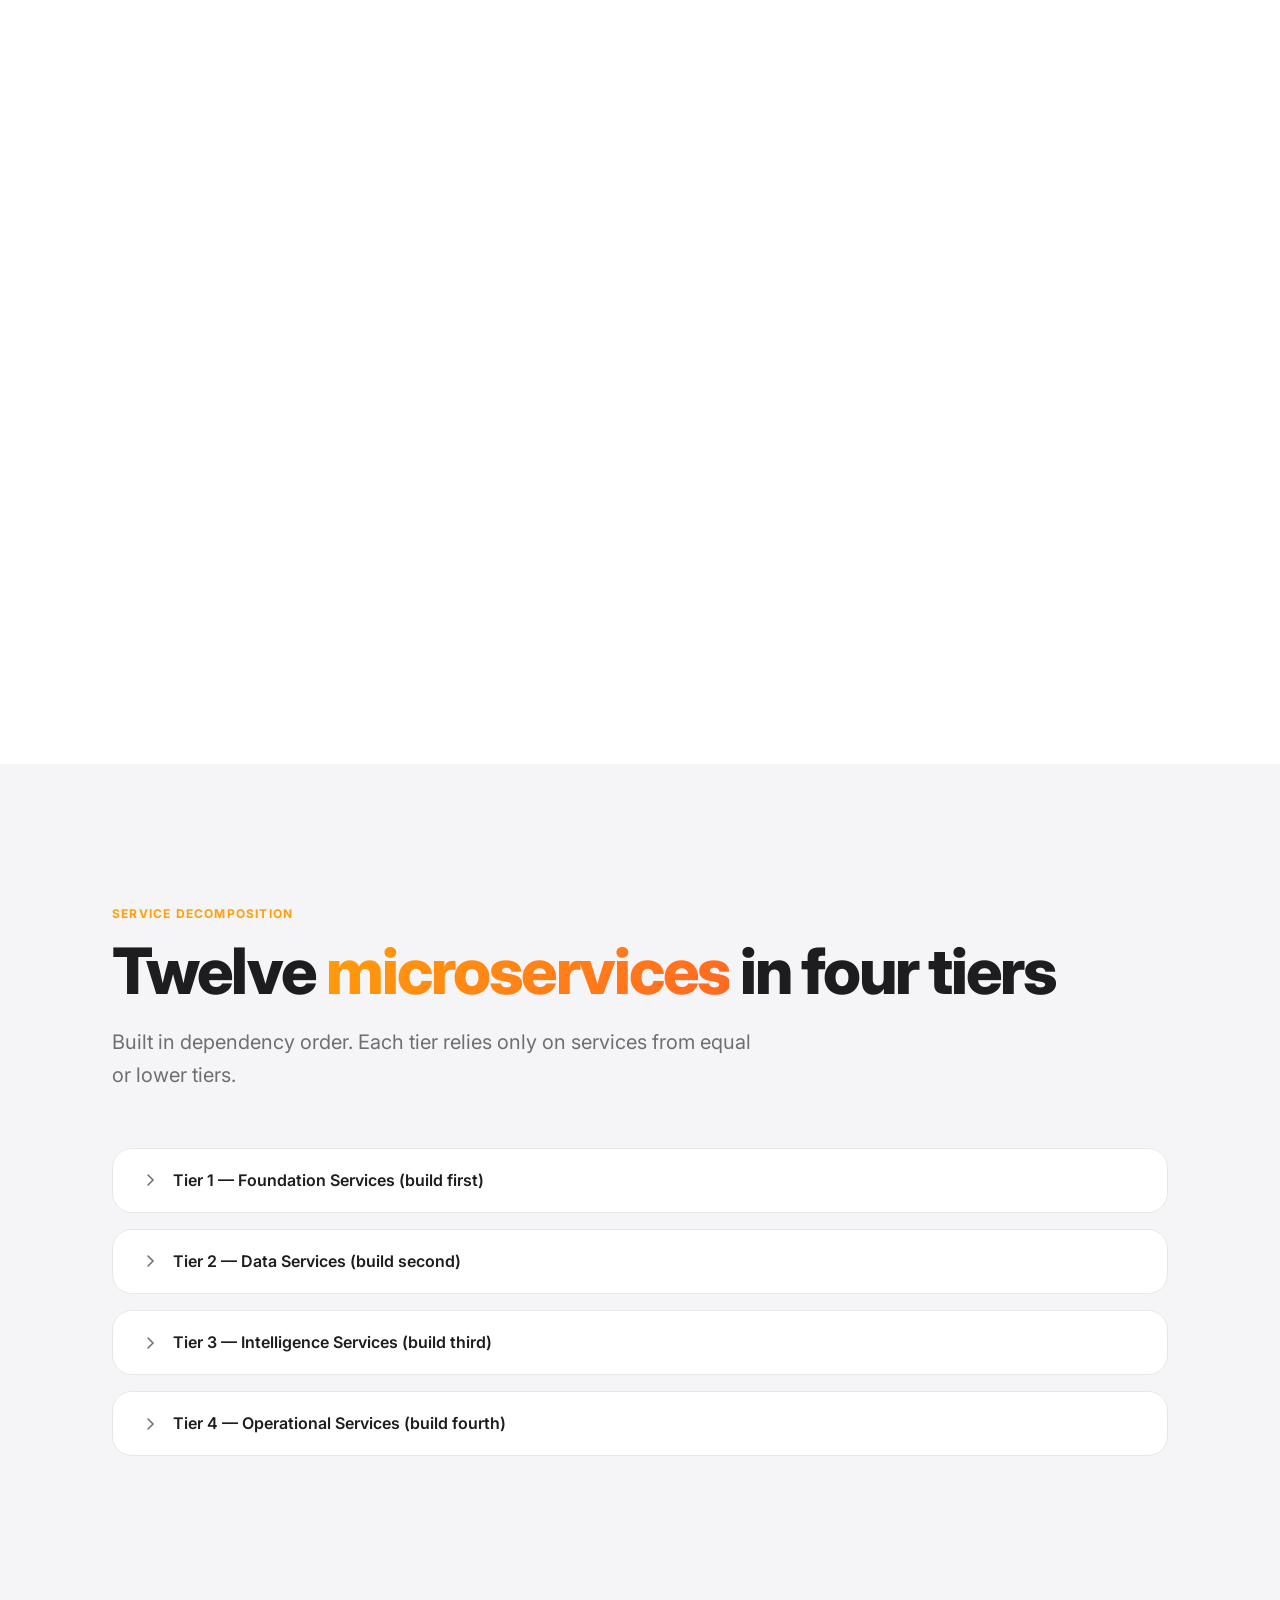
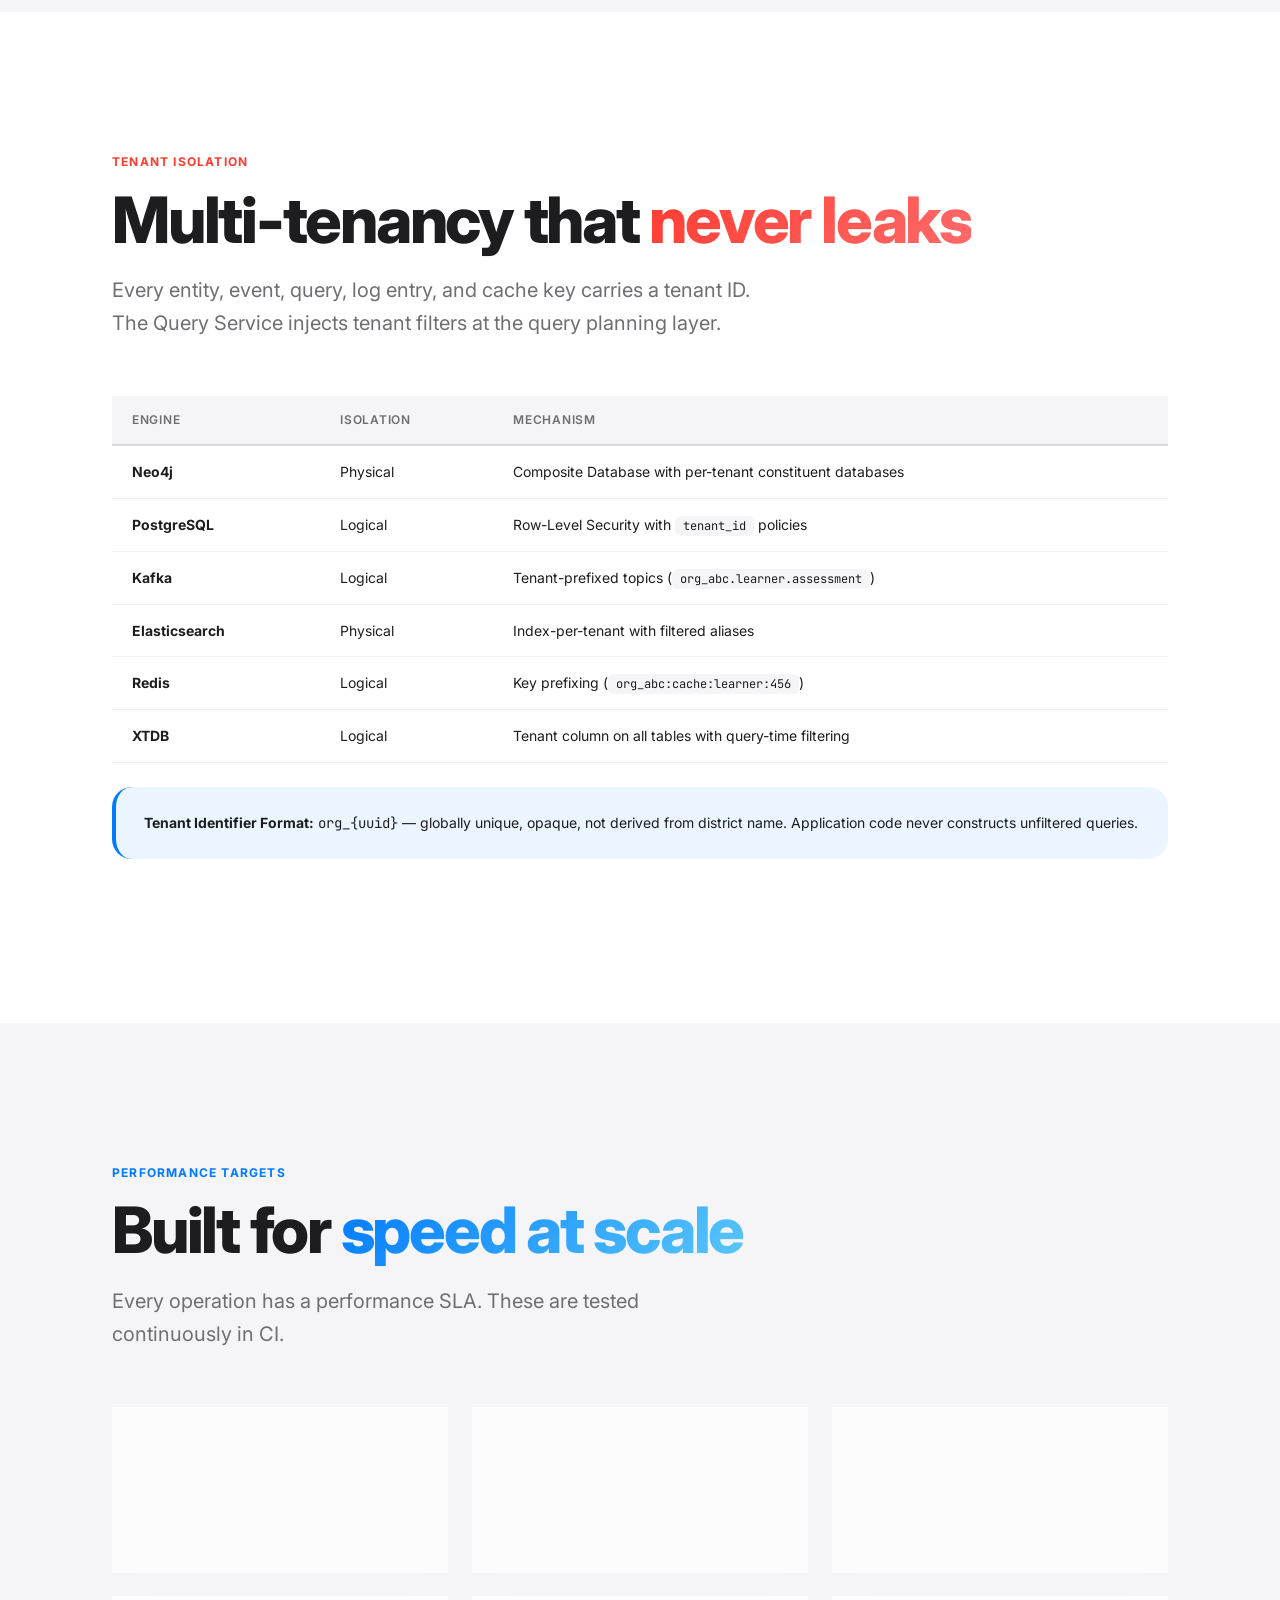
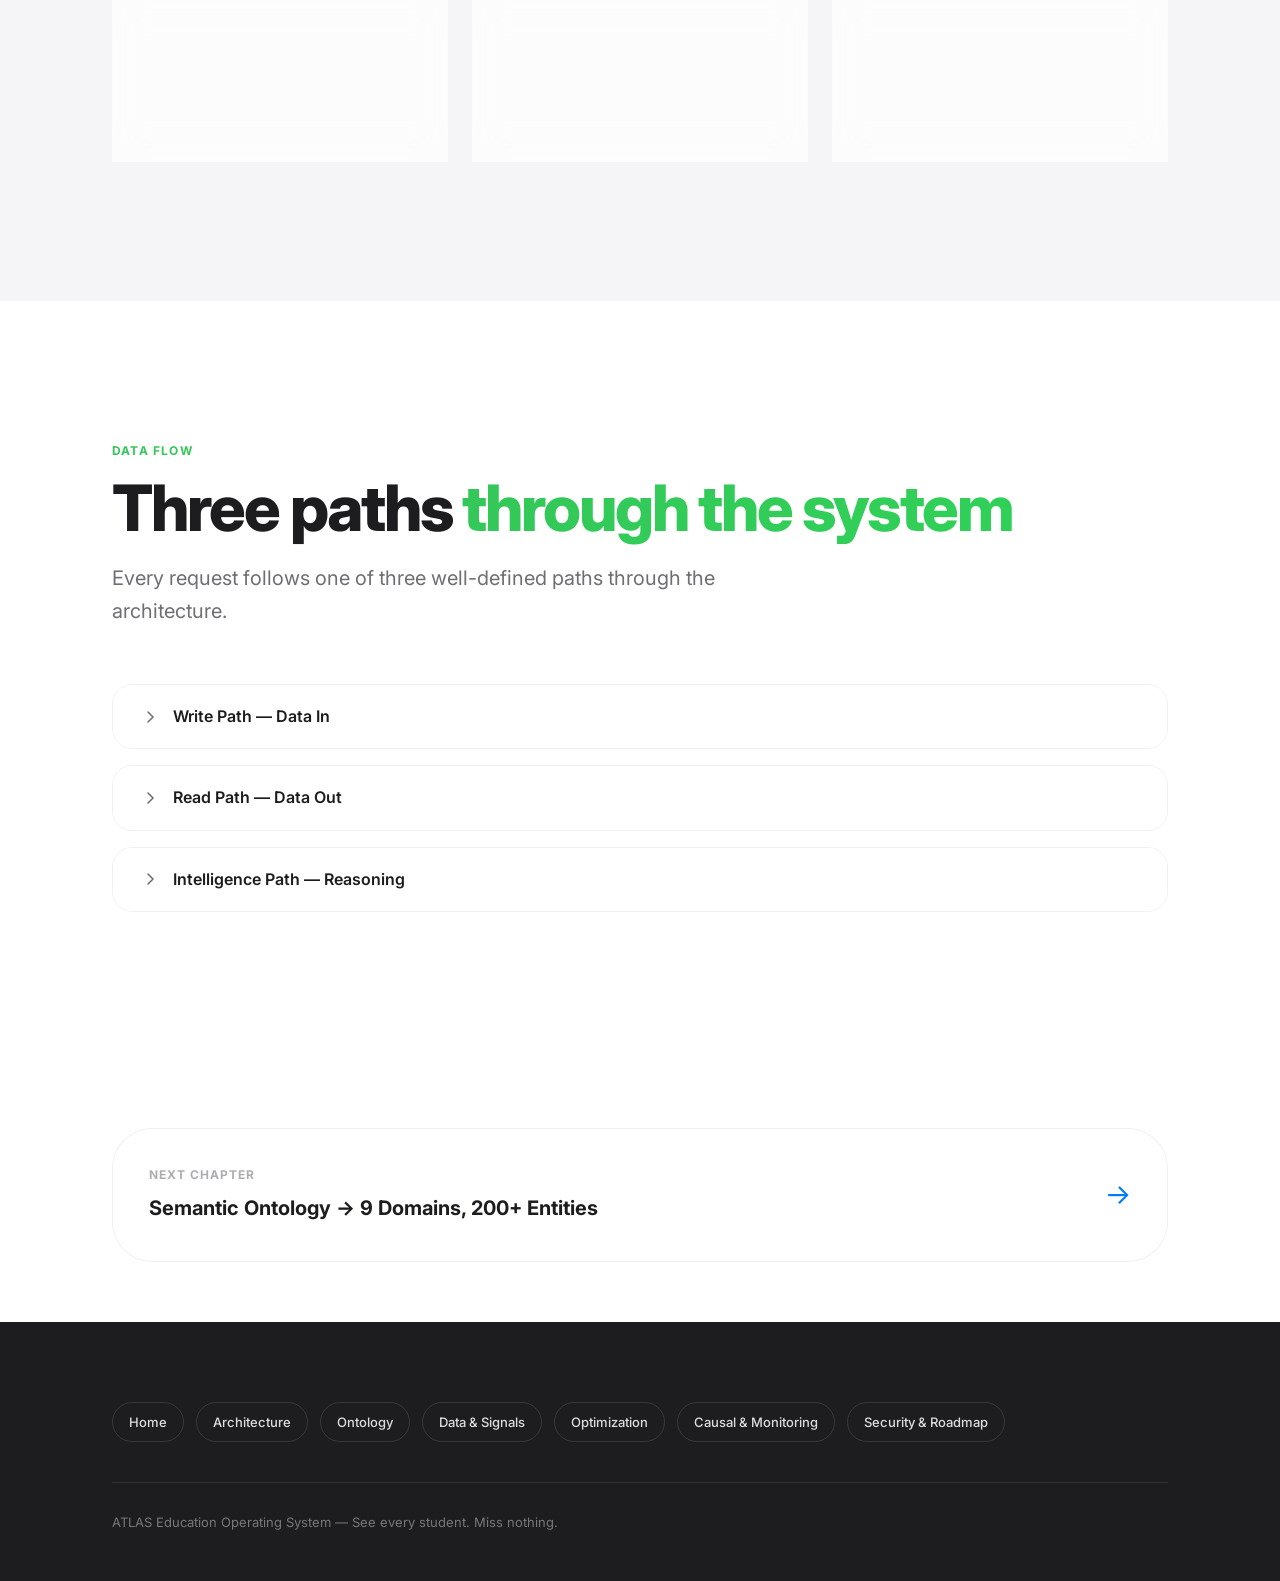
==== commit 3e9f5d46: "Redesign: add meta descriptions to all 7 pages for SEO Each page now has a unique, descriptive meta " ====
--- a/architecture.html
+++ b/architecture.html
@@ -4,6 +4,7 @@
 <meta charset="UTF-8">
 <meta name="viewport" content="width=device-width, initial-scale=1.0">
 <title>System Architecture — ATLAS</title>
+<meta name="description" content="Explore the ATLAS system architecture: polyglot persistence with Neo4j, PostgreSQL, XTDB v2, Elasticsearch, and Redis powering a unified education platform.">
 <link rel="stylesheet" href="atlas-design-system.css">
 </head>
 <body>
--- a/atlas-design-system.css
+++ b/atlas-design-system.css
@@ -771,24 +771,123 @@
 .stagger-9  { animation-delay: .9s !important; }
 .stagger-10 { animation-delay: 1.0s !important; }
 
-/* ── 28. Print Styles ─────────────────────────────────── */
+/* ── 28. Page Transitions ────────────────────────────── */
+@keyframes pageIn {
+  from { opacity: 0; }
+  to   { opacity: 1; }
+}
+body { animation: pageIn .4s var(--ease-out) both; }
+
+/* ── 29. Mobile Responsive Polish ────────────────────── */
+@media (max-width: 768px) {
+  section { padding: 80px 0; }
+  .con { padding: 0 20px; }
+  .con-narrow, .con-wide { padding: 0 20px; }
+  .page-hero { padding: 100px 0 60px; }
+  .hero { padding: 120px 0 80px; min-height: auto; }
+  .hero-title { font-size: clamp(36px, 8vw, 56px); }
+  .page-title { font-size: clamp(28px, 6vw, 48px); }
+  .sec-title { font-size: clamp(24px, 5vw, 40px); }
+  .sec-sub { font-size: 17px; margin-bottom: 36px; }
+  .pills { gap: 8px; }
+  .mp { font-size: 12px; padding: 6px 12px; }
+  .card { padding: 24px; border-radius: var(--r-m); }
+  .persona-card { padding: 28px; border-radius: var(--r-l); }
+  .stat-row { gap: 28px; }
+
+  /* Diagram containers: allow horizontal scroll on mobile */
+  .dia, .dia-hero {
+    margin-left: -20px; margin-right: -20px;
+    border-radius: var(--r-m);
+    overflow-x: auto; overflow-y: hidden;
+    -webkit-overflow-scrolling: touch;
+    scrollbar-width: thin;
+  }
+  .dia svg, .dia-hero svg {
+    min-width: 700px;
+  }
+
+  /* Table horizontal scroll */
+  .tbl { display: block; overflow-x: auto; -webkit-overflow-scrolling: touch; }
+  .tbl thead, .tbl tbody, .tbl tr, .tbl th, .tbl td { white-space: nowrap; }
+
+  /* Before/After */
+  .ba { grid-template-columns: 1fr; }
+
+  /* Footer */
+  footer { padding: 48px 0 32px; }
+  .footer-grid { gap: 8px; }
+  .footer-pill { font-size: 12px; padding: 6px 12px; }
+
+  /* Next topic link */
+  .next-topic { padding: 24px; border-radius: var(--r-l); }
+  .next-title { font-size: 17px; }
+
+  /* Hero illustration */
+  .hero-illustration { margin-top: 48px; border-radius: var(--r-l); }
+
+  /* Deep-dive details */
+  details.deep summary { padding: 14px 20px; font-size: 15px; }
+  .deep-body { padding: 20px; }
+}
+
+@media (max-width: 480px) {
+  .con { padding: 0 16px; }
+  section { padding: 60px 0; }
+  .hero { padding: 100px 0 60px; }
+  .page-hero { padding: 80px 0 48px; }
+  .card { padding: 20px; }
+  .g2, .g3, .g4 { gap: 16px; }
+  .hero-actions { flex-direction: column; }
+  .hero-actions .cta-btn { width: 100%; justify-content: center; }
+  .problem-side { padding: 32px 24px; }
+  .flow-icon { width: 56px; height: 56px; border-radius: 16px; font-size: 24px; }
+}
+
+/* ── 30. Print Styles ────────────────────────────────── */
 @media print {
-  nav, #progress, #top-btn { display: none !important; }
-  body { font-size: 12px; }
-  .card, .persona-card, .preview-card, details.deep { break-inside: avoid; }
+  nav, #progress, #top-btn, .hero-bg, .page-bg { display: none !important; }
+  body { font-size: 11pt; color: #000; background: #fff; animation: none !important; }
+  a { color: #000; text-decoration: underline; }
+  .card, .persona-card, .preview-card, details.deep, .dia, .dia-hero { break-inside: avoid; }
+  .card, .persona-card { border: 1px solid #ccc; box-shadow: none; backdrop-filter: none; }
   .reveal { opacity: 1 !important; transform: none !important; }
-}
-
-/* ── 29. Reduced Motion ───────────────────────────────── */
+  section { padding: 40px 0; }
+  .page-hero { padding: 60px 0 30px; }
+  .hero { padding: 60px 0 30px; min-height: auto; }
+  footer { background: #fff; color: #333; border-top: 1px solid #ccc; padding: 20px 0; }
+  footer a { color: #333; }
+  .footer-pill { border-color: #ccc; }
+  .footer-bottom { color: #666; }
+  .grad-blue, .grad-purple, .grad-green, .grad-amber, .grad-red, .grad-multi {
+    -webkit-text-fill-color: currentColor; background: none;
+  }
+  .dia, .dia-hero { box-shadow: none; border: 1px solid #ddd; overflow: visible; }
+  .next-topic { border: 1px solid #ccc; box-shadow: none; }
+  details.deep { border: 1px solid #ccc; }
+  details.deep[open] { box-shadow: none; }
+}
+
+/* ── 31. Reduced Motion ──────────────────────────────── */
 @media (prefers-reduced-motion: reduce) {
   *, *::before, *::after {
     animation-duration: 0.01ms !important;
     animation-iteration-count: 1 !important;
     transition-duration: 0.01ms !important;
   }
+  body { animation: none !important; }
   .reveal { opacity: 1; transform: none; }
   html { scroll-behavior: auto; }
   .hero-bg { animation: none; }
+  /* Disable all SVG animations */
+  svg animate, svg animateMotion, svg animateTransform {
+    display: none;
+  }
+  .svg-fade, .svg-scale, .svg-float, .svg-pulse, .svg-draw, .svg-spin {
+    animation: none !important;
+    opacity: 1 !important;
+  }
+  #progress { animation: none; background: var(--blue); }
 }
 
 /* ── 30. Homepage-Specific ────────────────────────────── */
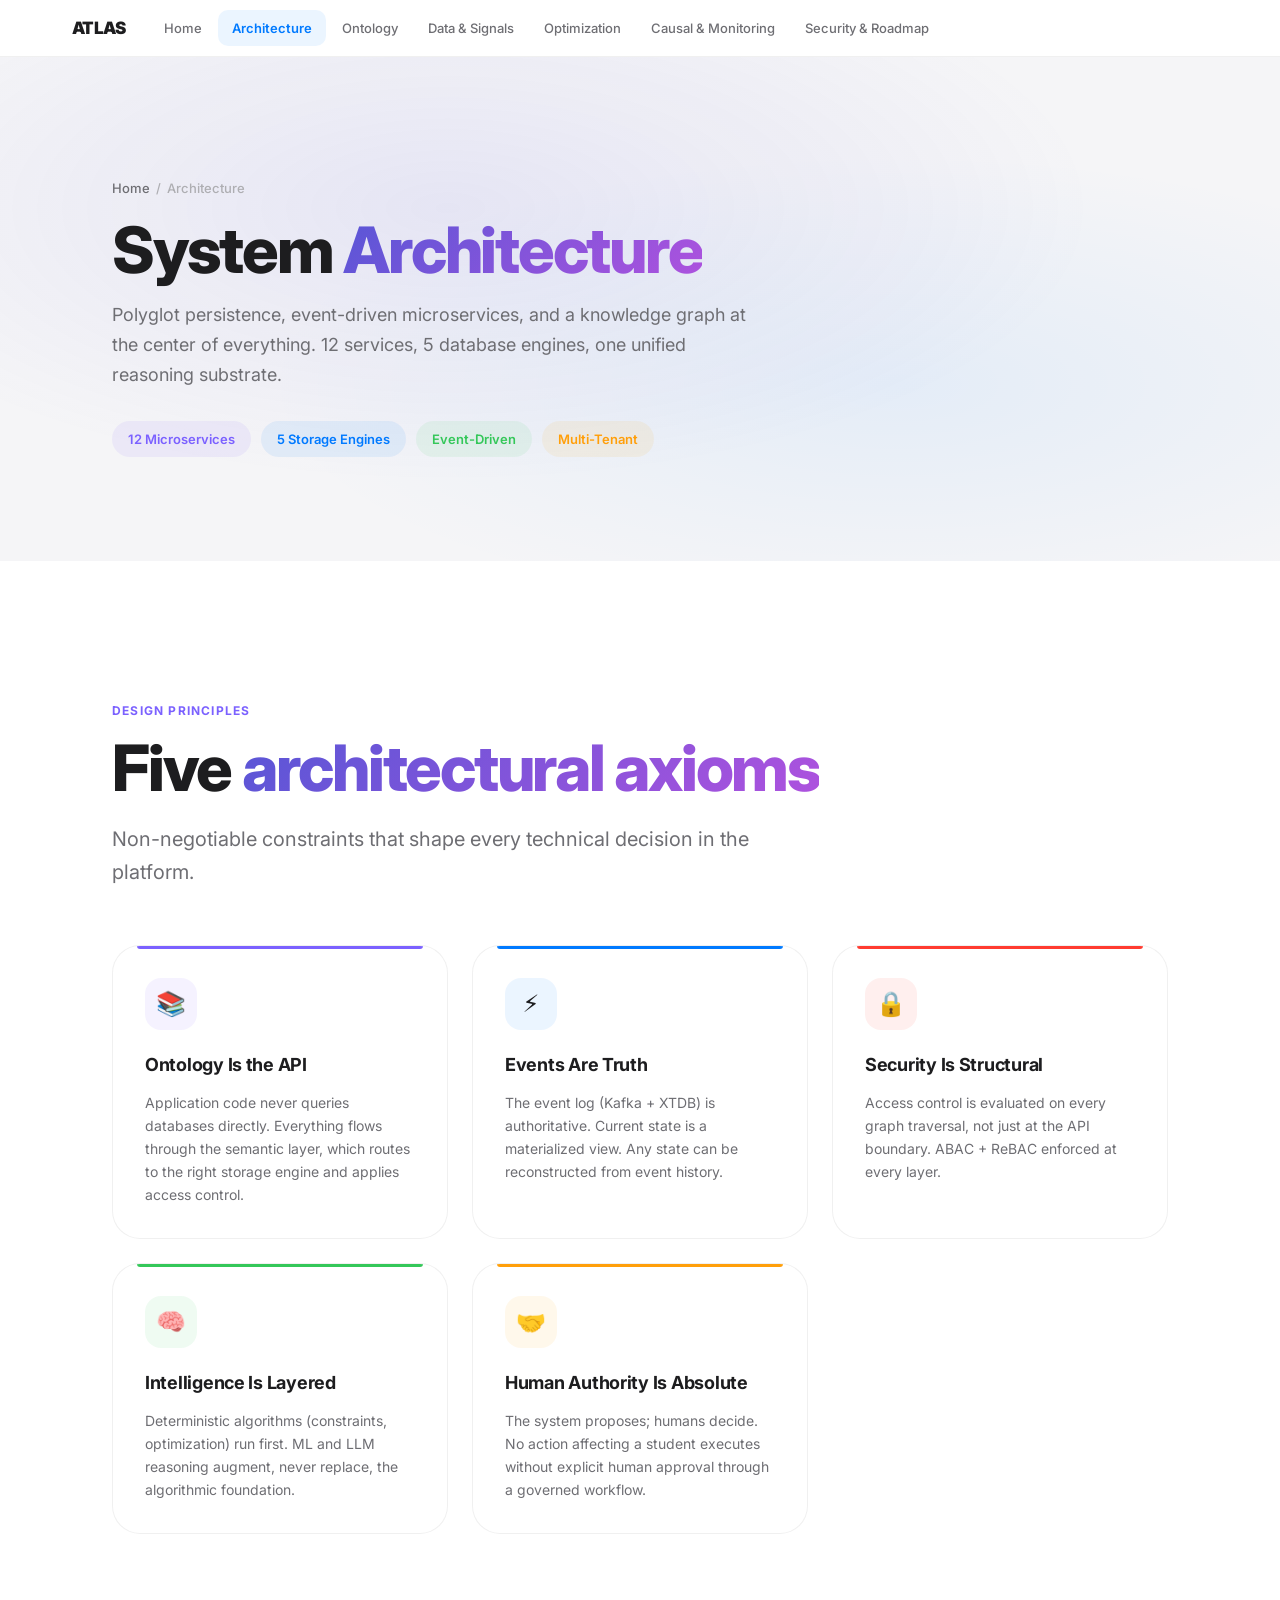
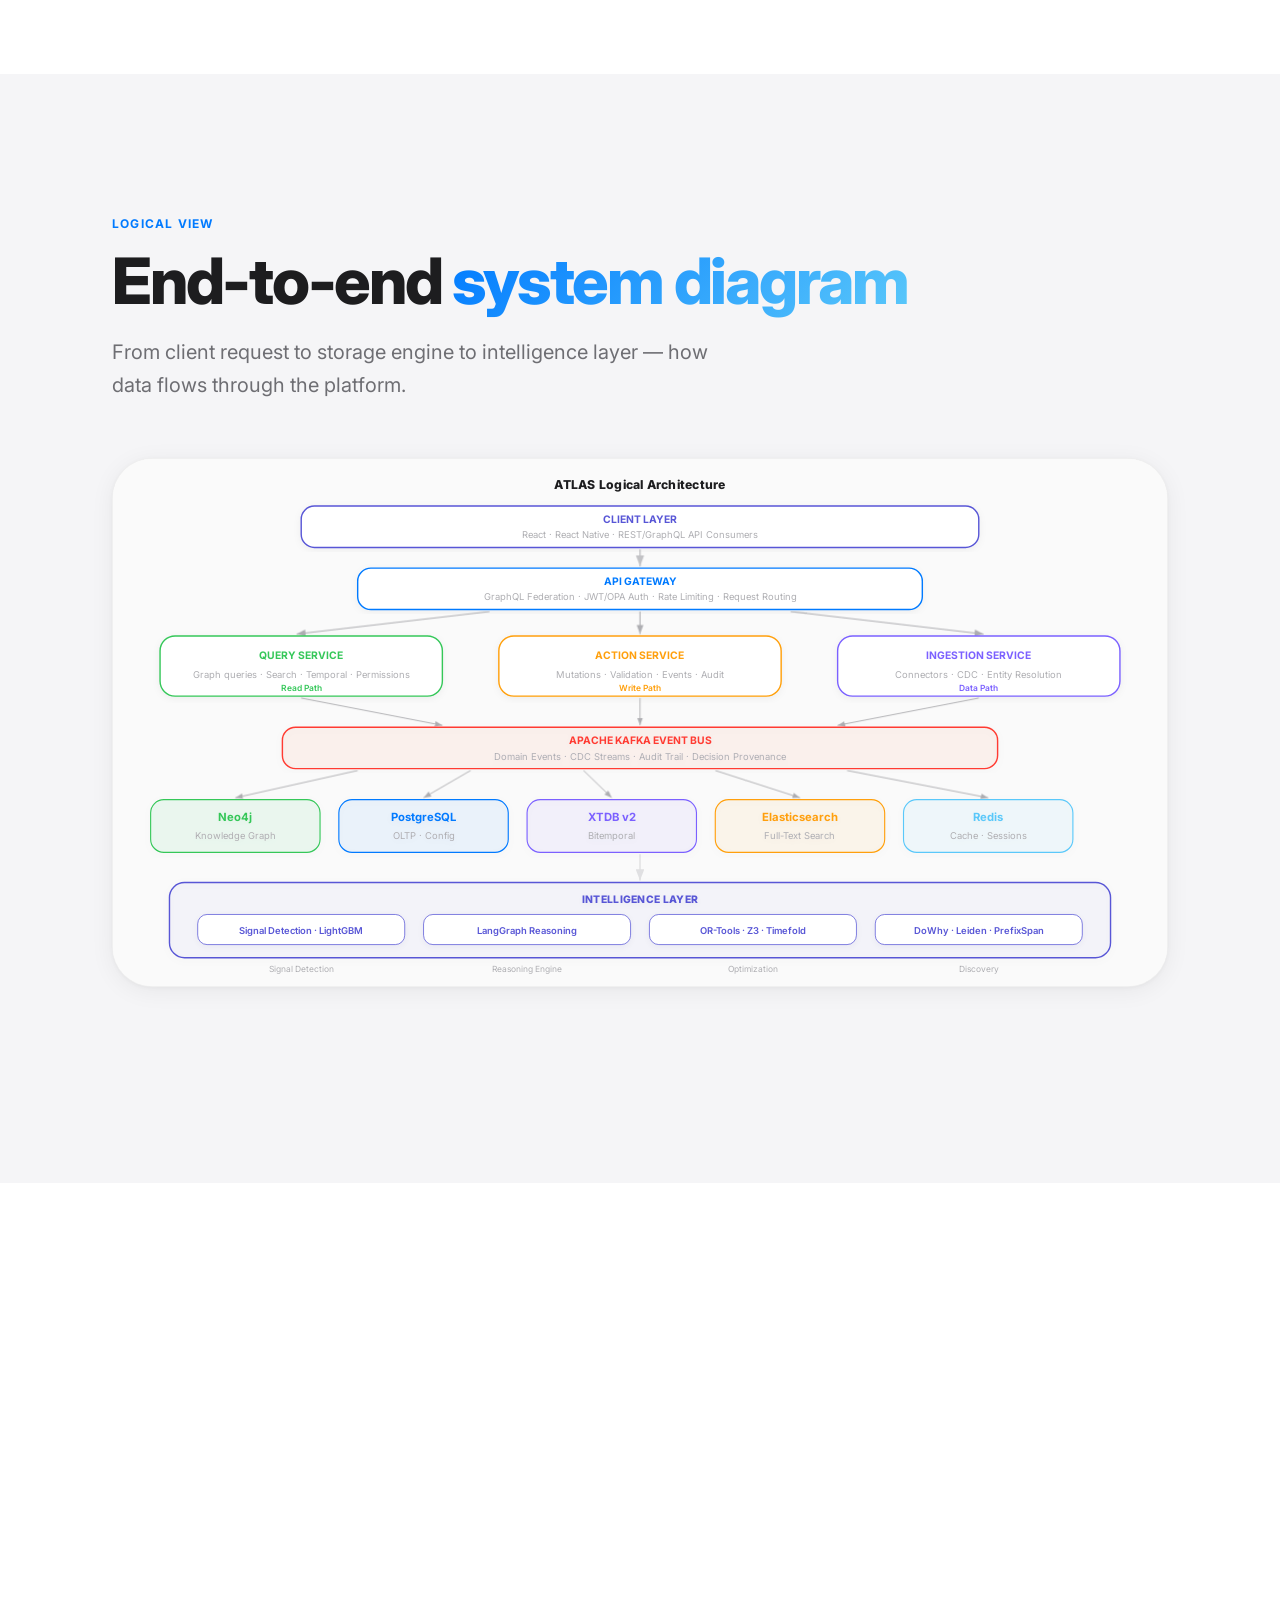
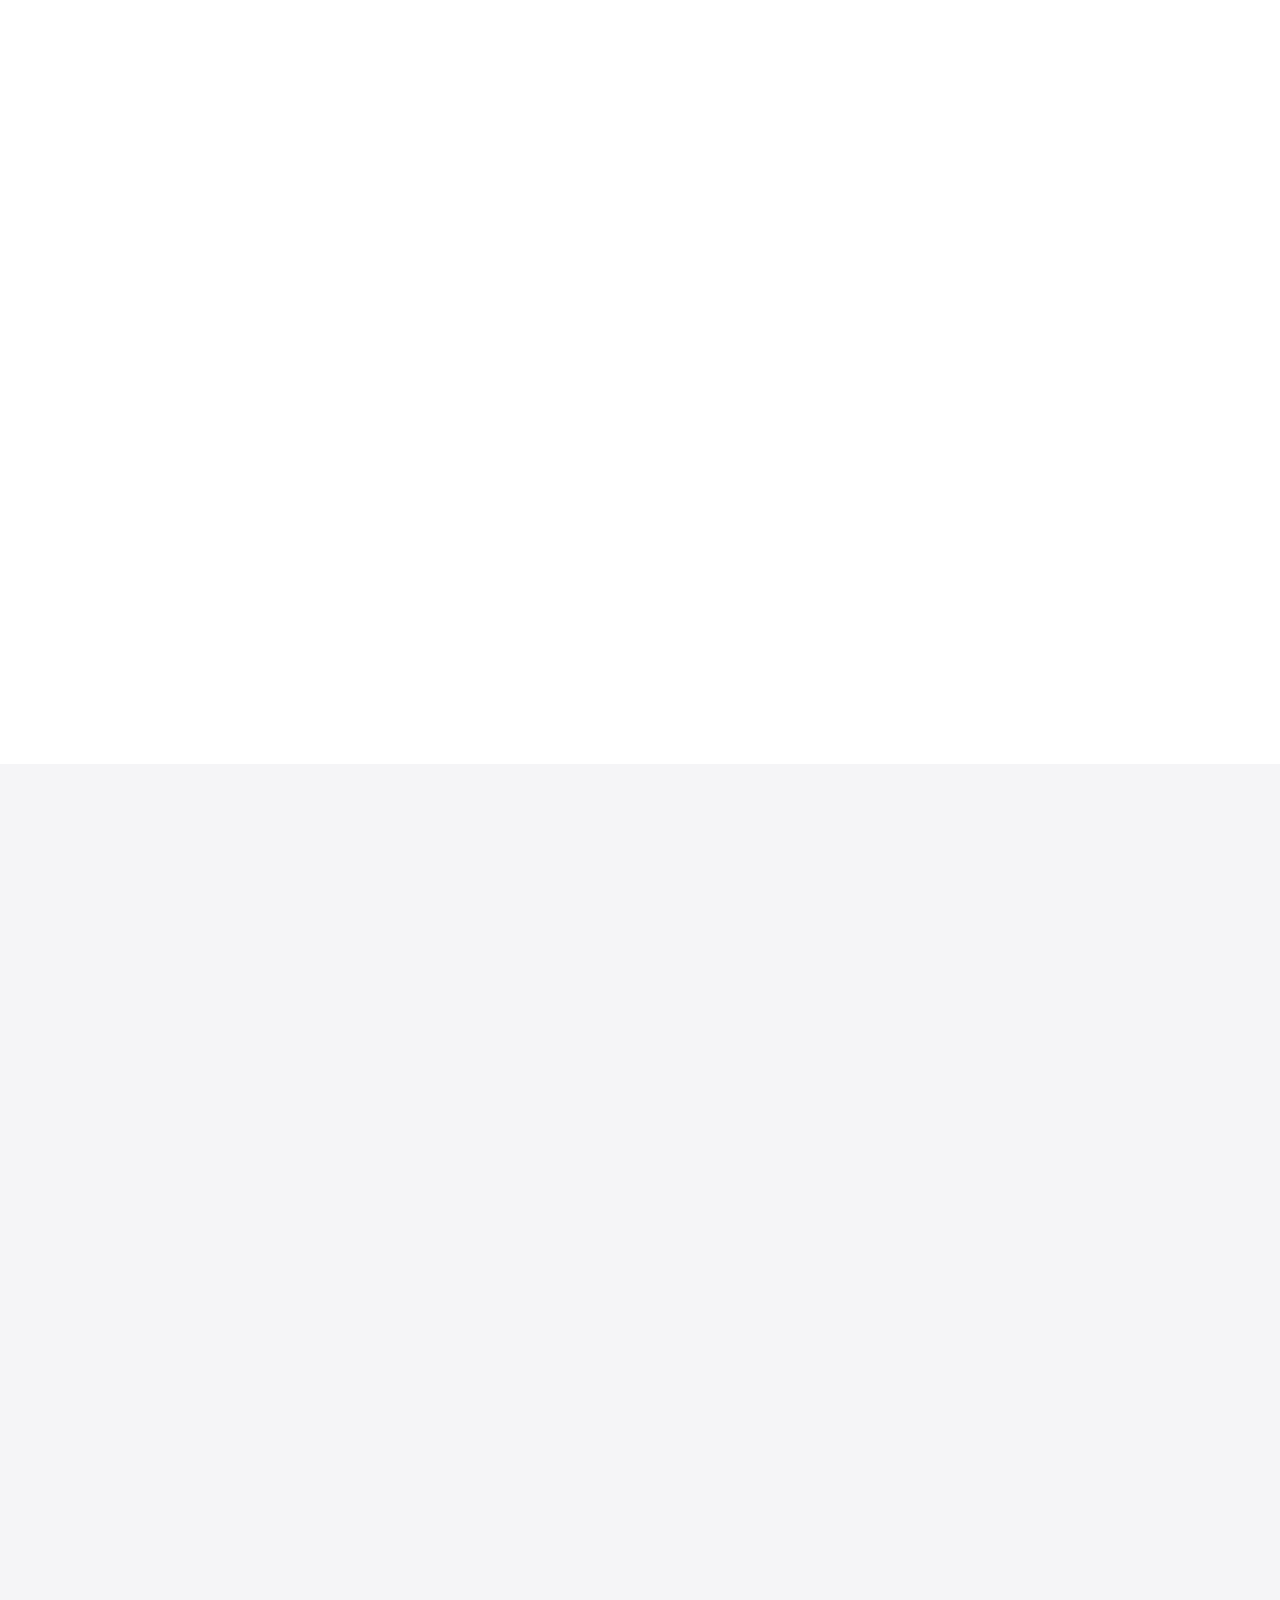
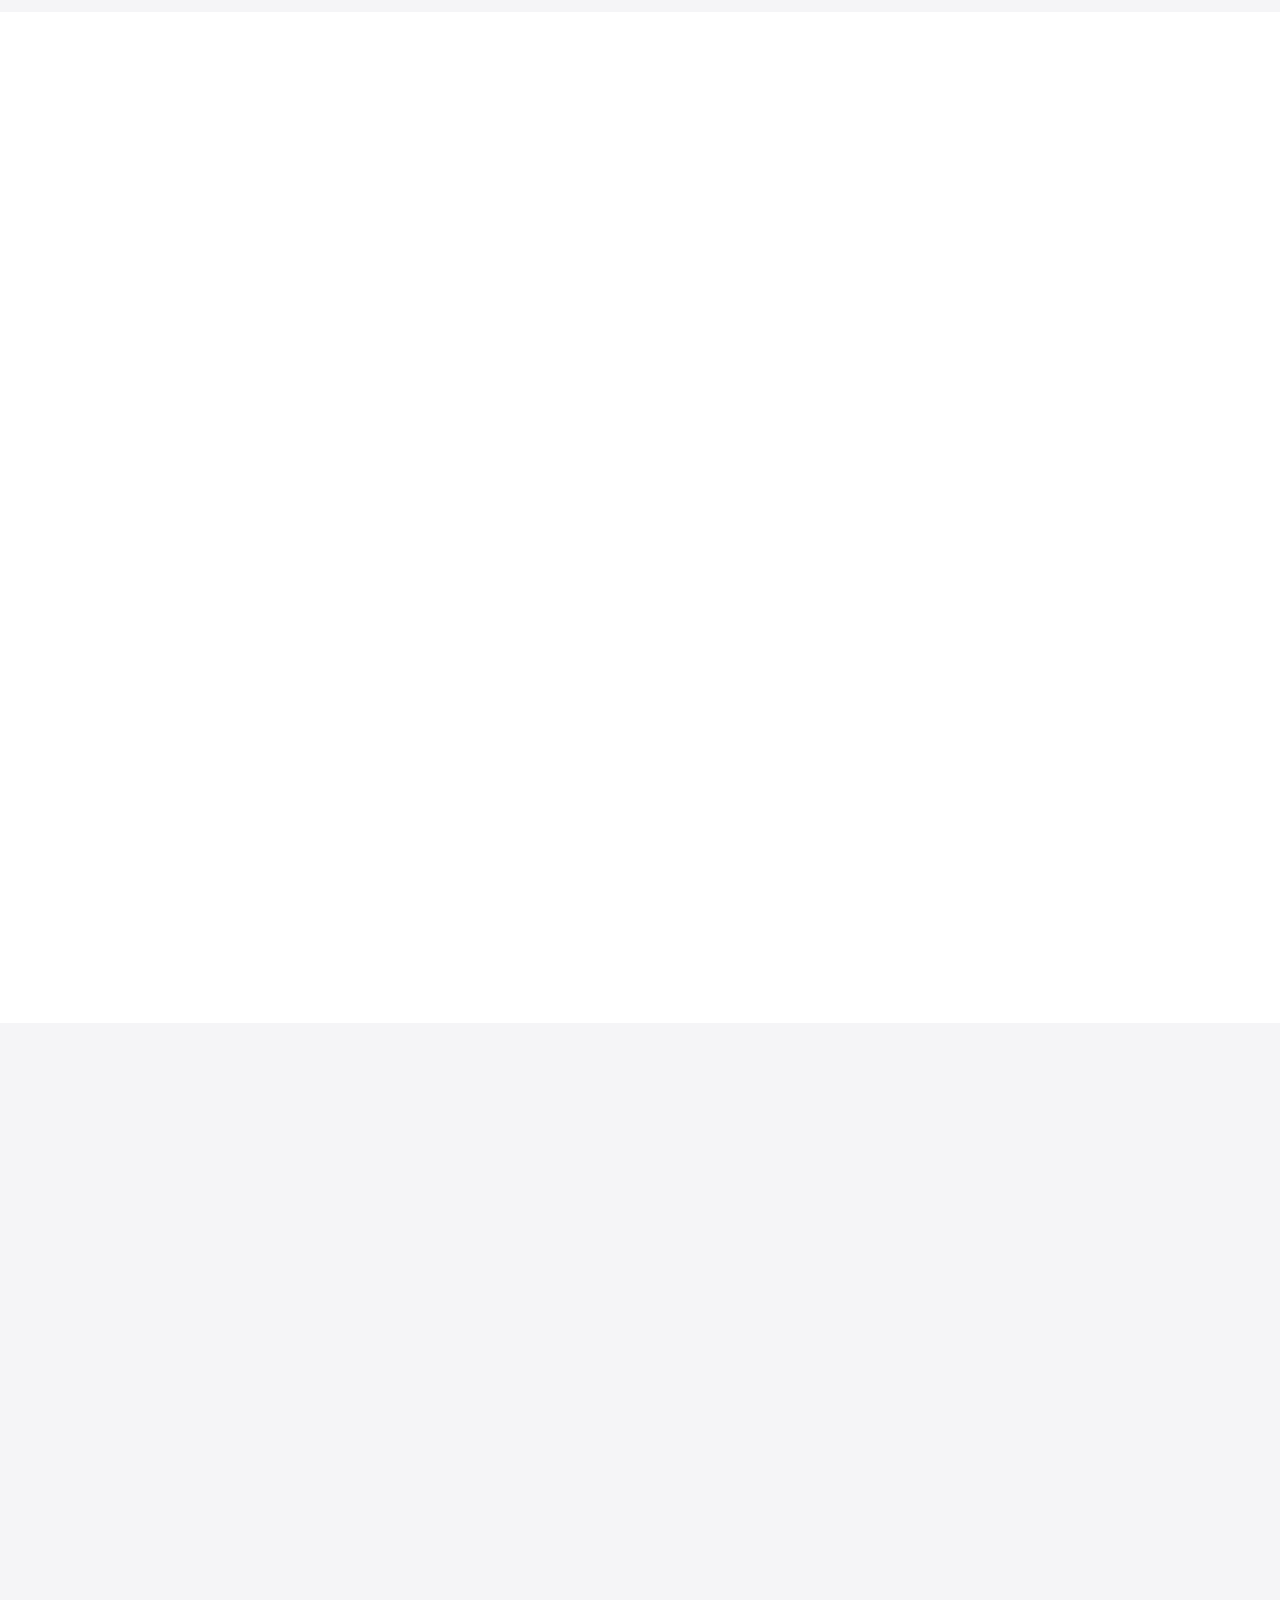
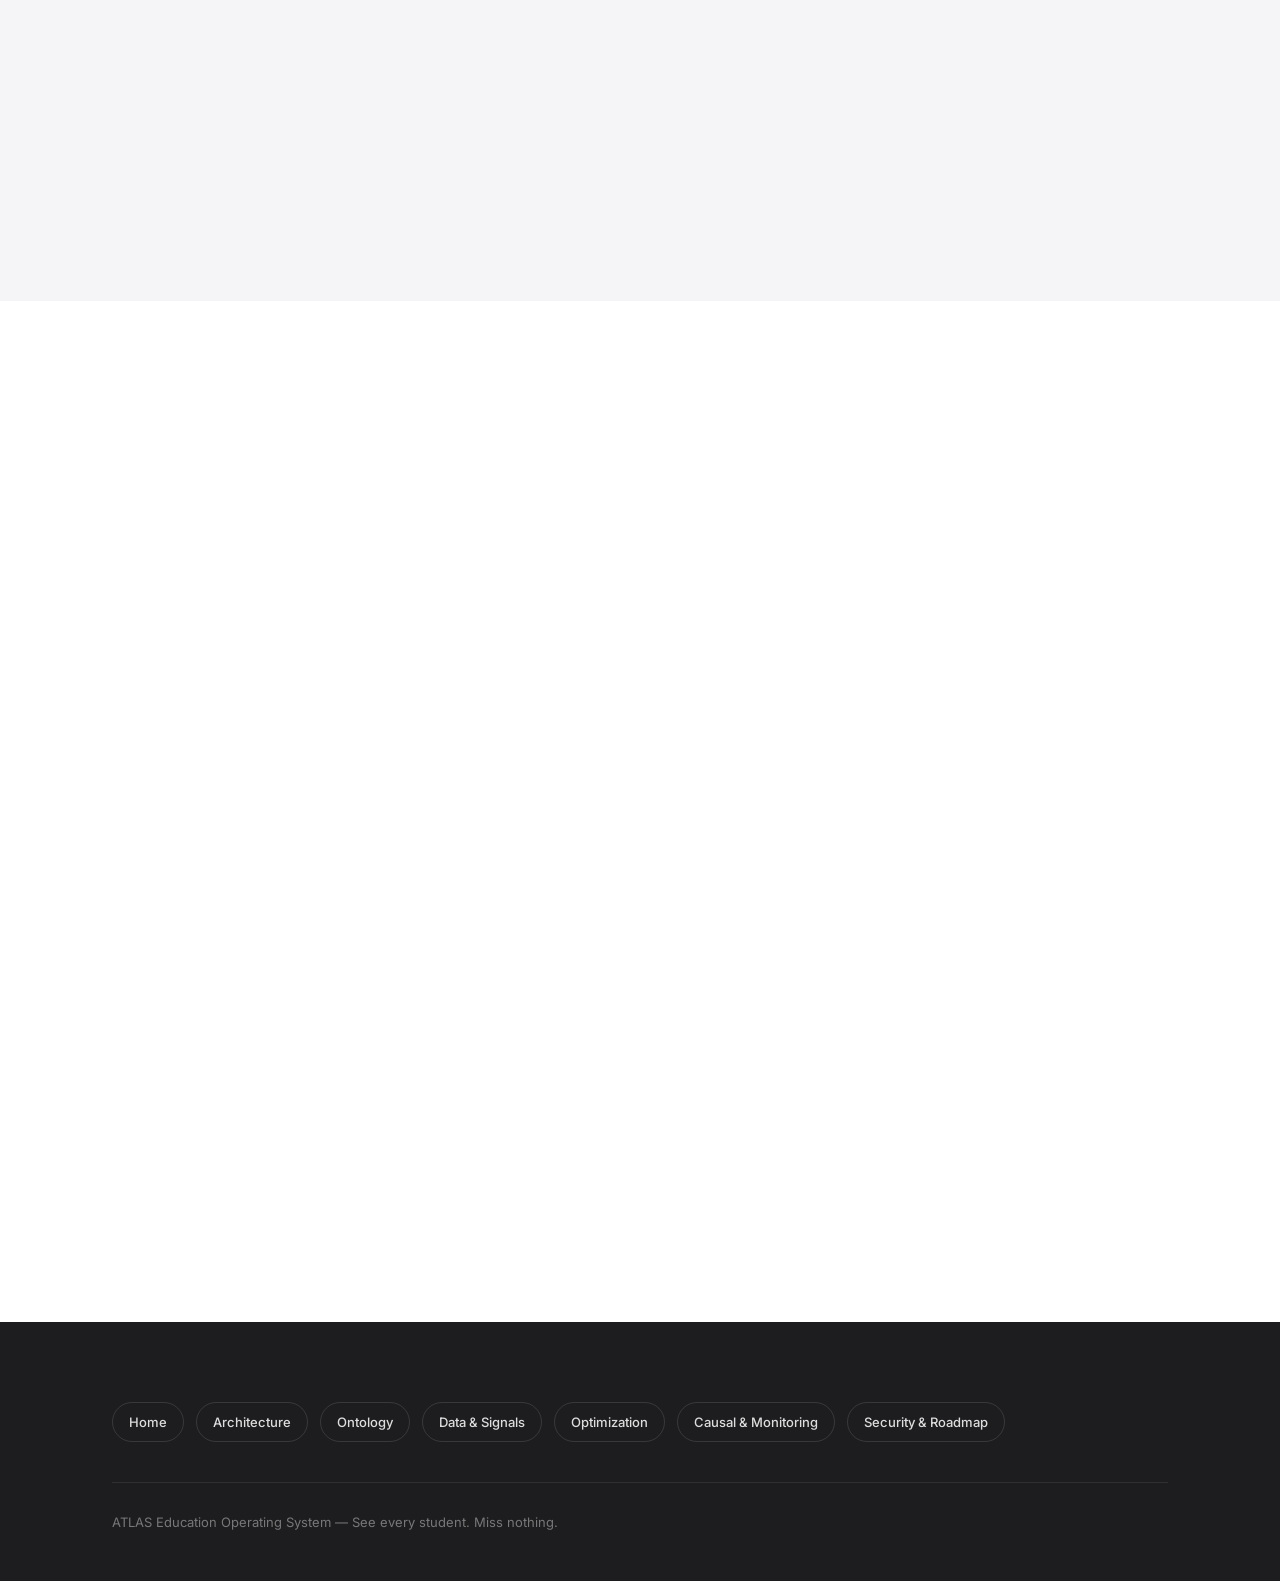
==== commit 0760eeea: "Redesign: final polish — extract JS, accessibility, performance - Extract shared JavaScript to atlas" ====
--- a/architecture.html
+++ b/architecture.html
@@ -8,6 +8,7 @@
 <link rel="stylesheet" href="atlas-design-system.css">
 </head>
 <body>
+<a href="#main" class="skip-link">Skip to main content</a>
 <div id="progress" style="width:0%"></div>
 
 <nav>
@@ -26,6 +27,7 @@
 </div>
 </nav>
 
+<main id="main">
 <!-- ═══════════════════════════════════ PAGE HERO ═══════════════════════════════════ -->
 <section class="page-hero" style="background:var(--bg2)">
 <div class="page-bg" style="background:radial-gradient(ellipse at 35% 30%, rgba(88,86,214,.1) 0%, transparent 55%),radial-gradient(ellipse at 70% 65%, rgba(0,122,255,.07) 0%, transparent 50%);"></div>
@@ -429,6 +431,8 @@
 </div>
 </section>
 
+</main>
+
 <footer>
 <div class="con">
   <div class="footer-grid">
@@ -446,12 +450,6 @@
 
 <button id="top-btn" onclick="window.scrollTo({top:0,behavior:'smooth'})" aria-label="Back to top">&uarr;</button>
 
-<script>
-const obs=new IntersectionObserver(e=>{e.forEach(el=>{if(el.isIntersecting){el.target.classList.add('visible');obs.unobserve(el.target)}})},{threshold:.06,rootMargin:'0px 0px -80px 0px'});
-document.querySelectorAll('.reveal').forEach(el=>obs.observe(el));
-let t=false;window.addEventListener('scroll',()=>{if(!t){requestAnimationFrame(()=>{const h=document.documentElement.scrollHeight-window.innerHeight;if(h>0)document.getElementById('progress').style.width=(window.scrollY/h*100)+'%';t=false});t=true}});
-const topBtn=document.getElementById('top-btn');let tt=false;window.addEventListener('scroll',()=>{if(!tt){requestAnimationFrame(()=>{topBtn.classList.toggle('show',window.scrollY>600);tt=false});tt=true}});
-document.querySelectorAll('details.deep').forEach(d=>{d.addEventListener('toggle',()=>{if(d.open)setTimeout(()=>d.scrollIntoView({behavior:'smooth',block:'nearest'}),120)})});
-</script>
+<script src="atlas.js" defer></script>
 </body>
 </html>
--- a/atlas-design-system.css
+++ b/atlas-design-system.css
@@ -890,7 +890,24 @@
   #progress { animation: none; background: var(--blue); }
 }
 
-/* ── 30. Homepage-Specific ────────────────────────────── */
+/* ── 32. Skip Link (Accessibility) ───────────────────── */
+.skip-link {
+  position: absolute; top: -100px; left: 16px;
+  background: var(--tx); color: #fff;
+  padding: 12px 24px; border-radius: 0 0 var(--r-s) var(--r-s);
+  font-size: var(--t-small); font-weight: 600;
+  z-index: 10000; text-decoration: none;
+  transition: top .2s var(--ease-out);
+}
+.skip-link:focus { top: 0; }
+
+/* ── 33. Content Visibility (Performance) ────────────── */
+section:not(.hero):not(.page-hero) {
+  content-visibility: auto;
+  contain-intrinsic-size: auto 800px;
+}
+
+/* ── 34. Homepage-Specific ───────────────────────────── */
 
 /* Hero stat pills */
 .hero-stats {
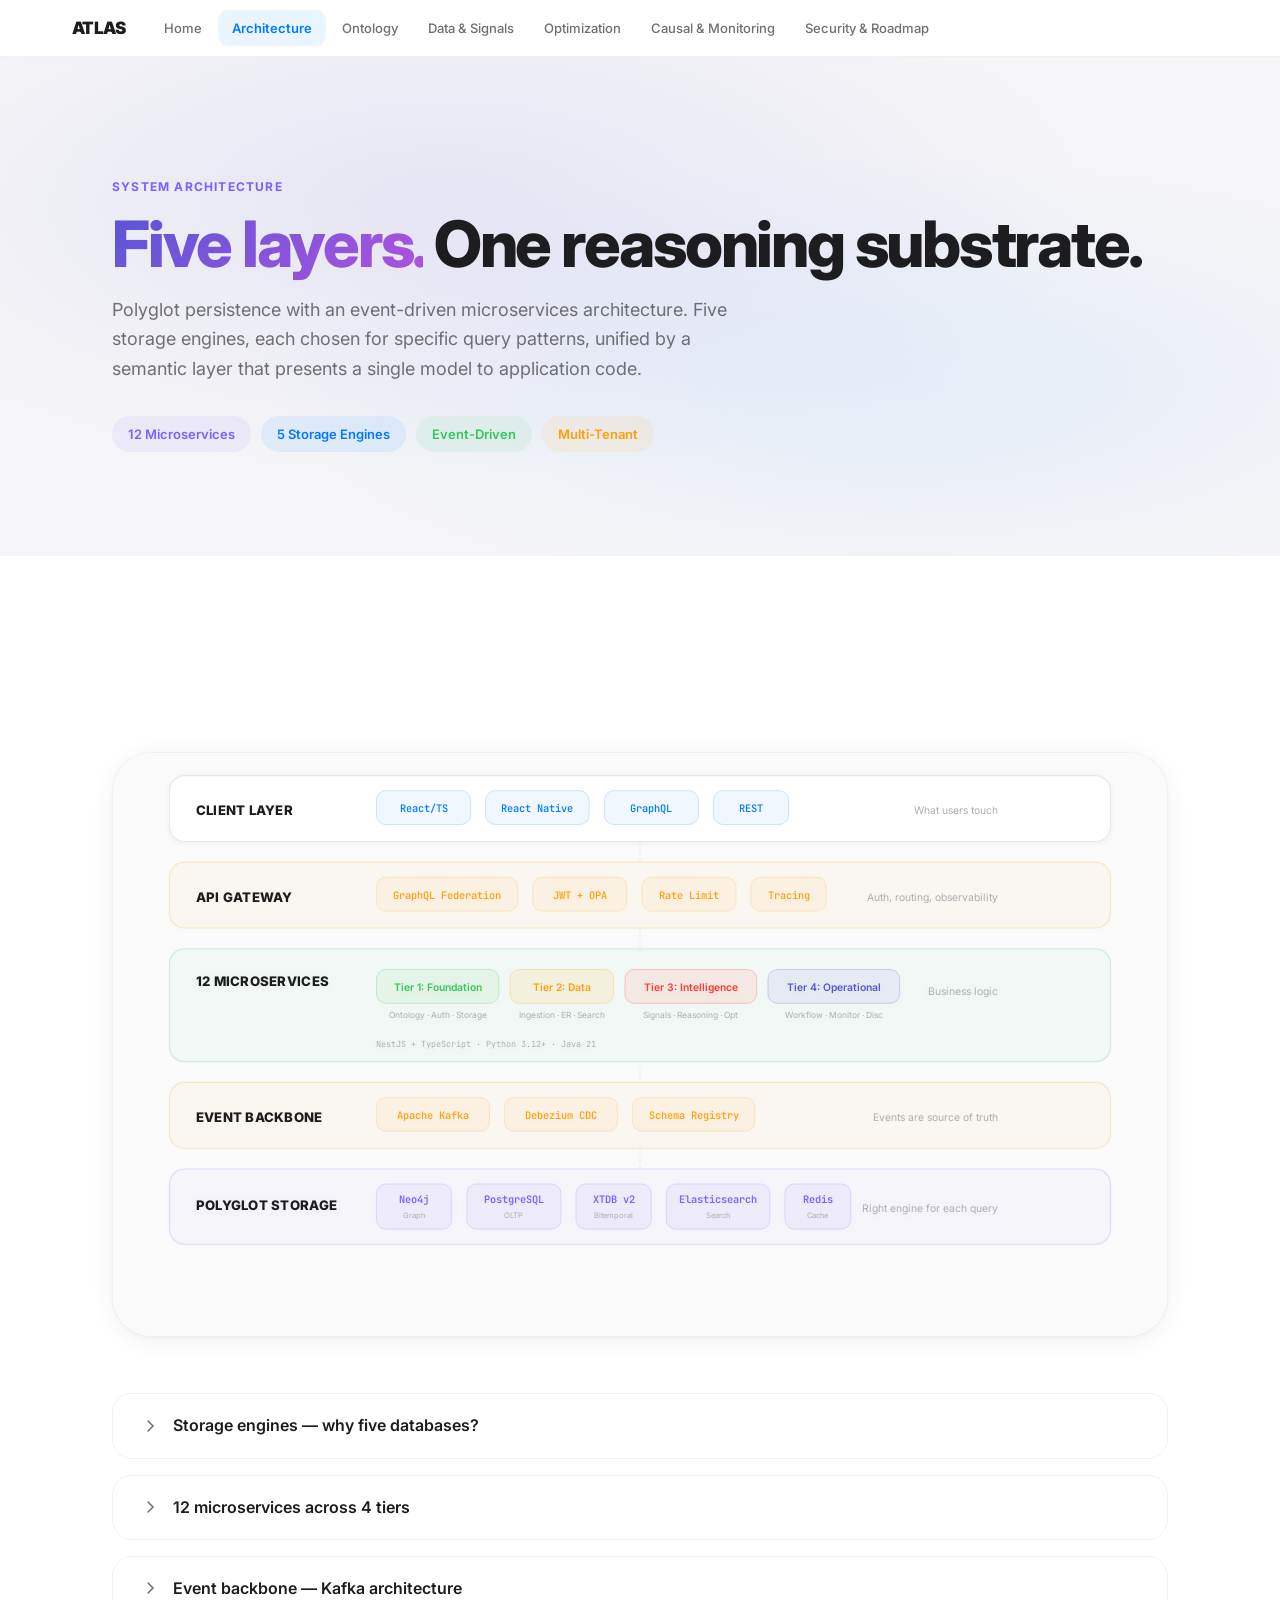
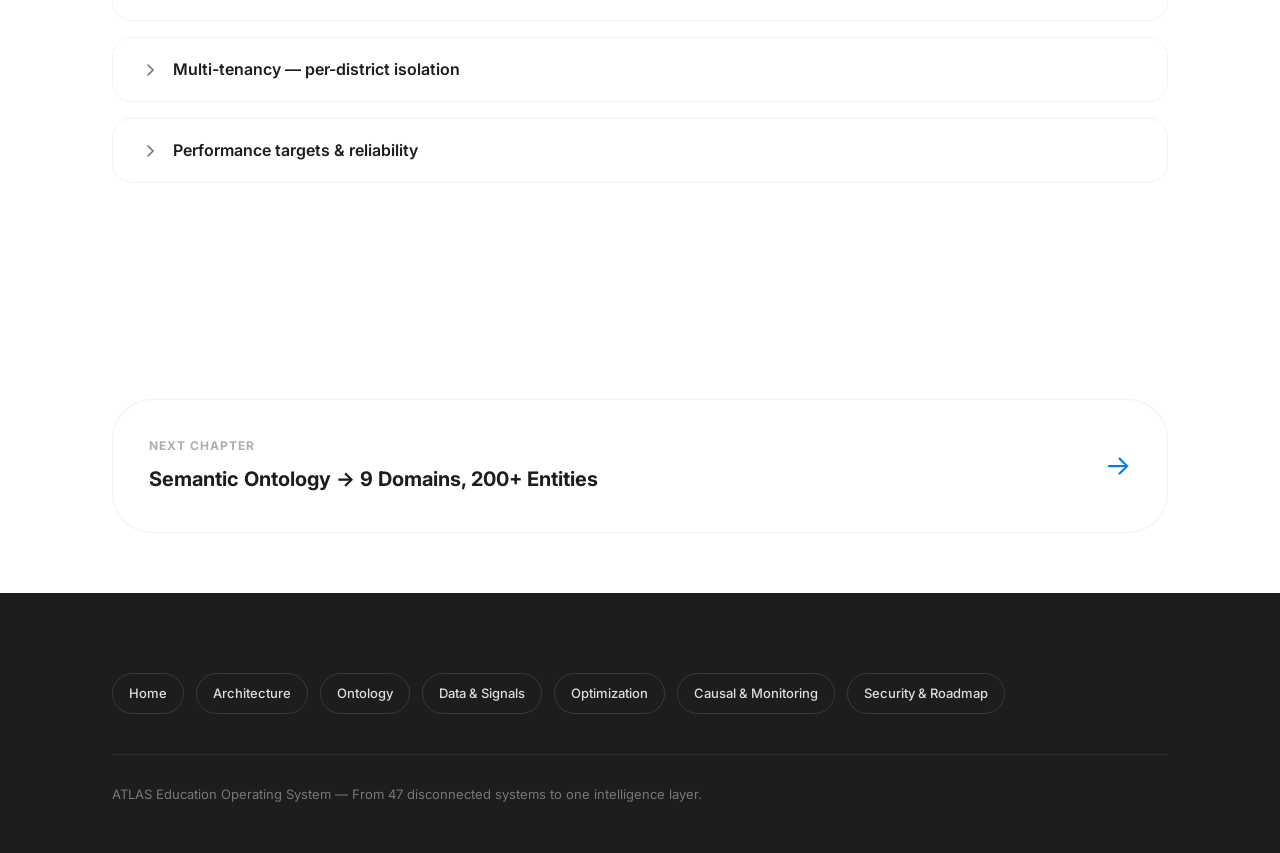
==== commit 1950f485: "Rebuild architecture and ontology pages to match reference design Architecture page: - Five-layer di" ====
--- a/architecture.html
+++ b/architecture.html
@@ -4,7 +4,7 @@
 <meta charset="UTF-8">
 <meta name="viewport" content="width=device-width, initial-scale=1.0">
 <title>System Architecture — ATLAS</title>
-<meta name="description" content="Explore the ATLAS system architecture: polyglot persistence with Neo4j, PostgreSQL, XTDB v2, Elasticsearch, and Redis powering a unified education platform.">
+<meta name="description" content="Five layers, one reasoning substrate. Polyglot persistence with an event-driven microservices architecture for K-12 education.">
 <link rel="stylesheet" href="atlas-design-system.css">
 </head>
 <body>
@@ -28,13 +28,14 @@
 </nav>
 
 <main id="main">
-<!-- ═══════════════════════════════════ PAGE HERO ═══════════════════════════════════ -->
+
+<!-- ═══════════════════════════ PAGE HERO ═══════════════════════════ -->
 <section class="page-hero" style="background:var(--bg2)">
 <div class="page-bg" style="background:radial-gradient(ellipse at 35% 30%, rgba(88,86,214,.1) 0%, transparent 55%),radial-gradient(ellipse at 70% 65%, rgba(0,122,255,.07) 0%, transparent 50%);"></div>
 <div class="con">
-  <div class="breadcrumb reveal"><a href="index.html">Home</a> <span class="sep">/</span> Architecture</div>
-  <h1 class="page-title reveal">System <span class="grad-purple">Architecture</span></h1>
-  <p class="page-sub reveal">Polyglot persistence, event-driven microservices, and a knowledge graph at the center of everything. 12 services, 5 database engines, one unified reasoning substrate.</p>
+  <p class="sec-label reveal" style="color:var(--purple)">System Architecture</p>
+  <h1 class="page-title reveal"><span class="grad-purple">Five layers.</span> One reasoning substrate.</h1>
+  <p class="page-sub reveal">Polyglot persistence with an event-driven microservices architecture. Five storage engines, each chosen for specific query patterns, unified by a semantic layer that presents a single model to application code.</p>
   <div class="pills reveal">
     <span class="mp" style="background:var(--purple-bg);color:var(--purple)">12 Microservices</span>
     <span class="mp" style="background:var(--blue-bg);color:var(--blue)">5 Storage Engines</span>
@@ -44,381 +45,258 @@
 </div>
 </section>
 
-<!-- ═══════════════════════════════════ DESIGN PRINCIPLES ═══════════════════════════════════ -->
+<!-- ═══════════════════════════ FIVE-LAYER DIAGRAM ═══════════════════════════ -->
 <section>
 <div class="con">
-  <p class="sec-label reveal" style="color:var(--purple)">Design Principles</p>
-  <h2 class="sec-title reveal">Five <span class="grad-purple">architectural axioms</span></h2>
-  <p class="sec-sub reveal">Non-negotiable constraints that shape every technical decision in the platform.</p>
-
-  <div class="g3 reveal" style="margin-top:40px">
-    <div class="card" style="position:relative;overflow:hidden">
-      <div style="position:absolute;top:0;left:24px;right:24px;height:3px;border-radius:0 0 3px 3px;background:var(--purple)"></div>
-      <div class="card-icon" style="background:var(--purple-bg)">&#128218;</div>
-      <h3>Ontology Is the API</h3>
-      <p>Application code never queries databases directly. Everything flows through the semantic layer, which routes to the right storage engine and applies access control.</p>
-    </div>
-    <div class="card" style="position:relative;overflow:hidden">
-      <div style="position:absolute;top:0;left:24px;right:24px;height:3px;border-radius:0 0 3px 3px;background:var(--blue)"></div>
-      <div class="card-icon" style="background:var(--blue-bg)">&#9889;</div>
-      <h3>Events Are Truth</h3>
-      <p>The event log (Kafka + XTDB) is authoritative. Current state is a materialized view. Any state can be reconstructed from event history.</p>
-    </div>
-    <div class="card" style="position:relative;overflow:hidden">
-      <div style="position:absolute;top:0;left:24px;right:24px;height:3px;border-radius:0 0 3px 3px;background:var(--red)"></div>
-      <div class="card-icon" style="background:var(--red-bg)">&#128274;</div>
-      <h3>Security Is Structural</h3>
-      <p>Access control is evaluated on every graph traversal, not just at the API boundary. ABAC + ReBAC enforced at every layer.</p>
-    </div>
-    <div class="card" style="position:relative;overflow:hidden">
-      <div style="position:absolute;top:0;left:24px;right:24px;height:3px;border-radius:0 0 3px 3px;background:var(--green)"></div>
-      <div class="card-icon" style="background:var(--green-bg)">&#129504;</div>
-      <h3>Intelligence Is Layered</h3>
-      <p>Deterministic algorithms (constraints, optimization) run first. ML and LLM reasoning augment, never replace, the algorithmic foundation.</p>
-    </div>
-    <div class="card" style="position:relative;overflow:hidden">
-      <div style="position:absolute;top:0;left:24px;right:24px;height:3px;border-radius:0 0 3px 3px;background:var(--amber)"></div>
-      <div class="card-icon" style="background:var(--amber-bg)">&#129309;</div>
-      <h3>Human Authority Is Absolute</h3>
-      <p>The system proposes; humans decide. No action affecting a student executes without explicit human approval through a governed workflow.</p>
-    </div>
-  </div>
-</div>
-</section>
-
-<!-- ═══════════════════════════════════ LOGICAL ARCHITECTURE ═══════════════════════════════════ -->
-<section class="section-alt">
-<div class="con">
-  <p class="sec-label reveal" style="color:var(--blue)">Logical View</p>
-  <h2 class="sec-title reveal">End-to-end <span class="grad-blue">system diagram</span></h2>
-  <p class="sec-sub reveal">From client request to storage engine to intelligence layer &mdash; how data flows through the platform.</p>
-
   <div class="dia dia-hero reveal">
-    <svg viewBox="0 0 1120 560" xmlns="http://www.w3.org/2000/svg">
+    <svg viewBox="0 0 1120 620" xmlns="http://www.w3.org/2000/svg">
       <defs>
-        <filter id="ds"><feDropShadow dx="0" dy="2" stdDeviation="4" flood-opacity=".05"/></filter>
-        <marker id="arr" markerWidth="8" markerHeight="6" refX="8" refY="3" orient="auto"><path d="M0,0 L8,3 L0,6" fill="#AEAEB2"/></marker>
+        <filter id="ds2"><feDropShadow dx="0" dy="1" stdDeviation="3" flood-opacity=".05"/></filter>
       </defs>
-      <rect width="1120" height="560" fill="#FAFAFA"/>
-
-      <!-- Title -->
-      <text x="560" y="32" text-anchor="middle" font-family="Inter" font-size="13" font-weight="800" fill="#1D1D1F" letter-spacing=".02em">ATLAS Logical Architecture</text>
-
-      <!-- Layer 1: Client -->
-      <g class="svg-fade stagger-1" filter="url(#ds)">
-        <rect x="200" y="50" width="720" height="44" rx="14" fill="#FFF" stroke="#5856D6" stroke-width="1.5"/>
-        <text x="560" y="68" text-anchor="middle" font-family="Inter" font-size="11" font-weight="700" fill="#5856D6">CLIENT LAYER</text>
-        <text x="560" y="84" text-anchor="middle" font-family="Inter" font-size="10" fill="#AEAEB2">React &#183; React Native &#183; REST/GraphQL API Consumers</text>
-      </g>
-
-      <!-- Arrow -->
-      <line x1="560" y1="96" x2="560" y2="114" stroke="#AEAEB2" stroke-width="1.5" marker-end="url(#arr)">
-        <animate attributeName="opacity" values=".3;.8;.3" dur="2.5s" repeatCount="indefinite"/>
-      </line>
-
-      <!-- Layer 2: Gateway -->
-      <g class="svg-fade stagger-2" filter="url(#ds)">
-        <rect x="260" y="116" width="600" height="44" rx="14" fill="#FFF" stroke="#007AFF" stroke-width="1.5"/>
-        <text x="560" y="134" text-anchor="middle" font-family="Inter" font-size="11" font-weight="700" fill="#007AFF">API GATEWAY</text>
-        <text x="560" y="150" text-anchor="middle" font-family="Inter" font-size="10" fill="#AEAEB2">GraphQL Federation &#183; JWT/OPA Auth &#183; Rate Limiting &#183; Request Routing</text>
-      </g>
-
-      <!-- Arrows to 3 services -->
-      <line x1="400" y1="162" x2="195" y2="186" stroke="#AEAEB2" stroke-width="1.2" marker-end="url(#arr)"/>
-      <line x1="560" y1="162" x2="560" y2="186" stroke="#AEAEB2" stroke-width="1.2" marker-end="url(#arr)"/>
-      <line x1="720" y1="162" x2="925" y2="186" stroke="#AEAEB2" stroke-width="1.2" marker-end="url(#arr)"/>
-
-      <!-- Layer 3: Core Services -->
-      <g class="svg-fade stagger-3" filter="url(#ds)">
-        <rect x="50" y="188" width="300" height="64" rx="16" fill="#FFF" stroke="#34C759" stroke-width="1.5"/>
-        <text x="200" y="213" text-anchor="middle" font-family="Inter" font-size="11" font-weight="700" fill="#34C759">QUERY SERVICE</text>
-        <text x="200" y="233" text-anchor="middle" font-family="Inter" font-size="10" fill="#AEAEB2">Graph queries &#183; Search &#183; Temporal &#183; Permissions</text>
-        <text x="200" y="246" text-anchor="middle" font-family="Inter" font-size="9" font-weight="600" fill="#34C759">Read Path</text>
-      </g>
-      <g class="svg-fade stagger-4" filter="url(#ds)">
-        <rect x="410" y="188" width="300" height="64" rx="16" fill="#FFF" stroke="#FF9F0A" stroke-width="1.5"/>
-        <text x="560" y="213" text-anchor="middle" font-family="Inter" font-size="11" font-weight="700" fill="#FF9F0A">ACTION SERVICE</text>
-        <text x="560" y="233" text-anchor="middle" font-family="Inter" font-size="10" fill="#AEAEB2">Mutations &#183; Validation &#183; Events &#183; Audit</text>
-        <text x="560" y="246" text-anchor="middle" font-family="Inter" font-size="9" font-weight="600" fill="#FF9F0A">Write Path</text>
-      </g>
-      <g class="svg-fade stagger-5" filter="url(#ds)">
-        <rect x="770" y="188" width="300" height="64" rx="16" fill="#FFF" stroke="#7B61FF" stroke-width="1.5"/>
-        <text x="920" y="213" text-anchor="middle" font-family="Inter" font-size="11" font-weight="700" fill="#7B61FF">INGESTION SERVICE</text>
-        <text x="920" y="233" text-anchor="middle" font-family="Inter" font-size="10" fill="#AEAEB2">Connectors &#183; CDC &#183; Entity Resolution</text>
-        <text x="920" y="246" text-anchor="middle" font-family="Inter" font-size="9" font-weight="600" fill="#7B61FF">Data Path</text>
-      </g>
-
-      <!-- Arrows to Kafka -->
-      <line x1="200" y1="254" x2="350" y2="283" stroke="#AEAEB2" stroke-width="1" marker-end="url(#arr)"/>
-      <line x1="560" y1="254" x2="560" y2="283" stroke="#AEAEB2" stroke-width="1" marker-end="url(#arr)"/>
-      <line x1="920" y1="254" x2="770" y2="283" stroke="#AEAEB2" stroke-width="1" marker-end="url(#arr)"/>
-
-      <!-- Layer 4: Kafka -->
-      <g class="svg-fade stagger-6" filter="url(#ds)">
-        <rect x="180" y="285" width="760" height="44" rx="14" fill="#FF3B30" fill-opacity=".05" stroke="#FF3B30" stroke-width="1.5"/>
-        <text x="560" y="303" text-anchor="middle" font-family="Inter" font-size="11" font-weight="700" fill="#FF3B30">APACHE KAFKA EVENT BUS</text>
-        <text x="560" y="320" text-anchor="middle" font-family="Inter" font-size="10" fill="#AEAEB2">Domain Events &#183; CDC Streams &#183; Audit Trail &#183; Decision Provenance</text>
-      </g>
-
-      <!-- Arrows to databases -->
-      <line x1="260" y1="331" x2="130" y2="360" stroke="#AEAEB2" stroke-width="1" marker-end="url(#arr)"/>
-      <line x1="380" y1="331" x2="330" y2="360" stroke="#AEAEB2" stroke-width="1" marker-end="url(#arr)"/>
-      <line x1="500" y1="331" x2="530" y2="360" stroke="#AEAEB2" stroke-width="1" marker-end="url(#arr)"/>
-      <line x1="640" y1="331" x2="730" y2="360" stroke="#AEAEB2" stroke-width="1" marker-end="url(#arr)"/>
-      <line x1="780" y1="331" x2="930" y2="360" stroke="#AEAEB2" stroke-width="1" marker-end="url(#arr)"/>
-
-      <!-- Layer 5: Storage Engines -->
-      <g class="svg-fade stagger-7" filter="url(#ds)">
-        <rect x="40" y="362" width="180" height="56" rx="14" fill="#34C759" fill-opacity=".06" stroke="#34C759" stroke-width="1.2"/>
-        <text x="130" y="385" text-anchor="middle" font-family="Inter" font-size="12" font-weight="700" fill="#34C759">Neo4j</text>
-        <text x="130" y="404" text-anchor="middle" font-family="Inter" font-size="10" fill="#AEAEB2">Knowledge Graph</text>
-      </g>
-      <g class="svg-fade stagger-7" filter="url(#ds)">
-        <rect x="240" y="362" width="180" height="56" rx="14" fill="#007AFF" fill-opacity=".06" stroke="#007AFF" stroke-width="1.2"/>
-        <text x="330" y="385" text-anchor="middle" font-family="Inter" font-size="12" font-weight="700" fill="#007AFF">PostgreSQL</text>
-        <text x="330" y="404" text-anchor="middle" font-family="Inter" font-size="10" fill="#AEAEB2">OLTP &#183; Config</text>
-      </g>
-      <g class="svg-fade stagger-8" filter="url(#ds)">
-        <rect x="440" y="362" width="180" height="56" rx="14" fill="#7B61FF" fill-opacity=".06" stroke="#7B61FF" stroke-width="1.2"/>
-        <text x="530" y="385" text-anchor="middle" font-family="Inter" font-size="12" font-weight="700" fill="#7B61FF">XTDB v2</text>
-        <text x="530" y="404" text-anchor="middle" font-family="Inter" font-size="10" fill="#AEAEB2">Bitemporal</text>
-      </g>
-      <g class="svg-fade stagger-8" filter="url(#ds)">
-        <rect x="640" y="362" width="180" height="56" rx="14" fill="#FF9F0A" fill-opacity=".06" stroke="#FF9F0A" stroke-width="1.2"/>
-        <text x="730" y="385" text-anchor="middle" font-family="Inter" font-size="12" font-weight="700" fill="#FF9F0A">Elasticsearch</text>
-        <text x="730" y="404" text-anchor="middle" font-family="Inter" font-size="10" fill="#AEAEB2">Full-Text Search</text>
-      </g>
-      <g class="svg-fade stagger-9" filter="url(#ds)">
-        <rect x="840" y="362" width="180" height="56" rx="14" fill="#5AC8FA" fill-opacity=".06" stroke="#5AC8FA" stroke-width="1.2"/>
-        <text x="930" y="385" text-anchor="middle" font-family="Inter" font-size="12" font-weight="700" fill="#5AC8FA">Redis</text>
-        <text x="930" y="404" text-anchor="middle" font-family="Inter" font-size="10" fill="#AEAEB2">Cache &#183; Sessions</text>
-      </g>
-
-      <!-- Arrows to Intelligence -->
-      <line x1="560" y1="420" x2="560" y2="448" stroke="#AEAEB2" stroke-width="1.5" marker-end="url(#arr)">
-        <animate attributeName="opacity" values=".3;.8;.3" dur="2.5s" begin="1s" repeatCount="indefinite"/>
-      </line>
-
-      <!-- Layer 6: Intelligence -->
-      <g class="svg-fade stagger-10" filter="url(#ds)">
-        <rect x="60" y="450" width="1000" height="80" rx="16" fill="#5856D6" fill-opacity=".04" stroke="#5856D6" stroke-width="1.5"/>
-        <text x="560" y="472" text-anchor="middle" font-family="Inter" font-size="11" font-weight="800" fill="#5856D6" letter-spacing=".03em">INTELLIGENCE LAYER</text>
-        <rect x="90" y="484" width="220" height="32" rx="10" fill="#FFF" stroke="#5856D6" stroke-width=".8"/>
-        <text x="200" y="505" text-anchor="middle" font-family="Inter" font-size="10" font-weight="600" fill="#5856D6">Signal Detection &#183; LightGBM</text>
-        <rect x="330" y="484" width="220" height="32" rx="10" fill="#FFF" stroke="#5856D6" stroke-width=".8"/>
-        <text x="440" y="505" text-anchor="middle" font-family="Inter" font-size="10" font-weight="600" fill="#5856D6">LangGraph Reasoning</text>
-        <rect x="570" y="484" width="220" height="32" rx="10" fill="#FFF" stroke="#5856D6" stroke-width=".8"/>
-        <text x="680" y="505" text-anchor="middle" font-family="Inter" font-size="10" font-weight="600" fill="#5856D6">OR-Tools &#183; Z3 &#183; Timefold</text>
-        <rect x="810" y="484" width="220" height="32" rx="10" fill="#FFF" stroke="#5856D6" stroke-width=".8"/>
-        <text x="920" y="505" text-anchor="middle" font-family="Inter" font-size="10" font-weight="600" fill="#5856D6">DoWhy &#183; Leiden &#183; PrefixSpan</text>
-      </g>
-
-      <!-- Labels -->
-      <text x="200" y="545" text-anchor="middle" font-family="Inter" font-size="9" fill="#AEAEB2">Signal Detection</text>
-      <text x="440" y="545" text-anchor="middle" font-family="Inter" font-size="9" fill="#AEAEB2">Reasoning Engine</text>
-      <text x="680" y="545" text-anchor="middle" font-family="Inter" font-size="9" fill="#AEAEB2">Optimization</text>
-      <text x="920" y="545" text-anchor="middle" font-family="Inter" font-size="9" fill="#AEAEB2">Discovery</text>
+      <rect width="1120" height="620" fill="#FAFAFA" rx="0"/>
+
+      <!-- CLIENT LAYER -->
+      <g filter="url(#ds2)">
+        <rect x="60" y="24" width="1000" height="70" rx="16" fill="#FFF" stroke="#E8E8ED" stroke-width="1.2"/>
+        <text x="88" y="66" font-family="Inter" font-size="14" font-weight="800" fill="#1D1D1F" letter-spacing=".02em">CLIENT LAYER</text>
+        <rect x="280" y="40" width="100" height="36" rx="10" fill="rgba(0,122,255,.06)" stroke="rgba(0,122,255,.2)" stroke-width="1"/>
+        <text x="330" y="63" text-anchor="middle" font-family="JetBrains Mono" font-size="11" font-weight="500" fill="#007AFF">React/TS</text>
+        <rect x="396" y="40" width="110" height="36" rx="10" fill="rgba(0,122,255,.06)" stroke="rgba(0,122,255,.2)" stroke-width="1"/>
+        <text x="451" y="63" text-anchor="middle" font-family="JetBrains Mono" font-size="11" font-weight="500" fill="#007AFF">React Native</text>
+        <rect x="522" y="40" width="100" height="36" rx="10" fill="rgba(0,122,255,.06)" stroke="rgba(0,122,255,.2)" stroke-width="1"/>
+        <text x="572" y="63" text-anchor="middle" font-family="JetBrains Mono" font-size="11" font-weight="500" fill="#007AFF">GraphQL</text>
+        <rect x="638" y="40" width="80" height="36" rx="10" fill="rgba(0,122,255,.06)" stroke="rgba(0,122,255,.2)" stroke-width="1"/>
+        <text x="678" y="63" text-anchor="middle" font-family="JetBrains Mono" font-size="11" font-weight="500" fill="#007AFF">REST</text>
+        <text x="940" y="65" text-anchor="end" font-family="Inter" font-size="11" fill="#AEAEB2">What users touch</text>
+      </g>
+
+      <!-- API GATEWAY -->
+      <g filter="url(#ds2)">
+        <rect x="60" y="116" width="1000" height="70" rx="16" fill="rgba(255,159,10,.03)" stroke="rgba(255,159,10,.2)" stroke-width="1.2"/>
+        <text x="88" y="158" font-family="Inter" font-size="14" font-weight="800" fill="#1D1D1F" letter-spacing=".02em">API GATEWAY</text>
+        <rect x="280" y="132" width="150" height="36" rx="10" fill="rgba(255,159,10,.06)" stroke="rgba(255,159,10,.2)" stroke-width="1"/>
+        <text x="355" y="155" text-anchor="middle" font-family="JetBrains Mono" font-size="11" font-weight="500" fill="#FF9F0A">GraphQL Federation</text>
+        <rect x="446" y="132" width="100" height="36" rx="10" fill="rgba(255,159,10,.06)" stroke="rgba(255,159,10,.2)" stroke-width="1"/>
+        <text x="496" y="155" text-anchor="middle" font-family="JetBrains Mono" font-size="11" font-weight="500" fill="#FF9F0A">JWT + OPA</text>
+        <rect x="562" y="132" width="100" height="36" rx="10" fill="rgba(255,159,10,.06)" stroke="rgba(255,159,10,.2)" stroke-width="1"/>
+        <text x="612" y="155" text-anchor="middle" font-family="JetBrains Mono" font-size="11" font-weight="500" fill="#FF9F0A">Rate Limit</text>
+        <rect x="678" y="132" width="80" height="36" rx="10" fill="rgba(255,159,10,.06)" stroke="rgba(255,159,10,.2)" stroke-width="1"/>
+        <text x="718" y="155" text-anchor="middle" font-family="JetBrains Mono" font-size="11" font-weight="500" fill="#FF9F0A">Tracing</text>
+        <text x="940" y="157" text-anchor="end" font-family="Inter" font-size="11" fill="#AEAEB2">Auth, routing, observability</text>
+      </g>
+
+      <!-- 12 MICROSERVICES -->
+      <g filter="url(#ds2)">
+        <rect x="60" y="208" width="1000" height="120" rx="16" fill="rgba(52,199,89,.03)" stroke="rgba(52,199,89,.2)" stroke-width="1.2"/>
+        <text x="88" y="248" font-family="Inter" font-size="14" font-weight="800" fill="#1D1D1F" letter-spacing=".02em">12 MICROSERVICES</text>
+        <rect x="280" y="230" width="130" height="36" rx="10" fill="rgba(52,199,89,.08)" stroke="rgba(52,199,89,.25)" stroke-width="1"/>
+        <text x="345" y="253" text-anchor="middle" font-family="Inter" font-size="11" font-weight="600" fill="#34C759">Tier 1: Foundation</text>
+        <rect x="422" y="230" width="110" height="36" rx="10" fill="rgba(255,159,10,.08)" stroke="rgba(255,159,10,.25)" stroke-width="1"/>
+        <text x="477" y="253" text-anchor="middle" font-family="Inter" font-size="11" font-weight="600" fill="#FF9F0A">Tier 2: Data</text>
+        <rect x="544" y="230" width="140" height="36" rx="10" fill="rgba(255,59,48,.08)" stroke="rgba(255,59,48,.25)" stroke-width="1"/>
+        <text x="614" y="253" text-anchor="middle" font-family="Inter" font-size="11" font-weight="600" fill="#FF3B30">Tier 3: Intelligence</text>
+        <rect x="696" y="230" width="140" height="36" rx="10" fill="rgba(88,86,214,.08)" stroke="rgba(88,86,214,.25)" stroke-width="1"/>
+        <text x="766" y="253" text-anchor="middle" font-family="Inter" font-size="11" font-weight="600" fill="#5856D6">Tier 4: Operational</text>
+        <text x="345" y="282" text-anchor="middle" font-family="Inter" font-size="9" fill="#AEAEB2">Ontology &middot; Auth &middot; Storage</text>
+        <text x="477" y="282" text-anchor="middle" font-family="Inter" font-size="9" fill="#AEAEB2">Ingestion &middot; ER &middot; Search</text>
+        <text x="614" y="282" text-anchor="middle" font-family="Inter" font-size="9" fill="#AEAEB2">Signals &middot; Reasoning &middot; Opt</text>
+        <text x="766" y="282" text-anchor="middle" font-family="Inter" font-size="9" fill="#AEAEB2">Workflow &middot; Monitor &middot; Disc</text>
+        <text x="940" y="257" text-anchor="end" font-family="Inter" font-size="11" fill="#AEAEB2">Business logic</text>
+        <text x="280" y="312" font-family="JetBrains Mono" font-size="9" fill="#AEAEB2">NestJS + TypeScript &middot; Python 3.12+ &middot; Java 21</text>
+      </g>
+
+      <!-- EVENT BACKBONE -->
+      <g filter="url(#ds2)">
+        <rect x="60" y="350" width="1000" height="70" rx="16" fill="rgba(255,159,10,.03)" stroke="rgba(255,159,10,.2)" stroke-width="1.2"/>
+        <text x="88" y="392" font-family="Inter" font-size="14" font-weight="800" fill="#1D1D1F" letter-spacing=".02em">EVENT BACKBONE</text>
+        <rect x="280" y="366" width="120" height="36" rx="10" fill="rgba(255,159,10,.06)" stroke="rgba(255,159,10,.2)" stroke-width="1"/>
+        <text x="340" y="389" text-anchor="middle" font-family="JetBrains Mono" font-size="11" font-weight="500" fill="#FF9F0A">Apache Kafka</text>
+        <rect x="416" y="366" width="120" height="36" rx="10" fill="rgba(255,159,10,.06)" stroke="rgba(255,159,10,.2)" stroke-width="1"/>
+        <text x="476" y="389" text-anchor="middle" font-family="JetBrains Mono" font-size="11" font-weight="500" fill="#FF9F0A">Debezium CDC</text>
+        <rect x="552" y="366" width="130" height="36" rx="10" fill="rgba(255,159,10,.06)" stroke="rgba(255,159,10,.2)" stroke-width="1"/>
+        <text x="617" y="389" text-anchor="middle" font-family="JetBrains Mono" font-size="11" font-weight="500" fill="#FF9F0A">Schema Registry</text>
+        <text x="940" y="391" text-anchor="end" font-family="Inter" font-size="11" fill="#AEAEB2">Events are source of truth</text>
+      </g>
+
+      <!-- POLYGLOT STORAGE -->
+      <g filter="url(#ds2)">
+        <rect x="60" y="442" width="1000" height="80" rx="16" fill="rgba(123,97,255,.03)" stroke="rgba(123,97,255,.2)" stroke-width="1.2"/>
+        <text x="88" y="486" font-family="Inter" font-size="14" font-weight="800" fill="#1D1D1F" letter-spacing=".02em">POLYGLOT STORAGE</text>
+        <rect x="280" y="458" width="80" height="48" rx="10" fill="rgba(123,97,255,.06)" stroke="rgba(123,97,255,.2)" stroke-width="1"/>
+        <text x="320" y="478" text-anchor="middle" font-family="JetBrains Mono" font-size="11" font-weight="600" fill="#7B61FF">Neo4j</text>
+        <text x="320" y="494" text-anchor="middle" font-family="Inter" font-size="8" fill="#AEAEB2">Graph</text>
+        <rect x="376" y="458" width="100" height="48" rx="10" fill="rgba(123,97,255,.06)" stroke="rgba(123,97,255,.2)" stroke-width="1"/>
+        <text x="426" y="478" text-anchor="middle" font-family="JetBrains Mono" font-size="11" font-weight="600" fill="#7B61FF">PostgreSQL</text>
+        <text x="426" y="494" text-anchor="middle" font-family="Inter" font-size="8" fill="#AEAEB2">OLTP</text>
+        <rect x="492" y="458" width="80" height="48" rx="10" fill="rgba(123,97,255,.06)" stroke="rgba(123,97,255,.2)" stroke-width="1"/>
+        <text x="532" y="478" text-anchor="middle" font-family="JetBrains Mono" font-size="11" font-weight="600" fill="#7B61FF">XTDB v2</text>
+        <text x="532" y="494" text-anchor="middle" font-family="Inter" font-size="8" fill="#AEAEB2">Bitemporal</text>
+        <rect x="588" y="458" width="110" height="48" rx="10" fill="rgba(123,97,255,.06)" stroke="rgba(123,97,255,.2)" stroke-width="1"/>
+        <text x="643" y="478" text-anchor="middle" font-family="JetBrains Mono" font-size="11" font-weight="600" fill="#7B61FF">Elasticsearch</text>
+        <text x="643" y="494" text-anchor="middle" font-family="Inter" font-size="8" fill="#AEAEB2">Search</text>
+        <rect x="714" y="458" width="70" height="48" rx="10" fill="rgba(123,97,255,.06)" stroke="rgba(123,97,255,.2)" stroke-width="1"/>
+        <text x="749" y="478" text-anchor="middle" font-family="JetBrains Mono" font-size="11" font-weight="600" fill="#7B61FF">Redis</text>
+        <text x="749" y="494" text-anchor="middle" font-family="Inter" font-size="8" fill="#AEAEB2">Cache</text>
+        <text x="940" y="488" text-anchor="end" font-family="Inter" font-size="11" fill="#AEAEB2">Right engine for each query</text>
+      </g>
+
+      <!-- Connecting dashes -->
+      <line x1="560" y1="94" x2="560" y2="116" stroke="#E8E8ED" stroke-width="1" stroke-dasharray="3,3"/>
+      <line x1="560" y1="186" x2="560" y2="208" stroke="#E8E8ED" stroke-width="1" stroke-dasharray="3,3"/>
+      <line x1="560" y1="328" x2="560" y2="350" stroke="#E8E8ED" stroke-width="1" stroke-dasharray="3,3"/>
+      <line x1="560" y1="420" x2="560" y2="442" stroke="#E8E8ED" stroke-width="1" stroke-dasharray="3,3"/>
     </svg>
   </div>
+
+  <!-- Storage engines accordion -->
+  <details class="deep reveal" style="margin-top:32px">
+    <summary>Storage engines &mdash; why five databases?</summary>
+    <div class="deep-body">
+      <p>No single database handles graph traversal, full-text search, bitemporal queries, OLTP transactions, and sub-millisecond caching equally well. ATLAS picks the best tool for each job:</p>
+      <table class="tbl">
+        <thead><tr><th>Engine</th><th>Role</th><th>Why This One</th></tr></thead>
+        <tbody>
+          <tr><td><strong>Neo4j Enterprise 5.x</strong></td><td>Graph store &mdash; relationships, 6+ hop traversals, GDS algorithms</td><td>Index-free adjacency gives 10-50ms for multi-hop queries. Composite Databases for per-district sharding. 65+ GDS algorithms (Leiden, PageRank, FastRP embeddings).</td></tr>
+          <tr><td><strong>PostgreSQL 16.x</strong></td><td>Transactional OLTP &mdash; accounts, config, constraint registry</td><td>ACID guarantees. Row-Level Security for tenant isolation. JSONB for flexible schema. SQL:2011 temporal tables.</td></tr>
+          <tr><td><strong>XTDB v2</strong></td><td>Bitemporal compliance &mdash; point-in-time reconstruction, audit</td><td>Native bitemporality (valid-time + system-time) on ALL tables. Postgres wire protocol. Hot/cold storage via S3.</td></tr>
+          <tr><td><strong>Elasticsearch 8.x</strong></td><td>Search &mdash; full-text, faceted filtering, autocomplete</td><td>Sub-50ms full-text search. Nested object queries. Index-per-tenant isolation.</td></tr>
+          <tr><td><strong>Redis 7.x</strong></td><td>Cache &mdash; results, sessions, rate limiting, pub/sub</td><td>Sub-1ms reads. Pub/sub for event-driven cache invalidation.</td></tr>
+        </tbody>
+      </table>
+    </div>
+  </details>
+
+  <!-- 12 Microservices accordion -->
+  <details class="deep reveal">
+    <summary>12 microservices across 4 tiers</summary>
+    <div class="deep-body">
+      <h4>Tier 1: Foundation (build first)</h4>
+      <div style="display:flex;flex-direction:column;gap:16px;margin:12px 0 28px">
+        <div style="display:flex;gap:14px;align-items:center;padding:12px 0;border-bottom:1px solid var(--border)">
+          <div class="card-icon" style="background:rgba(0,122,255,.08);margin:0;width:44px;height:44px;font-size:18px;border-radius:12px;flex-shrink:0">&#128451;</div>
+          <div><strong>Ontology Metadata Service</strong><br><span style="font-size:14px;color:var(--tx2)">Schema registry, entity type definitions, version control. PostgreSQL + Redis.</span></div>
+        </div>
+        <div style="display:flex;gap:14px;align-items:center;padding:12px 0;border-bottom:1px solid var(--border)">
+          <div class="card-icon" style="background:rgba(255,159,10,.08);margin:0;width:44px;height:44px;font-size:18px;border-radius:12px;flex-shrink:0">&#128274;</div>
+          <div><strong>Auth &amp; Security Service</strong><br><span style="font-size:14px;color:var(--tx2)">Authentication (Keycloak/Auth0), authorization (OPA), tenant management. PostgreSQL.</span></div>
+        </div>
+        <div style="display:flex;gap:14px;align-items:center;padding:12px 0;border-bottom:1px solid var(--border)">
+          <div class="card-icon" style="background:rgba(123,97,255,.08);margin:0;width:44px;height:44px;font-size:18px;border-radius:12px;flex-shrink:0">&#128190;</div>
+          <div><strong>Object Storage Service</strong><br><span style="font-size:14px;color:var(--tx2)">CRUD on ontology objects, graph writes, relationship management. Neo4j primary.</span></div>
+        </div>
+      </div>
+      <h4>Tier 2: Data (build second)</h4>
+      <div style="display:flex;flex-direction:column;gap:16px;margin:12px 0 28px">
+        <div style="display:flex;gap:14px;align-items:center;padding:12px 0;border-bottom:1px solid var(--border)">
+          <div class="card-icon" style="background:rgba(0,122,255,.08);margin:0;width:44px;height:44px;font-size:18px;border-radius:12px;flex-shrink:0">&#128230;</div>
+          <div><strong>Ingestion Service</strong><br><span style="font-size:14px;color:var(--tx2)">Source system connectors, CDC consumers, batch ETL, raw data landing. Kafka Streams.</span></div>
+        </div>
+        <div style="display:flex;gap:14px;align-items:center;padding:12px 0;border-bottom:1px solid var(--border)">
+          <div class="card-icon" style="background:rgba(52,199,89,.08);margin:0;width:44px;height:44px;font-size:18px;border-radius:12px;flex-shrink:0">&#128279;</div>
+          <div><strong>Entity Resolution Service</strong><br><span style="font-size:14px;color:var(--tx2)">Splink matching pipeline, golden record construction, crossref management. Python + DuckDB.</span></div>
+        </div>
+        <div style="display:flex;gap:14px;align-items:center;padding:12px 0;border-bottom:1px solid var(--border)">
+          <div class="card-icon" style="background:rgba(255,59,48,.08);margin:0;width:44px;height:44px;font-size:18px;border-radius:12px;flex-shrink:0">&#128269;</div>
+          <div><strong>Search Service</strong><br><span style="font-size:14px;color:var(--tx2)">Full-text indexing, faceted filtering, autocomplete. Elasticsearch.</span></div>
+        </div>
+      </div>
+      <h4>Tier 3: Intelligence (build third)</h4>
+      <div style="display:flex;flex-direction:column;gap:16px;margin:12px 0 28px">
+        <div style="display:flex;gap:14px;align-items:center;padding:12px 0;border-bottom:1px solid var(--border)">
+          <div class="card-icon" style="background:rgba(88,86,214,.08);margin:0;width:44px;height:44px;font-size:18px;border-radius:12px;flex-shrink:0">&#128200;</div>
+          <div><strong>Signal Detection Service</strong><br><span style="font-size:14px;color:var(--tx2)">Feature engineering, threshold/trend/anomaly/convergent/GNN detection, risk scoring. Python + LightGBM.</span></div>
+        </div>
+        <div style="display:flex;gap:14px;align-items:center;padding:12px 0;border-bottom:1px solid var(--border)">
+          <div class="card-icon" style="background:rgba(255,159,10,.08);margin:0;width:44px;height:44px;font-size:18px;border-radius:12px;flex-shrink:0">&#129504;</div>
+          <div><strong>Reasoning Service</strong><br><span style="font-size:14px;color:var(--tx2)">LLM agent orchestration, Think-on-Graph, Graph-RAG, explanation generation. Python + LangGraph.</span></div>
+        </div>
+        <div style="display:flex;gap:14px;align-items:center;padding:12px 0;border-bottom:1px solid var(--border)">
+          <div class="card-icon" style="background:rgba(255,59,48,.08);margin:0;width:44px;height:44px;font-size:18px;border-radius:12px;flex-shrink:0">&#9881;</div>
+          <div><strong>Constraint &amp; Optimization Service</strong><br><span style="font-size:14px;color:var(--tx2)">Z3 validation, OR-Tools scheduling, Timefold assignment, Drools rules. Python + Java.</span></div>
+        </div>
+      </div>
+      <h4>Tier 4: Operational (build last)</h4>
+      <div style="display:flex;flex-direction:column;gap:16px;margin:12px 0 0">
+        <div style="display:flex;gap:14px;align-items:center;padding:12px 0;border-bottom:1px solid var(--border)">
+          <div class="card-icon" style="background:rgba(52,199,89,.08);margin:0;width:44px;height:44px;font-size:18px;border-radius:12px;flex-shrink:0">&#128736;</div>
+          <div><strong>Workflow Service</strong><br><span style="font-size:14px;color:var(--tx2)">Multi-step approval flows, intervention lifecycle, notification dispatch. Temporal.</span></div>
+        </div>
+        <div style="display:flex;gap:14px;align-items:center;padding:12px 0;border-bottom:1px solid var(--border)">
+          <div class="card-icon" style="background:rgba(0,122,255,.08);margin:0;width:44px;height:44px;font-size:18px;border-radius:12px;flex-shrink:0">&#128202;</div>
+          <div><strong>Monitoring &amp; Causal Service</strong><br><span style="font-size:14px;color:var(--tx2)">CUSUM drift detection, causal inference pipeline, outcome tracking. Python + DoWhy.</span></div>
+        </div>
+        <div style="display:flex;gap:14px;align-items:center;padding:12px 0">
+          <div class="card-icon" style="background:rgba(123,97,255,.08);margin:0;width:44px;height:44px;font-size:18px;border-radius:12px;flex-shrink:0">&#128300;</div>
+          <div><strong>Discovery &amp; Reporting Service</strong><br><span style="font-size:14px;color:var(--tx2)">Dashboard generation, eROI calculations, compliance reports. React + D3.</span></div>
+        </div>
+      </div>
+    </div>
+  </details>
+
+  <!-- Event backbone accordion -->
+  <details class="deep reveal">
+    <summary>Event backbone &mdash; Kafka architecture</summary>
+    <div class="deep-body">
+      <p>Apache Kafka (KRaft mode, 3.7+) serves as the central nervous system. Every state change produces events &mdash; CDC streams from source systems, domain events from mutations, audit events from access, provenance events from reasoning.</p>
+      <h4>Communication Patterns</h4>
+      <p><strong>Synchronous (GraphQL/gRPC):</strong> Client &rarr; API Gateway &rarr; Query/Action Service for user-facing operations. Service-to-service for constraint validation.</p>
+      <p><strong>Asynchronous (Kafka):</strong> CDC from source systems &rarr; Ingestion Service. Domain events &rarr; all consumers. Signal detected &rarr; Case &amp; Workflow. Provenance &rarr; Audit + XTDB.</p>
+      <h4>Topic Taxonomy</h4>
+      <div class="code-block">org_abc123.learner.assessment     // Assessment data events
+org_abc123.learner.attendance     // Attendance events
+org_abc123.case.state_changed     // Case lifecycle
+org_abc123.signal.detected        // Signal detection output
+org_abc123.action.approved        // Human-approved actions
+org_abc123.audit.access           // Access audit trail</div>
+      <p>Confluent Schema Registry enforces Avro/Protobuf schema versioning on all events.</p>
+    </div>
+  </details>
+
+  <!-- Multi-tenancy accordion -->
+  <details class="deep reveal">
+    <summary>Multi-tenancy &mdash; per-district isolation</summary>
+    <div class="deep-body">
+      <p>Every piece of data carries a <code>tenantId</code> (format: <code>org_{uuid}</code>). The Query Service injects tenant filters at the query planning layer &mdash; application code never constructs unfiltered queries.</p>
+      <table class="tbl">
+        <thead><tr><th>Engine</th><th>Isolation Method</th></tr></thead>
+        <tbody>
+          <tr><td>Neo4j</td><td>Composite Database with per-tenant constituent databases</td></tr>
+          <tr><td>PostgreSQL</td><td>Row-Level Security with <code>tenant_id</code> policies</td></tr>
+          <tr><td>Kafka</td><td>Tenant-prefixed topics</td></tr>
+          <tr><td>Elasticsearch</td><td>Index-per-tenant with filtered aliases</td></tr>
+          <tr><td>Redis</td><td>Key prefixing ( <code>org_abc123:cache:learner:456</code> )</td></tr>
+          <tr><td>XTDB</td><td>Tenant column with query-time filtering</td></tr>
+        </tbody>
+      </table>
+      <div class="co" style="background:rgba(123,97,255,.06);border-left-color:var(--purple);margin-top:24px">
+        <strong><em>Institutional Context:</em></strong> Each tenant has an <code>InstitutionalContext</code> configuration driving which constraints, entity types, assessments, and reasoning behaviors are active &mdash; serving a 200-student Montessori school and an 80,000-student urban district with the same architecture.
+      </div>
+    </div>
+  </details>
+
+  <!-- Performance targets accordion -->
+  <details class="deep reveal">
+    <summary>Performance targets &amp; reliability</summary>
+    <div class="deep-body">
+      <table class="tbl">
+        <thead><tr><th>Metric</th><th>Target</th></tr></thead>
+        <tbody>
+          <tr><td>API response (p50 / p95 / p99)</td><td>&lt;100ms / &lt;500ms / &lt;2s</td></tr>
+          <tr><td>Graph traversal (6-hop)</td><td>&lt;50ms</td></tr>
+          <tr><td>Constraint validation (Z3)</td><td>&lt;100ms</td></tr>
+          <tr><td>Signal detection (full district)</td><td>&lt;30 min</td></tr>
+          <tr><td>Entity resolution (50K records)</td><td>&lt;5 min</td></tr>
+          <tr><td>Search query</td><td>&lt;50ms</td></tr>
+          <tr><td>System availability</td><td>99.9%</td></tr>
+        </tbody>
+      </table>
+      <p style="color:var(--tx3);margin-top:16px"><em><strong>Disaster Recovery:</strong></em> RPO &lt;1 hour, RTO &lt;4 hours. Primary in us-east-1, warm standby in us-west-2. Monthly chaos engineering tests.</p>
+    </div>
+  </details>
 </div>
 </section>
 
-<!-- ═══════════════════════════════════ STORAGE ENGINES ═══════════════════════════════════ -->
-<section>
-<div class="con">
-  <p class="sec-label reveal" style="color:var(--green)">Polyglot Persistence</p>
-  <h2 class="sec-title reveal">Five storage engines, <span class="grad-green">one semantic layer</span></h2>
-  <p class="sec-sub reveal">Each engine selected for the query patterns it handles best. The ontology layer unifies them into a single coherent API.</p>
-
-  <div class="g3 reveal" style="margin-top:40px">
-    <div class="card" style="position:relative;overflow:hidden">
-      <div style="position:absolute;top:0;left:24px;right:24px;height:3px;border-radius:0 0 3px 3px;background:var(--green)"></div>
-      <div class="card-icon" style="background:var(--green-bg)">&#128200;</div>
-      <h3>Neo4j Enterprise 5.x</h3>
-      <p>Primary graph store. Index-free adjacency delivers 10&ndash;50ms for 6+ hop traversals. Composite Databases enable per-district physical sharding. 65+ GDS algorithms built in.</p>
-    </div>
-    <div class="card" style="position:relative;overflow:hidden">
-      <div style="position:absolute;top:0;left:24px;right:24px;height:3px;border-radius:0 0 3px 3px;background:var(--blue)"></div>
-      <div class="card-icon" style="background:var(--blue-bg)">&#128451;</div>
-      <h3>PostgreSQL 16.x</h3>
-      <p>Transactional OLTP for user accounts, configuration, and constraint registry. ACID guarantees with Row-Level Security for tenant isolation.</p>
-    </div>
-    <div class="card" style="position:relative;overflow:hidden">
-      <div style="position:absolute;top:0;left:24px;right:24px;height:3px;border-radius:0 0 3px 3px;background:var(--purple)"></div>
-      <div class="card-icon" style="background:var(--purple-bg)">&#128338;</div>
-      <h3>XTDB v2</h3>
-      <p>Native bitemporality &mdash; valid-time + system-time on all tables. SQL:2011 superset with Postgres wire protocol. Point-in-time graph reconstruction for auditing.</p>
-    </div>
-    <div class="card" style="position:relative;overflow:hidden">
-      <div style="position:absolute;top:0;left:24px;right:24px;height:3px;border-radius:0 0 3px 3px;background:var(--amber)"></div>
-      <div class="card-icon" style="background:var(--amber-bg)">&#128269;</div>
-      <h3>Elasticsearch 8.x</h3>
-      <p>Sub-50ms full-text search with faceted navigation, autocomplete, and nested object queries. Index-per-tenant isolation for secure multi-tenancy.</p>
-    </div>
-    <div class="card" style="position:relative;overflow:hidden">
-      <div style="position:absolute;top:0;left:24px;right:24px;height:3px;border-radius:0 0 3px 3px;background:#5AC8FA"></div>
-      <div class="card-icon" style="background:rgba(90,200,250,.08)">&#9889;</div>
-      <h3>Redis 7.x</h3>
-      <p>Sub-1ms cache reads for query results, session state, and rate limiting. Pub/Sub for event-driven cache invalidation across services.</p>
-    </div>
-  </div>
-</div>
-</section>
-
-<!-- ═══════════════════════════════════ MICROSERVICES ═══════════════════════════════════ -->
-<section class="section-alt">
-<div class="con">
-  <p class="sec-label reveal" style="color:var(--amber)">Service Decomposition</p>
-  <h2 class="sec-title reveal">Twelve <span class="grad-amber">microservices</span> in four tiers</h2>
-  <p class="sec-sub reveal">Built in dependency order. Each tier relies only on services from equal or lower tiers.</p>
-
-  <details class="deep reveal">
-    <summary>Tier 1 &mdash; Foundation Services (build first)</summary>
-    <div class="deep-body">
-      <h4>1. Ontology Metadata Service</h4>
-      <p>Schema registry, entity type definitions, version control. Powers schema evolution without downtime. PostgreSQL + Redis backed.</p>
-      <h4>2. Auth &amp; Security Service</h4>
-      <p>Authentication (Keycloak/Auth0), authorization (OPA Rego policies), tenant management. Evaluates ABAC + ReBAC on every request.</p>
-      <h4>3. Object Storage Service</h4>
-      <p>CRUD operations on ontology objects, graph writes, relationship management. The primary interface to Neo4j for all application code.</p>
-    </div>
-  </details>
-
-  <details class="deep reveal">
-    <summary>Tier 2 &mdash; Data Services (build second)</summary>
-    <div class="deep-body">
-      <h4>4. Ingestion Service</h4>
-      <p>Source system connectors (Clever, PowerSchool, SEIS, MAP, Star), CDC consumers via Debezium, batch ETL. Raw data landing zone in S3.</p>
-      <h4>5. Entity Resolution Service</h4>
-      <p>Splink probabilistic matching pipeline, golden record construction, crossref management. Resolves &ldquo;Johnathan Smith&rdquo; across 5 systems.</p>
-      <h4>6. Search Service</h4>
-      <p>Full-text indexing, faceted filtering, autocomplete. Elasticsearch with index-per-tenant isolation.</p>
-    </div>
-  </details>
-
-  <details class="deep reveal">
-    <summary>Tier 3 &mdash; Intelligence Services (build third)</summary>
-    <div class="deep-body">
-      <h4>7. Signal Detection Service</h4>
-      <p>Feature engineering (48+ features per learner), threshold/trend/anomaly/convergent/GNN detection, LightGBM risk scoring.</p>
-      <h4>8. Reasoning Service</h4>
-      <p>LLM agent orchestration via LangGraph, Think-on-Graph traversal, Graph-RAG, Graph-Constrained Reasoning, explanation generation.</p>
-      <h4>9. Constraint &amp; Optimization Service</h4>
-      <p>Z3 real-time validation (&lt;100ms), OR-Tools CP-SAT scheduling, Timefold assignment, Gurobi MILP. 12 optimization models.</p>
-    </div>
-  </details>
-
-  <details class="deep reveal">
-    <summary>Tier 4 &mdash; Operational Services (build fourth)</summary>
-    <div class="deep-body">
-      <h4>10. Case &amp; Workflow Service</h4>
-      <p>Case state machine (12 states), task management, Playbook execution engine. The operational backbone for student support cases.</p>
-      <h4>11. Monitoring &amp; Adaptation Service</h4>
-      <p>Bayesian growth projections, CUSUM divergence detection, adaptation triggers, Impact Ledger. The closed-loop intelligence layer.</p>
-      <h4>12. Discovery Service</h4>
-      <p>Leiden community detection, GraMi subgraph mining, PrefixSpan temporal patterns, causal analysis (DoWhy + EconML).</p>
-    </div>
-  </details>
-</div>
-</section>
-
-<!-- ═══════════════════════════════════ MULTI-TENANCY ═══════════════════════════════════ -->
-<section>
-<div class="con">
-  <p class="sec-label reveal" style="color:var(--red)">Tenant Isolation</p>
-  <h2 class="sec-title reveal">Multi-tenancy that <span class="grad-red">never leaks</span></h2>
-  <p class="sec-sub reveal">Every entity, event, query, log entry, and cache key carries a tenant ID. The Query Service injects tenant filters at the query planning layer.</p>
-
-  <table class="tbl reveal">
-    <thead>
-      <tr><th>Engine</th><th>Isolation</th><th>Mechanism</th></tr>
-    </thead>
-    <tbody>
-      <tr><td><strong>Neo4j</strong></td><td>Physical</td><td>Composite Database with per-tenant constituent databases</td></tr>
-      <tr><td><strong>PostgreSQL</strong></td><td>Logical</td><td>Row-Level Security with <code>tenant_id</code> policies</td></tr>
-      <tr><td><strong>Kafka</strong></td><td>Logical</td><td>Tenant-prefixed topics (<code>org_abc.learner.assessment</code>)</td></tr>
-      <tr><td><strong>Elasticsearch</strong></td><td>Physical</td><td>Index-per-tenant with filtered aliases</td></tr>
-      <tr><td><strong>Redis</strong></td><td>Logical</td><td>Key prefixing (<code>org_abc:cache:learner:456</code>)</td></tr>
-      <tr><td><strong>XTDB</strong></td><td>Logical</td><td>Tenant column on all tables with query-time filtering</td></tr>
-    </tbody>
-  </table>
-
-  <div class="co reveal" style="background:var(--blue-bg);border-left-color:var(--blue)">
-    <strong>Tenant Identifier Format:</strong> <code>org_{uuid}</code> &mdash; globally unique, opaque, not derived from district name. Application code never constructs unfiltered queries.
-  </div>
-</div>
-</section>
-
-<!-- ═══════════════════════════════════ PERFORMANCE ═══════════════════════════════════ -->
-<section class="section-alt">
-<div class="con">
-  <p class="sec-label reveal" style="color:var(--blue)">Performance Targets</p>
-  <h2 class="sec-title reveal">Built for <span class="grad-blue">speed at scale</span></h2>
-  <p class="sec-sub reveal">Every operation has a performance SLA. These are tested continuously in CI.</p>
-
-  <div class="g3 reveal" style="margin-top:40px">
-    <div class="card" style="text-align:center">
-      <div style="font-size:40px;font-weight:900;color:var(--blue);letter-spacing:-.04em">&lt;100ms</div>
-      <p style="margin-top:8px">API response (p50)</p>
-    </div>
-    <div class="card" style="text-align:center">
-      <div style="font-size:40px;font-weight:900;color:var(--green);letter-spacing:-.04em">&lt;50ms</div>
-      <p style="margin-top:8px">6-hop graph traversal</p>
-    </div>
-    <div class="card" style="text-align:center">
-      <div style="font-size:40px;font-weight:900;color:var(--purple);letter-spacing:-.04em">&lt;100ms</div>
-      <p style="margin-top:8px">Constraint validation (Z3)</p>
-    </div>
-    <div class="card" style="text-align:center">
-      <div style="font-size:40px;font-weight:900;color:var(--amber);letter-spacing:-.04em">&lt;30s</div>
-      <p style="margin-top:8px">LLM proposal generation</p>
-    </div>
-    <div class="card" style="text-align:center">
-      <div style="font-size:40px;font-weight:900;color:var(--red);letter-spacing:-.04em">&lt;5min</div>
-      <p style="margin-top:8px">Entity resolution (50K records)</p>
-    </div>
-    <div class="card" style="text-align:center">
-      <div style="font-size:40px;font-weight:900;color:#5AC8FA;letter-spacing:-.04em">99.9%</div>
-      <p style="margin-top:8px">System availability</p>
-    </div>
-  </div>
-</div>
-</section>
-
-<!-- ═══════════════════════════════════ DATA FLOW ═══════════════════════════════════ -->
-<section>
-<div class="con">
-  <p class="sec-label reveal" style="color:var(--green)">Data Flow</p>
-  <h2 class="sec-title reveal">Three paths <span class="grad-green">through the system</span></h2>
-  <p class="sec-sub reveal">Every request follows one of three well-defined paths through the architecture.</p>
-
-  <details class="deep reveal">
-    <summary>Write Path &mdash; Data In</summary>
-    <div class="deep-body">
-      <p><strong>Source System &rarr; Connector &rarr; Raw Landing (S3) &rarr; Processing Pipeline &rarr; Parse &amp; Validate &rarr; Normalize &rarr; Enrich &rarr; Entity Resolution &rarr; Graph Write</strong></p>
-      <p>Every write produces: a domain event on Kafka, a bitemporal record in XTDB, an audit log entry, and a search index update in Elasticsearch.</p>
-    </div>
-  </details>
-
-  <details class="deep reveal">
-    <summary>Read Path &mdash; Data Out</summary>
-    <div class="deep-body">
-      <p><strong>Client Request &rarr; API Gateway &rarr; Auth Check (OPA) &rarr; Query Service &rarr; Route to Store &rarr; Field-Level Access Control &rarr; Response</strong></p>
-      <p>The Query Service routes to Neo4j for graph traversals, Elasticsearch for search, XTDB for temporal queries, and Redis for cached results &mdash; all transparently.</p>
-    </div>
-  </details>
-
-  <details class="deep reveal">
-    <summary>Intelligence Path &mdash; Reasoning</summary>
-    <div class="deep-body">
-      <p><strong>Signal Detected &rarr; Case Created &rarr; LangGraph Agent &rarr; Graph Traversal via Tools &rarr; Constraint Check (Z3) &rarr; Optimization Solve &rarr; Proposal Generation &rarr; Human Review &rarr; Action Plan &rarr; CUSUM Monitoring</strong></p>
-      <p>The agent operates within strict governance: whitelisted tools, token budgets, hallucination checks, and mandatory human approval at the decision point.</p>
-    </div>
-  </details>
-</div>
-</section>
-
-<!-- ═══════════════════════════════════ NEXT ═══════════════════════════════════ -->
+<!-- ═══════════════════════════ NEXT ═══════════════════════════ -->
 <section style="padding:60px 0">
 <div class="con">
   <a href="ontology.html" class="next-topic reveal">
@@ -444,12 +322,11 @@
     <a href="causal-monitoring.html" class="footer-pill">Causal &amp; Monitoring</a>
     <a href="security-roadmap.html" class="footer-pill">Security &amp; Roadmap</a>
   </div>
-  <div class="footer-bottom">ATLAS Education Operating System &mdash; See every student. Miss nothing.</div>
+  <div class="footer-bottom">ATLAS Education Operating System &mdash; From 47 disconnected systems to one intelligence layer.</div>
 </div>
 </footer>
 
 <button id="top-btn" onclick="window.scrollTo({top:0,behavior:'smooth'})" aria-label="Back to top">&uarr;</button>
-
 <script src="atlas.js" defer></script>
 </body>
 </html>
--- a/atlas-design-system.css
+++ b/atlas-design-system.css
@@ -907,7 +907,80 @@
   contain-intrinsic-size: auto 800px;
 }
 
-/* ── 34. Homepage-Specific ───────────────────────────── */
+/* ── 34. Dark Sections (Apple-style) ─────────────────── */
+.section-dark {
+  background: #000; color: #F5F5F7;
+}
+.section-dark .sec-label { color: rgba(255,255,255,.45); }
+.section-dark .sec-title { color: #F5F5F7; }
+.section-dark .sec-sub { color: rgba(255,255,255,.55); }
+.section-dark .card {
+  background: rgba(255,255,255,.06);
+  border-color: rgba(255,255,255,.1);
+  backdrop-filter: none;
+}
+.section-dark .card:hover {
+  background: rgba(255,255,255,.1);
+  border-color: rgba(255,255,255,.18);
+  box-shadow: 0 12px 48px rgba(0,0,0,.4);
+}
+.section-dark .card h3 { color: #F5F5F7; }
+.section-dark .card p { color: rgba(255,255,255,.55); }
+.section-dark .persona-card {
+  background: rgba(255,255,255,.06);
+  border-color: rgba(255,255,255,.1);
+  backdrop-filter: none;
+}
+.section-dark .persona-card:hover {
+  background: rgba(255,255,255,.1);
+  box-shadow: 0 24px 80px rgba(0,0,0,.5);
+}
+.section-dark .persona-card h3 { color: #F5F5F7; }
+.section-dark .persona-card p { color: rgba(255,255,255,.55); }
+.section-dark .stat-num { color: #F5F5F7; }
+.section-dark .stat-label { color: rgba(255,255,255,.45); }
+.section-dark .flow-step h4 { color: #F5F5F7; }
+.section-dark .flow-step p { color: rgba(255,255,255,.5); }
+.section-dark .flow-arrow { color: rgba(255,255,255,.25); }
+.section-dark .flow-icon {
+  background: rgba(255,255,255,.08);
+}
+
+/* Dark hero (homepage) */
+.hero-dark {
+  background: #000; color: #F5F5F7;
+}
+.hero-dark .hero-sub { color: rgba(255,255,255,.55); }
+.hero-dark .hero-badge {
+  background: rgba(0,122,255,.15);
+  border-color: rgba(0,122,255,.25);
+  color: #5AC8FA;
+}
+.hero-dark .cta-primary {
+  background: #F5F5F7; color: #000;
+}
+.hero-dark .cta-secondary {
+  color: #5AC8FA;
+  border-color: rgba(90,200,250,.3);
+}
+.hero-dark .cta-secondary:hover {
+  background: rgba(90,200,250,.1);
+  border-color: #5AC8FA;
+}
+.hero-dark .hero-illustration {
+  border-color: rgba(255,255,255,.08);
+  box-shadow: 0 24px 80px rgba(0,0,0,.6);
+}
+
+/* Gradient text on dark backgrounds — brighter variants */
+.section-dark .grad-blue   { background: linear-gradient(135deg, #5AC8FA, #007AFF); -webkit-background-clip: text; -webkit-text-fill-color: transparent; background-clip: text; }
+.section-dark .grad-purple { background: linear-gradient(135deg, #BF5AF2, #7B61FF); -webkit-background-clip: text; -webkit-text-fill-color: transparent; background-clip: text; }
+.section-dark .grad-green  { background: linear-gradient(135deg, #30D158, #34C759); -webkit-background-clip: text; -webkit-text-fill-color: transparent; background-clip: text; }
+.section-dark .grad-amber  { background: linear-gradient(135deg, #FFD60A, #FF9F0A); -webkit-background-clip: text; -webkit-text-fill-color: transparent; background-clip: text; }
+.section-dark .grad-multi  { background: linear-gradient(135deg, #5AC8FA, #BF5AF2, #30D158); -webkit-background-clip: text; -webkit-text-fill-color: transparent; background-clip: text; }
+.hero-dark .grad-multi     { background: linear-gradient(135deg, #5AC8FA, #BF5AF2, #30D158); -webkit-background-clip: text; -webkit-text-fill-color: transparent; background-clip: text; }
+
+/* ── 35. Homepage-Specific ───────────────────────────── */
 
 /* Hero stat pills */
 .hero-stats {
